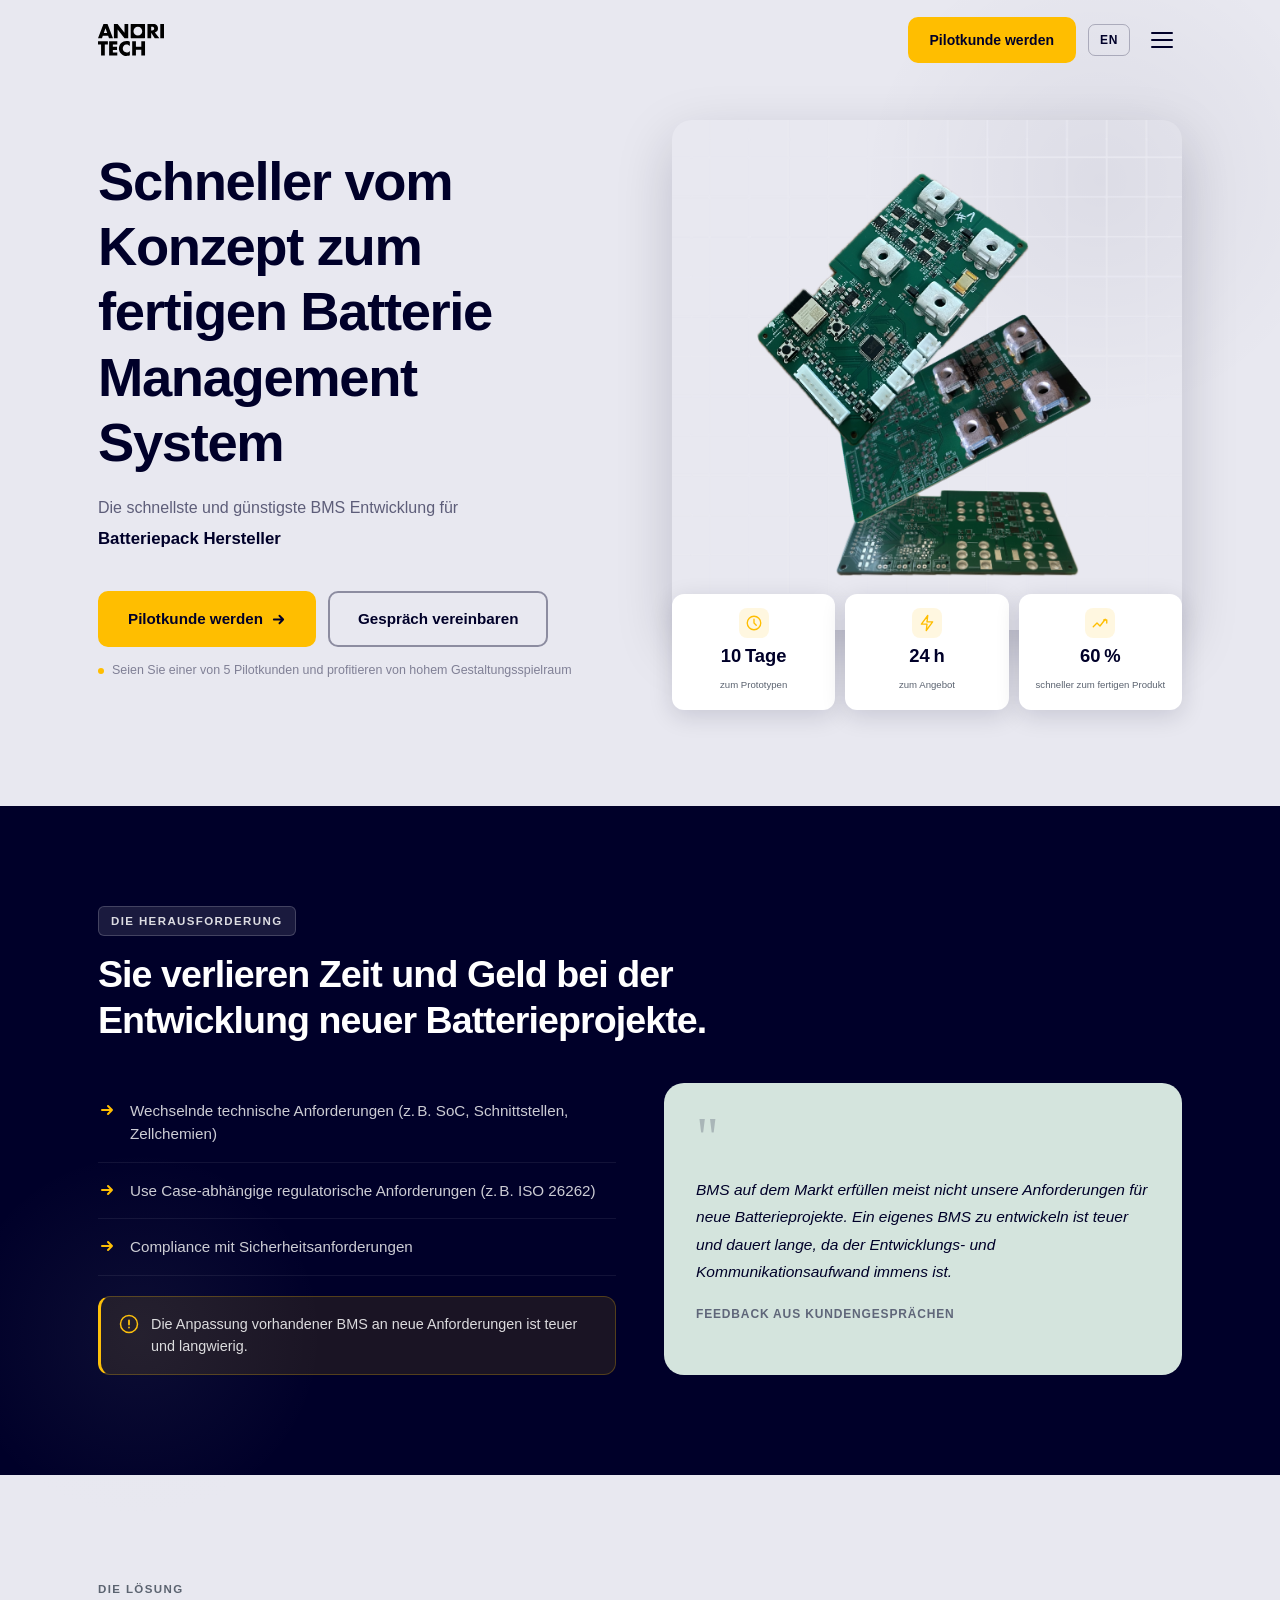
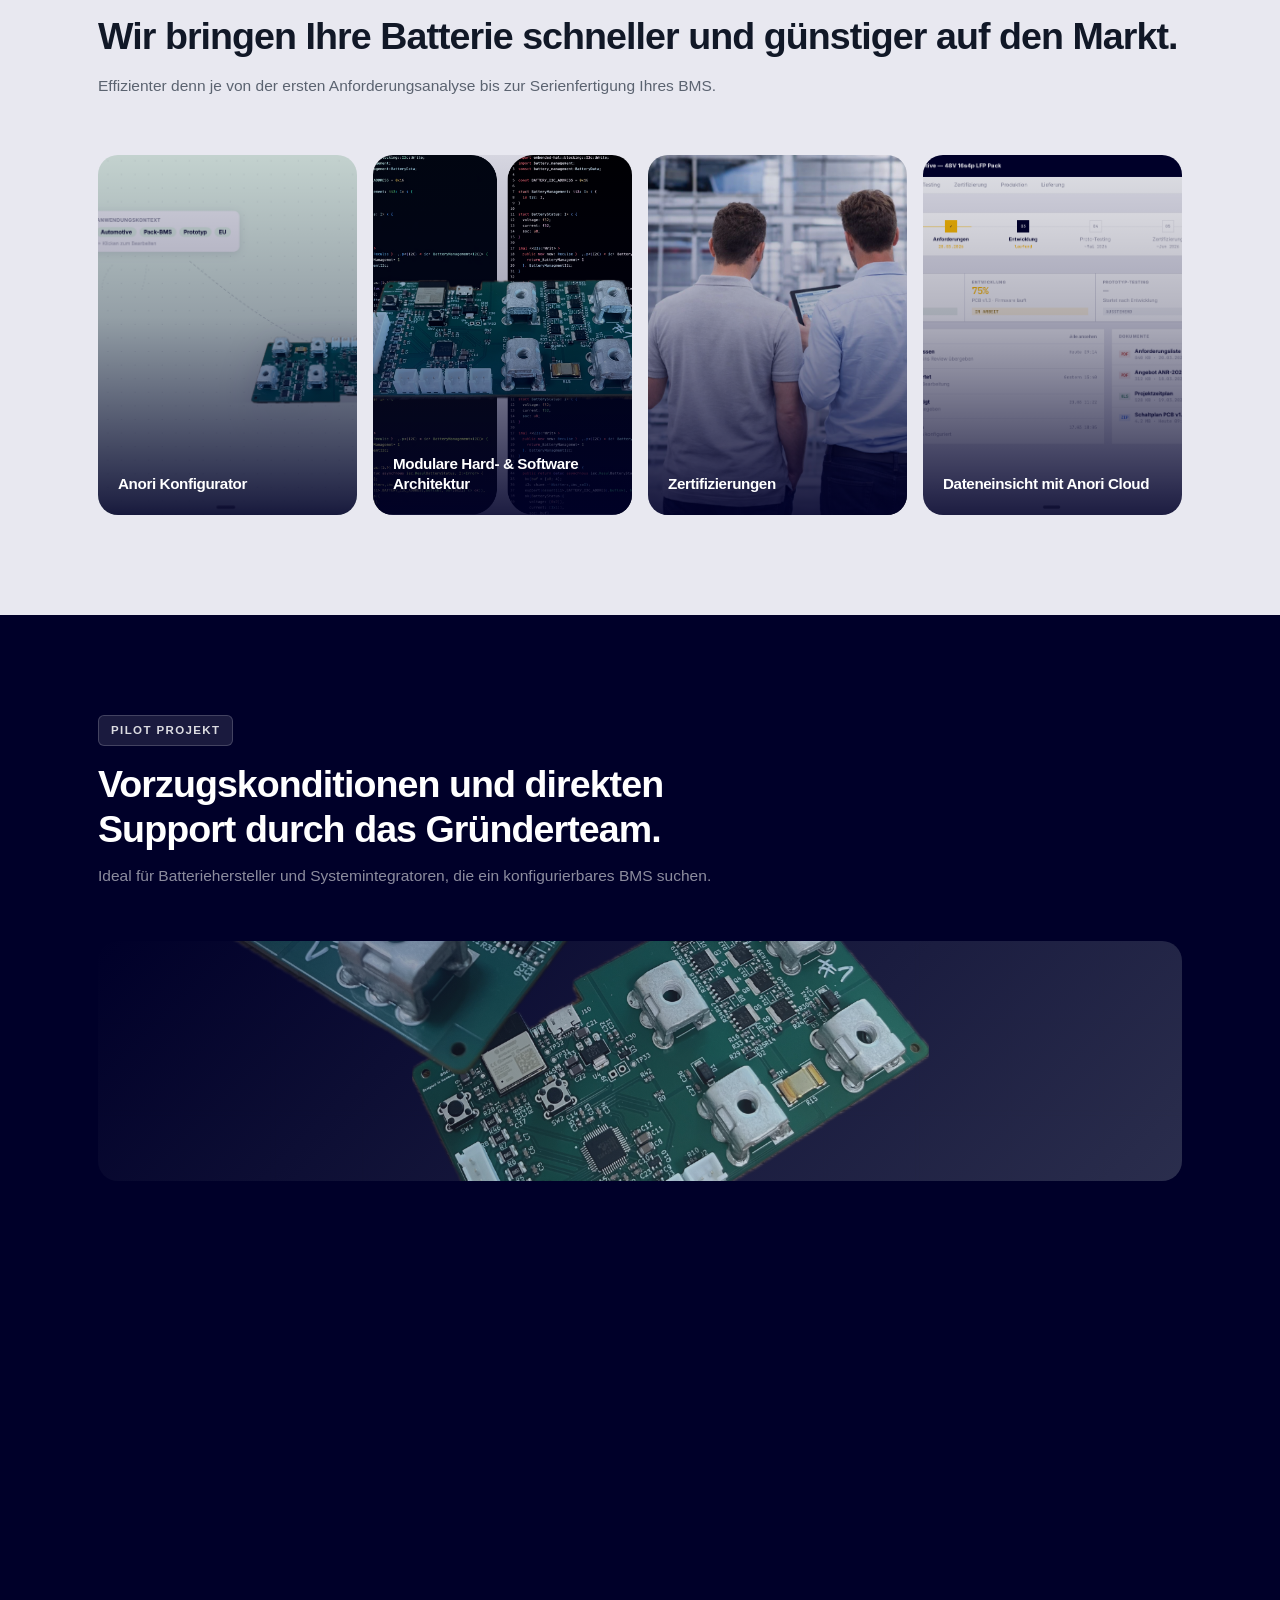
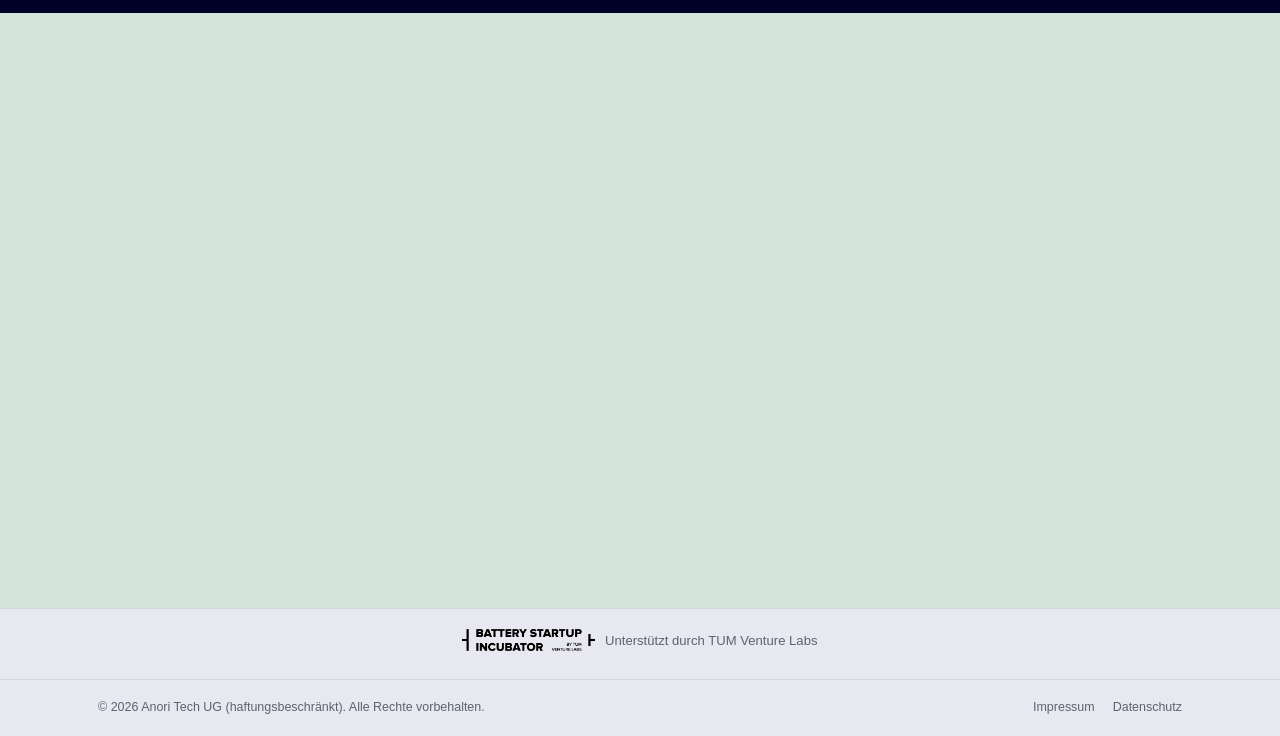
==== index.html @ 43217121 "Datenschutz & Impressum als eigene Seite index.html" ====
<!DOCTYPE html>
<html lang="de">
<head>
  <meta charset="UTF-8">
  <meta name="viewport" content="width=device-width, initial-scale=1.0">
  <title>Anori Tech – Schneller vom Konzept zum fertigen BMS</title>
  <meta name="description" content="Die schnellste und günstigste BMS-Entwicklung für innovative Batteriehersteller. Konfigurierbar, zertifizierbar, lieferbar.">
  <!-- Security headers -->
  <meta http-equiv="Content-Security-Policy" content="default-src 'self'; script-src 'self' 'unsafe-inline'; style-src 'self' 'unsafe-inline' https://fonts.googleapis.com; font-src 'self' https://fonts.gstatic.com; img-src 'self' data:; connect-src 'none'; frame-src 'none'; object-src 'none'; base-uri 'self'; form-action 'self' mailto:;">
  <meta name="referrer" content="no-referrer-when-downgrade">
  <link rel="icon" type="image/svg+xml" href="Image-Assets/anori-circlebox-blue500.svg">
  <link rel="preconnect" href="https://fonts.googleapis.com">
  <link rel="preconnect" href="https://fonts.gstatic.com" crossorigin>
  <link href="https://fonts.googleapis.com/css2?family=Inter:wght@300;400;500;600;700;800&display=swap" rel="stylesheet">
  <link rel="stylesheet" href="style.css">
  <script src="translations.js"></script>

  <style>
    /* ===== INDEX PAGE ===== */

    /* --- NAV: starts transparent over light-blue hero, goes dark on scroll --- */
    #hdr { background: transparent; }
    #hdr.scrolled {
      background: rgba(0,0,41,.93);
      backdrop-filter: blur(18px); -webkit-backdrop-filter: blur(18px);
      box-shadow: 0 4px 24px rgba(0,0,0,.3);
    }
    .burger-btn span { background: var(--blue); }
    #hdr.scrolled .burger-btn span { background: #fff; }
    .burger-btn:hover { background: rgba(0,0,41,.07); }
    #hdr.scrolled .burger-btn:hover { background: rgba(255,255,255,.1); }
    /* Logo swap: dark logo by default, white when scrolled */
    .logo-white { display: none; }
    .logo-black { display: block; }
    #hdr.scrolled .logo-white { display: block; }
    #hdr.scrolled .logo-black { display: none; }

    /* ===== HERO – off-white background ===== */
    #hero {
      padding: 120px 0 96px;
      background: var(--off-white);
      overflow: hidden; position: relative;
    }
    #hero::before {
      content: ''; position: absolute; top: -80px; right: -80px;
      width: 520px; height: 520px; pointer-events: none;
      background: radial-gradient(circle, rgba(0,0,41,.05) 0%, transparent 65%);
    }
    .hero-grid { display: grid; grid-template-columns: 1fr 1fr; gap: 64px; align-items: center; }

    .hero-title { color: var(--blue); margin-bottom: 20px; }

    /* Rotating subline – dark blue */
    .hero-sub-static { font-size: 1rem; color: rgba(0,0,41,.6); font-weight: 400; margin-bottom: 2px; }
    .hero-rotate-wrap { overflow: hidden; height: 2rem; margin-bottom: 36px; }
    .hero-rotate-word {
      display: block; font-size: 1.05rem; font-weight: 700;
      color: var(--blue); /* dark blue, not orange */
      line-height: 2rem;
    }
    /* CTAs */
    .hero-btns { display: flex; gap: 12px; flex-wrap: wrap; margin-bottom: 14px; }
    .btn-outline-dark {
      background: transparent; color: var(--blue); border: 2px solid rgba(0,0,41,.4);
    }
    .btn-outline-dark:hover { background: rgba(0,0,41,.06); border-color: var(--blue); transform: translateY(-2px); }
    .hero-note {
      font-size: .78rem; color: rgba(0,0,41,.45);
      display: flex; align-items: center; gap: 8px;
    }
    .hero-note::before {
      content: ''; width: 6px; height: 6px;
      background: var(--orange); border-radius: 50%; flex-shrink: 0;
      animation: pulse 2s infinite;
    }
    /* Hero right visual */
    .hero-visual { position: relative; padding-bottom: 80px; }
    .hero-img-wrap {
      border-radius: var(--radius-lg); overflow: hidden;
      box-shadow: 0 20px 56px rgba(0,0,41,.18);
    }
    .hero-img-wrap img { width: 100%; height: auto; display: block; }
    /* Metric cards */
    .hero-metrics {
      position: absolute; bottom: 0; left: 0; right: 0;
      display: grid; grid-template-columns: repeat(3, 1fr); gap: 10px;
    }
    .metric-card {
      background: #fff; border-radius: var(--radius);
      padding: 14px 10px; text-align: center;
      box-shadow: 0 6px 24px rgba(0,0,41,.14);
    }
    .metric-icon {
      width: 30px; height: 30px; border-radius: 8px;
      background: rgba(255,190,0,.12);
      display: flex; align-items: center; justify-content: center;
      margin: 0 auto 8px;
    }
    .metric-num {
      display: block; font-size: 1.15rem; font-weight: 800;
      color: var(--blue); line-height: 1.1; margin-bottom: 4px;
    }
    .metric-label { font-size: .6rem; color: var(--muted); line-height: 1.35; }

    /* ===== PROBLEM – dark blue (unchanged structure, eyebrow style adjusted) ===== */
    #problem { padding: 100px 0; background: var(--blue); position: relative; }
    #problem::before {
      content: ''; position: absolute; bottom: -60px; left: -60px;
      width: 400px; height: 400px; pointer-events: none;
      background: radial-gradient(circle, rgba(212,228,221,.06) 0%, transparent 65%);
    }
    /* Eyebrow: same style as pilot (subtle, no orange fill) */
    .prob-eyebrow {
      background: rgba(255,255,255,.1);
      color: rgba(255,255,255,.85);
      border: 1px solid rgba(255,255,255,.18);
    }
    .prob-heading { color: #fff; margin-bottom: 40px; max-width: 680px; }
    .prob-image-band {
      border-radius: var(--radius-lg); overflow: hidden;
      height: 240px; position: relative; margin-bottom: 48px;
    }
    .prob-image-band img { width: 100%; height: 100%; object-fit: cover; object-position: center; }
    .prob-image-band::after {
      content: ''; position: absolute; inset: 0;
      background: linear-gradient(135deg, rgba(0,0,41,.5) 0%, rgba(212,228,221,.2) 100%);
      pointer-events: none;
    }
    .prob-cols { display: grid; grid-template-columns: 1fr 1fr; gap: 48px; align-items: start; }
    .prob-bullets { display: flex; flex-direction: column; }
    .prob-bullet {
      display: flex; align-items: flex-start; gap: 14px;
      padding: 16px 0; border-bottom: 1px solid rgba(255,255,255,.07);
    }
    .prob-bullet:last-of-type { border-bottom: none; }
    .prob-arrow { flex-shrink: 0; margin-top: 2px; }
    .prob-bullet-text { color: rgba(255,255,255,.8); font-size: .95rem; line-height: 1.55; }
    .prob-callout {
      margin-top: 20px; padding: 16px 18px;
      background: rgba(255,190,0,.1); border: 1px solid rgba(255,190,0,.25);
      border-left: 3px solid var(--orange); border-radius: var(--radius);
      display: flex; align-items: flex-start; gap: 12px;
    }
    .prob-callout-icon { flex-shrink: 0; margin-top: 1px; }
    .prob-callout-text { color: rgba(255,255,255,.85); font-size: .9rem; font-weight: 500; line-height: 1.55; }
    .prob-quote { background: var(--light-blue); border-radius: var(--radius-lg); padding: 32px; height: 100%; }
    .prob-qmark { font-size: 3.5rem; line-height: .85; color: rgba(0,0,41,.2); font-family: Georgia, serif; margin-bottom: 14px; display: block; }
    .prob-qtext { color: var(--blue); font-size: .97rem; line-height: 1.75; font-style: italic; font-weight: 500; margin-bottom: 20px; }
    .prob-qsource { font-size: .75rem; font-weight: 700; color: var(--blue); opacity: .55; text-transform: uppercase; letter-spacing: .07em; }

    /* ===== SOLUTION – left-aligned header, image tiles ===== */
    #solution { padding: 100px 0; background: var(--off-white); }
    .sol-header { text-align: left; margin-bottom: 56px; } /* left-aligned */
    .sol-eyebrow { color: var(--muted); padding: 0; background: transparent; }
    .sol-header h2 { color: var(--text); margin-bottom: 14px; }
    .sol-header p { color: var(--muted); font-size: .97rem; max-width: 640px; line-height: 1.7; }

    .sol-tiles { display: flex; gap: 16px; align-items: stretch; min-height: 360px; }
    .sol-tile {
      flex: 1; border-radius: var(--radius-lg); overflow: hidden;
      position: relative; cursor: default; border: none; padding: 0;
      transition: flex .45s cubic-bezier(.4,0,.2,1);
    }
    .sol-tiles:has(.sol-tile:hover) .sol-tile:not(:hover) { flex: 0.72; }
    .sol-tile:hover { flex: 2.8; }

    .sol-tile-bg {
      position: absolute; inset: 0;
      background-size: cover; background-position: center;
      transition: transform .5s ease, filter .4s ease;
    }
    .sol-tile:hover .sol-tile-bg { transform: scale(1.07); filter: brightness(0.45); }

    .sol-tile-overlay {
      position: absolute; inset: 0;
      background: linear-gradient(to top, rgba(0,0,41,.88) 0%, rgba(0,0,41,.3) 55%, rgba(0,0,41,.08) 100%);
      transition: background .4s ease;
    }
    .sol-tile:hover .sol-tile-overlay {
      background: linear-gradient(to top, rgba(0,0,41,.96) 0%, rgba(0,0,41,.65) 60%, rgba(0,0,41,.3) 100%);
    }

    .sol-tile-content {
      position: absolute; bottom: 0; left: 0; right: 0; padding: 22px 20px;
      transform: translateY(0); transition: transform .42s cubic-bezier(.4,0,.2,1);
    }
    .sol-tile:hover .sol-tile-content { transform: translateY(-10px); }
    .sol-tile h3 { font-size: .95rem; font-weight: 700; color: #fff; line-height: 1.3; margin-bottom: 0; transition: margin-bottom .3s ease; }
    .sol-tile:hover h3 { margin-bottom: 10px; }
    .tile-body { max-height: 0; opacity: 0; overflow: hidden; transition: max-height .4s ease, opacity .3s ease .1s; }
    .sol-tile:hover .tile-body { max-height: 130px; opacity: 1; }
    .tile-body p { color: rgba(255,255,255,.82); font-size: .85rem; line-height: 1.6; }

    /* ===== PILOT – dark blue, redesigned (no boxes) ===== */
    #pilot { padding: 100px 0; background: var(--blue); }
    .pilot-eyebrow {
      background: rgba(255,255,255,.1); color: rgba(255,255,255,.85);
      border: 1px solid rgba(255,255,255,.18);
    }
    .pilot-heading { color: #fff; margin-bottom: 12px; max-width: 700px; }
    .pilot-sub { color: rgba(255,255,255,.55); font-size: .97rem; margin-bottom: 52px; }
    .pilot-cols { display: grid; grid-template-columns: 1fr 1fr; gap: 56px; }
    .pilot-col-label {
      font-size: .7rem; font-weight: 700; letter-spacing: .12em;
      text-transform: uppercase; color: var(--orange); margin-bottom: 24px;
      padding-bottom: 12px; border-bottom: 1px solid rgba(255,190,0,.25);
    }
    /* Clean list without boxes */
    .pilot-list { list-style: none; display: flex; flex-direction: column; gap: 0; }
    .pilot-list li {
      display: flex; align-items: flex-start; gap: 14px;
      padding: 16px 0; border-bottom: 1px solid rgba(255,255,255,.07);
      color: rgba(255,255,255,.82); font-size: .92rem; line-height: 1.55;
    }
    .pilot-list li:last-child { border-bottom: none; padding-bottom: 0; }
    .pilot-icon { flex-shrink: 0; margin-top: 1px; }

    /* ===== CTA – light blue + dark blue box ===== */
    #cta { padding: 88px 0 80px; background: var(--light-blue); text-align: center; }
    .cta-box {
      background: var(--blue); /* dark blue box */
      border-radius: var(--radius-lg); padding: 52px 48px;
      max-width: 560px; margin: 0 auto;
      box-shadow: 0 12px 48px rgba(0,0,41,.2);
      display: flex; flex-direction: column; align-items: center;
    }
    .cta-badge {
      display: inline-flex; align-items: center; gap: 8px;
      background: rgba(255,255,255,.1); border: 1px solid rgba(255,255,255,.18);
      border-radius: 100px; padding: 7px 18px; margin-bottom: 22px;
      color: rgba(255,255,255,.8); font-size: .8rem; font-weight: 600;
    }
    .cta-badge::before {
      content: ''; width: 7px; height: 7px;
      background: var(--orange); border-radius: 50%;
      animation: pulse 2s infinite;
    }
    #cta h2 { color: #fff; margin-bottom: 14px; }
    .cta-sub { color: rgba(255,255,255,.65); font-size: .97rem; max-width: 400px; margin: 0 auto 28px; line-height: 1.65; }
    .cta-contact {
      margin-top: 22px; font-size: .86rem; color: rgba(255,255,255,.4);
      display: flex; flex-direction: column; gap: 4px; align-items: center;
    }
    .cta-contact a { color: rgba(255,255,255,.6); transition: color var(--t); }
    .cta-contact a:hover { color: #fff; }

    @media (max-width: 600px) {
      .cta-box { padding: 36px 24px; }
    }

    /* ===== MOBILE OVERRIDES (must live here to override inline styles above) ===== */

    /* ─── Tablet + mobile: stack prob & pilot columns ─── */
    @media (max-width: 1024px) {
      .prob-cols { grid-template-columns: 1fr; gap: 32px; }
      .pilot-cols { grid-template-columns: 1fr; gap: 32px; }
    }

    /* ─── Metric cards: pull out of absolute overlay on single-column hero ─── */
    @media (min-width: 461px) and (max-width: 720px) {
      .hero-visual { padding-bottom: 0 !important; }
      .hero-metrics {
        position: static !important;
        margin-top: 16px;
        grid-template-columns: repeat(3, 1fr);
        gap: 8px;
      }
      .metric-card { padding: 12px 8px; }
    }
    /* ─── Tiny phones (≤460px): single column, full width ─── */
    @media (max-width: 460px) {
      .hero-visual { padding-bottom: 0 !important; }
      .hero-metrics {
        position: static !important;
        margin-top: 16px;
        grid-template-columns: 1fr;
        gap: 8px;
      }
      /* Metric cards: horizontal row layout (icon left, text right) */
      .metric-card {
        display: flex; align-items: center;
        gap: 12px; text-align: left; padding: 12px 14px;
      }
      .metric-icon { margin: 0; flex-shrink: 0; }
      .metric-num { font-size: 1rem; }
    }

    /* ─── Mobile: fix button width + hero spacing ─── */
    @media (max-width: 600px) {
      /* Buttons stay auto-width, not stretched full-width */
      .hero-btns { flex-direction: column; align-items: flex-start; }

      /* Tighten pilot sub-heading spacing */
      .pilot-sub { margin-bottom: 32px; }
    }
  </style>
</head>
<body>

<!-- NAV BACKDROP -->
<div class="nav-backdrop" id="nav-backdrop" onclick="closeNav()"></div>

<!-- SLIDE MENU -->
<nav id="nav-menu" aria-label="Hauptnavigation">
  <a href="index.html" data-i18n="nav.home">Startseite</a>
  <a href="team.html" data-i18n="nav.team">Team</a>
</nav>

<!-- HEADER -->
<header id="hdr">
  <div class="container">
    <div class="hdr-inner">
      <a href="index.html" class="logo-wrap">
        <img src="Image-Assets/anori-black.svg" alt="Anori Tech" class="logo-img logo-black">
        <img src="Image-Assets/anori-white.svg" alt="Anori Tech" class="logo-img logo-white">
      </a>
      <div class="hdr-right">
        <a href="https://calendly.com/jan-mauch-anoritech/30min" target="_blank" rel="noopener noreferrer"
           class="btn btn-orange btn-cta-nav" style="padding:10px 20px;font-size:.875rem">
          <span data-i18n="nav.cta">Pilotkunde werden</span>
        </a>
        <button class="lang-btn" id="lang-btn" onclick="toggleLang()" aria-label="Switch to English">EN</button>
        <button class="burger-btn" id="burger-btn" onclick="toggleNav()" aria-label="Menü öffnen" aria-expanded="false">
          <span></span><span></span><span></span>
        </button>
      </div>
    </div>
  </div>
</header>

<!-- ================================================================
     1 – HERO (light blue)
================================================================ -->
<section id="hero">
  <div class="container">
    <div class="hero-grid">

      <!-- Left -->
      <div>
        <h1 class="h1 hero-title fi" data-i18n="hero.h1">
          Schneller vom Konzept zum fertigen Batterie Management System
        </h1>

        <p class="hero-sub-static fi fi-d1" data-i18n="hero.sub">Die schnellste und günstigste BMS Entwicklung für</p>
        <div class="hero-rotate-wrap fi fi-d1">
          <span class="hero-rotate-word" id="rot-word">Batteriepack Hersteller</span>
        </div>

        <div class="hero-btns fi fi-d2">
          <a href="https://calendly.com/jan-mauch-anoritech/30min" target="_blank" rel="noopener noreferrer" class="btn btn-orange">
            <span data-i18n="hero.btn.pilot">Pilotkunde werden</span>
            <svg width="15" height="15" viewBox="0 0 16 16" fill="none" aria-hidden="true">
              <path d="M3 8h10M9 4l4 4-4 4" stroke="currentColor" stroke-width="2" stroke-linecap="round" stroke-linejoin="round"/>
            </svg>
          </a>
          <a href="https://calendly.com/jan-mauch-anoritech/30min" target="_blank" rel="noopener noreferrer" class="btn btn-outline-dark">
            <span data-i18n="hero.btn.talk">Gespräch vereinbaren</span>
          </a>
        </div>

        <p class="hero-note fi fi-d3" data-i18n="hero.note">
          Seien Sie einer von 5 Pilotkunden und profitieren von hohem Gestaltungsspielraum
        </p>
      </div>

      <!-- Right -->
      <div class="hero-visual fi fi-d1">
        <div class="hero-img-wrap">
          <img src="Image-Assets/BMS-Bild-Header-Neu.png" alt="Anori Tech BMS Prototyp" loading="eager">
        </div>
        <div class="hero-metrics">
          <!-- Card 1: 10 Tage -->
          <div class="metric-card">
            <div class="metric-icon">
              <svg width="18" height="18" viewBox="0 0 24 24" fill="none">
                <circle cx="12" cy="12" r="9" stroke="#FFBE00" stroke-width="1.8"/>
                <path d="M12 7v5l3 3" stroke="#FFBE00" stroke-width="1.8" stroke-linecap="round"/>
              </svg>
            </div>
            <span class="metric-num">10&thinsp;Tage</span>
            <span class="metric-label" data-i18n="metric1.label">zum Prototypen</span>
          </div>
          <!-- Card 2: 24h -->
          <div class="metric-card">
            <div class="metric-icon">
              <svg width="18" height="18" viewBox="0 0 24 24" fill="none">
                <path d="M13 2L4.5 13.5H12L11 22L19.5 10.5H12L13 2z" stroke="#FFBE00" stroke-width="1.8" stroke-linecap="round" stroke-linejoin="round"/>
              </svg>
            </div>
            <span class="metric-num">24&thinsp;h</span>
            <span class="metric-label" data-i18n="metric2.label">zum Angebot</span>
          </div>
          <!-- Card 3: 60% -->
          <div class="metric-card">
            <div class="metric-icon">
              <svg width="18" height="18" viewBox="0 0 24 24" fill="none">
                <path d="M3 17l5-5 4 4 7-9" stroke="#FFBE00" stroke-width="1.8" stroke-linecap="round" stroke-linejoin="round"/>
                <path d="M17 8h4v4" stroke="#FFBE00" stroke-width="1.8" stroke-linecap="round" stroke-linejoin="round"/>
              </svg>
            </div>
            <span class="metric-num">60&thinsp;%</span>
            <span class="metric-label" data-i18n="metric3.label">schneller zum fertigen Produkt</span>
          </div>
        </div>
      </div>

    </div>
  </div>
</section>

<!-- ================================================================
     2 – PROBLEM (dark blue – unverändert)
================================================================ -->
<section id="problem">
  <div class="container">
    <span class="eyebrow prob-eyebrow fi" data-i18n="problem.eyebrow">Die Herausforderung</span>
    <h2 class="h2 prob-heading fi fi-d1" data-i18n-html="problem.h2">
      Sie verlieren Zeit und Geld bei der<br>Entwicklung neuer Batterieprojekte.
    </h2>

    <div class="prob-cols">
      <div class="prob-bullets fi fi-d2">
        <div class="prob-bullet">
          <span class="prob-arrow">
            <svg width="18" height="18" viewBox="0 0 18 18" fill="none">
              <path d="M4 9h10M10 5l4 4-4 4" stroke="#FFBE00" stroke-width="2" stroke-linecap="round" stroke-linejoin="round"/>
            </svg>
          </span>
          <p class="prob-bullet-text" data-i18n="problem.b1">Wechselnde technische Anforderungen (z.&nbsp;B. SoC, Schnittstellen, Zellchemien)</p>
        </div>
        <div class="prob-bullet">
          <span class="prob-arrow">
            <svg width="18" height="18" viewBox="0 0 18 18" fill="none">
              <path d="M4 9h10M10 5l4 4-4 4" stroke="#FFBE00" stroke-width="2" stroke-linecap="round" stroke-linejoin="round"/>
            </svg>
          </span>
          <p class="prob-bullet-text" data-i18n="problem.b2">Use Case-abhängige regulatorische Anforderungen (z.&nbsp;B. ISO 26262)</p>
        </div>
        <div class="prob-bullet">
          <span class="prob-arrow">
            <svg width="18" height="18" viewBox="0 0 18 18" fill="none">
              <path d="M4 9h10M10 5l4 4-4 4" stroke="#FFBE00" stroke-width="2" stroke-linecap="round" stroke-linejoin="round"/>
            </svg>
          </span>
          <p class="prob-bullet-text" data-i18n="problem.b3">Compliance mit Sicherheitsanforderungen</p>
        </div>
        <div class="prob-callout">
          <span class="prob-callout-icon">
            <svg width="20" height="20" viewBox="0 0 20 20" fill="none">
              <circle cx="10" cy="10" r="8.5" stroke="#FFBE00" stroke-width="1.5"/>
              <path d="M10 6.5v4M10 13.5h.01" stroke="#FFBE00" stroke-width="1.8" stroke-linecap="round"/>
            </svg>
          </span>
          <p class="prob-callout-text" data-i18n="problem.callout">Die Anpassung vorhandener BMS an neue Anforderungen ist teuer und langwierig.</p>
        </div>
      </div>

      <div class="prob-quote fi fi-d3">
        <span class="prob-qmark">"</span>
        <p class="prob-qtext" data-i18n="problem.quote">
          BMS auf dem Markt erfüllen meist nicht unsere Anforderungen für neue Batterieprojekte. Ein eigenes BMS zu entwickeln ist teuer und dauert lange, da der Entwicklungs- und Kommunikationsaufwand immens ist.
        </p>
        <p class="prob-qsource" data-i18n="problem.source">Feedback aus Kundengesprächen</p>
      </div>
    </div>
  </div>
</section>

<!-- ================================================================
     3 – SOLUTION (left-aligned, all 4 tiles with real images)
================================================================ -->
<section id="solution">
  <div class="container">
    <div class="sol-header">
      <span class="eyebrow sol-eyebrow fi" data-i18n="sol.eyebrow">Die Lösung</span>
      <h2 class="h2 fi fi-d1" data-i18n="sol.h2">Wir bringen Ihre Batterie schneller und günstiger auf den Markt.</h2>
      <p class="fi fi-d2" data-i18n="sol.sub">Effizienter denn je von der ersten Anforderungsanalyse bis zur Serienfertigung Ihres BMS.</p>
    </div>

    <div class="sol-tiles">

      <!-- Tile 1: Konfigurator -->
      <div class="sol-tile fi">
        <div class="sol-tile-bg" style="background-image: url('Image-Assets/Kachel-Konfigurator.png')"></div>
        <div class="sol-tile-overlay"></div>
        <div class="sol-tile-content">
          <h3 data-i18n="tile1.h3">Anori Konfigurator</h3>
          <div class="tile-body"><p data-i18n="tile1.p">Der Anori Konfigurator unterstützt Sie dabei, alle notwendigen Anforderungen für Ihr BMS strukturiert zu erfassen. Erfassen Sie Daten manuell oder laden Sie vorhandene Anforderungslisten oder sonstige Dokumente hoch. Basierend auf den erfassten Daten erhalten Sie innerhalb von 24 h ein Angebot für Ihren BMS Prototypen. Individuell für Ihren Use Case entwickelt.</p></div>
        </div>
      </div>

      <!-- Tile 2: Modulare Architektur -->
      <div class="sol-tile fi fi-d1">
        <div class="sol-tile-bg" style="background-image: url('Image-Assets/Kachel-Modularitaet.png')"></div>
        <div class="sol-tile-overlay"></div>
        <div class="sol-tile-content">
          <h3 data-i18n="tile2.h3">Modulare Hard- &amp; Software Architektur</h3>
          <div class="tile-body"><p data-i18n="tile2.p">Aufgrund unserer  flexiblen Software- und Hardware Architektur können wir Ihre Anforderungen bis zu 60% schneller umsetzen als üblich. Sicherheit und Qualität spielen dabei die wichtigste Rolle.</p></div>
        </div>
      </div>

      <!-- Tile 3: Zertifizierungen -->
      <div class="sol-tile fi fi-d2">
        <div class="sol-tile-bg" style="background-image: url('Image-Assets/Kachel-Zertifizierung.png')"></div>
        <div class="sol-tile-overlay"></div>
        <div class="sol-tile-content">
          <h3 data-i18n="tile3.h3">Zertifizierungen</h3>
          <div class="tile-body"><p data-i18n="tile3.p">Wir analysieren Ihren individuellen Anwendungsfall und stellen sicher, dass Ihr BMS alle notwendigen Regularien und Vorschriften einhält. Bei Fragen oder Sonderwünschen stehen wir jederzeit zur Verfügung.</p></div>
        </div>
      </div>

      <!-- Tile 4: Login-Bereich -->
      <div class="sol-tile fi fi-d3">
        <div class="sol-tile-bg" style="background-image: url('Image-Assets/Kachel-Login.png')"></div>
        <div class="sol-tile-overlay"></div>
        <div class="sol-tile-content">
          <h3 data-i18n="tile4.h3">Dateneinsicht mit Anori Cloud</h3>
          <div class="tile-body"><p data-i18n="tile4.p">Keine Lust mehr auf Emails, Telefonate und Meetings, um den aktuellen Entwicklungsstand Ihres BMS zu erfahren? Mit der Anori Cloud versetzen wir Sie in die Lage jederzeit den aktuellen Entwicklungsstand Ihres BMS einzusehen. Wir zeigen Ihnen transparent Projektmeilensteine, offene To Dos, den aktuellen Zertifizierungsstand und vieles mehr. Bleiben Sie von der ersten Anforderungsanalyse bis zur Serienfertigung und Versand mit Anori Cloud immer auf dem aktuellen Stand.</p></div>
        </div>
      </div>

    </div>
  </div>
</section>

<!-- ================================================================
     4 – PILOT (dark blue, redesigned clean list)
================================================================ -->
<section id="pilot">
  <div class="container">
    <span class="eyebrow pilot-eyebrow fi" data-i18n="pilot.eyebrow">Pilot Projekt</span>
    <h2 class="h2 pilot-heading fi fi-d1" data-i18n="pilot.h2">
      Vorzugskonditionen und direkten Support durch das Gründerteam.
    </h2>
    <p class="pilot-sub fi fi-d2" data-i18n="pilot.sub">Ideal für Batteriehersteller und Systemintegratoren, die ein konfigurierbares BMS suchen.</p>

    <div class="prob-image-band fi fi-d2">
      <img src="Image-Assets/BMS-Bild.png" alt="BMS Hardware Entwicklung">
    </div>

    <div class="pilot-cols">

      <!-- Left: Aktueller Stand -->
      <div class="fi fi-d2">
        <p class="pilot-col-label" data-i18n="pilot.col1">Aktueller Stand</p>
        <ul class="pilot-list">
          <li>
            <span class="pilot-icon">
              <svg width="18" height="18" viewBox="0 0 18 18" fill="none">
                <circle cx="9" cy="9" r="8" stroke="#FFBE00" stroke-width="1.4"/>
                <path d="M5.5 9l2.5 2.5 4.5-4.5" stroke="#FFBE00" stroke-width="1.6" stroke-linecap="round" stroke-linejoin="round"/>
              </svg>
            </span>
            <span data-i18n="pilot.i1">Funktionaler BMS Hard- und Software Prototyp für Anwendungen bis 100&thinsp;A</span>
          </li>
          <li>
            <span class="pilot-icon">
              <svg width="18" height="18" viewBox="0 0 18 18" fill="none">
                <circle cx="9" cy="9" r="8" stroke="#FFBE00" stroke-width="1.4"/>
                <path d="M5.5 9l2.5 2.5 4.5-4.5" stroke="#FFBE00" stroke-width="1.6" stroke-linecap="round" stroke-linejoin="round"/>
              </svg>
            </span>
            <span data-i18n="pilot.i2">BMS Konfigurator Beta Version</span>
          </li>
          <li>
            <span class="pilot-icon">
              <svg width="18" height="18" viewBox="0 0 18 18" fill="none">
                <circle cx="9" cy="9" r="8" stroke="#FFBE00" stroke-width="1.4"/>
                <path d="M5.5 9l2.5 2.5 4.5-4.5" stroke="#FFBE00" stroke-width="1.6" stroke-linecap="round" stroke-linejoin="round"/>
              </svg>
            </span>
            <span data-i18n="pilot.i3">Zuverlässige Lieferkette mit EMS‑Partnern.</span>
          </li>
          <li>
            <span class="pilot-icon">
              <svg width="18" height="18" viewBox="0 0 18 18" fill="none">
                <circle cx="9" cy="9" r="8" stroke="#FFBE00" stroke-width="1.4"/>
                <path d="M5.5 9l2.5 2.5 4.5-4.5" stroke="#FFBE00" stroke-width="1.6" stroke-linecap="round" stroke-linejoin="round"/>
              </svg>
            </span>
            <span data-i18n="pilot.i4">CRA, Battery Regulation, ISO 23625 kompatibel</span>
          </li>
        </ul>
      </div>

      <!-- Right: Pilot Programm -->
      <div class="fi fi-d3">
        <p class="pilot-col-label" data-i18n="pilot.col2">Pilot Programm</p>
        <ul class="pilot-list">
          <li>
            <span class="pilot-icon">
              <svg width="18" height="18" viewBox="0 0 18 18" fill="none">
                <path d="M4 9h10M10 5l4 4-4 4" stroke="#FFBE00" stroke-width="1.8" stroke-linecap="round" stroke-linejoin="round"/>
              </svg>
            </span>
            <span data-i18n="pilot.i5">BMS zu stark reduzierten Kosten</span>
          </li>
          <li>
            <span class="pilot-icon">
              <svg width="18" height="18" viewBox="0 0 18 18" fill="none">
                <path d="M4 9h10M10 5l4 4-4 4" stroke="#FFBE00" stroke-width="1.8" stroke-linecap="round" stroke-linejoin="round"/>
              </svg>
            </span>
            <span data-i18n="pilot.i6">Direkten Zugang zum Gründerteam</span>
          </li>
          <li>
            <span class="pilot-icon">
              <svg width="18" height="18" viewBox="0 0 18 18" fill="none">
                <path d="M4 9h10M10 5l4 4-4 4" stroke="#FFBE00" stroke-width="1.8" stroke-linecap="round" stroke-linejoin="round"/>
              </svg>
            </span>
            <span data-i18n="pilot.i7">Einfluss auf Features &amp; Roadmap</span>
          </li>
          <li>
            <span class="pilot-icon">
              <svg width="18" height="18" viewBox="0 0 18 18" fill="none">
                <path d="M4 9h10M10 5l4 4-4 4" stroke="#FFBE00" stroke-width="1.8" stroke-linecap="round" stroke-linejoin="round"/>
              </svg>
            </span>
            <span data-i18n="pilot.i8">Erste Lieferpriorität</span>
          </li>
        </ul>
      </div>

    </div>
  </div>
</section>

<!-- ================================================================
     5 – CTA (light blue bg + dark blue box)
================================================================ -->
<section id="cta">
  <div class="container">
    <div class="cta-box fi">
      <div class="cta-badge" data-i18n="cta.badge">5 Pilotplätze verfügbar</div>
      <h2 class="h2" data-i18n="cta.h2">Interessiert?</h2>
      <p class="cta-sub" data-i18n="cta.sub">
        15 Minuten Gespräch. Wir sagen Ihnen ehrlich, ob eine Zusammenarbeit für Sie Sinn ergibt.
      </p>
      <a href="https://calendly.com/jan-mauch-anoritech/30min" target="_blank" rel="noopener noreferrer" class="btn btn-orange">
        <span data-i18n="cta.btn">Pilotkunde werden</span>
        <svg width="15" height="15" viewBox="0 0 16 16" fill="none" aria-hidden="true">
          <path d="M3 8h10M9 4l4 4-4 4" stroke="currentColor" stroke-width="2" stroke-linecap="round" stroke-linejoin="round"/>
        </svg>
      </a>
      <div class="cta-contact">
        <a href="tel:+4915167011710">Tel: +49 151 67011710</a>
        <a href="mailto:team@anoritech.com">Mail: team@anoritech.com</a>
      </div>
    </div>
  </div>
</section>

<!-- ================================================================
     FOOTER
================================================================ -->
<footer>
  <div class="ft-trust">
    <div class="container">
      <div class="ft-trust-pill">
        <img src="Image-Assets/basti-logo-black.png" alt="TUM Venture Labs">
        <span data-i18n="footer.trust">Unterstützt durch TUM Venture Labs</span>
      </div>
    </div>
  </div>
  <div class="ft-bar">
    <div class="container">
      <div class="ft-bar-inner">
        <span class="ft-copy" data-i18n="footer.copy">© 2026 Anori Tech UG (haftungsbeschränkt). Alle Rechte vorbehalten.</span>
        <nav class="ft-links" aria-label="Rechtliche Links">
          <a href="impressum.html" data-i18n="footer.impressum">Impressum</a>
          <a href="datenschutz.html" data-i18n="footer.datenschutz">Datenschutz</a>
        </nav>
      </div>
    </div>
  </div>
</footer>

<!-- ================================================================
     JAVASCRIPT
================================================================ -->
<script>
  // Fade-in on scroll
  const io = new IntersectionObserver(entries => {
    entries.forEach(e => { if (e.isIntersecting) e.target.classList.add('vis'); });
  }, { threshold: 0.07, rootMargin: '0px 0px -20px 0px' });
  document.querySelectorAll('.fi').forEach(el => io.observe(el));

  // Header scroll + logo swap
  const hdr = document.getElementById('hdr');
  const heroEl = document.getElementById('hero');
  window.addEventListener('scroll', () => {
    const heroBottom = heroEl.offsetTop + heroEl.offsetHeight - 120;
    hdr.classList.toggle('scrolled', window.scrollY > heroBottom - 200);
  }, { passive: true });

  // Rotating words (window.rotWords/rotIdx managed by translations.js)
  window.rotWords = ['Batteriepack Hersteller', 'LEV Hersteller', 'BESS Hersteller', 'Drohnen & Robotik Unternehmen', 'Marine Batterie Hersteller'];
  window.rotIdx = 0;
  const rotEl = document.getElementById('rot-word');
  setInterval(() => {
    rotEl.style.transition = 'transform .35s ease, opacity .35s ease';
    rotEl.style.transform = 'translateY(110%)'; rotEl.style.opacity = '0';
    setTimeout(() => {
      window.rotIdx = (window.rotIdx + 1) % window.rotWords.length;
      rotEl.textContent = window.rotWords[window.rotIdx];
      rotEl.style.transition = 'none';
      rotEl.style.transform = 'translateY(-110%)'; rotEl.style.opacity = '0';
      void rotEl.offsetHeight;
      rotEl.style.transition = 'transform .35s ease, opacity .35s ease';
      rotEl.style.transform = 'translateY(0)'; rotEl.style.opacity = '1';
    }, 380);
  }, 2500);

  // Nav menu
  function toggleNav() {
    const open = document.getElementById('nav-menu').classList.toggle('open');
    document.getElementById('burger-btn').classList.toggle('open');
    document.getElementById('nav-backdrop').classList.toggle('open');
    document.getElementById('burger-btn').setAttribute('aria-expanded', open);
    document.body.style.overflow = open ? 'hidden' : '';
  }
  function closeNav() {
    document.getElementById('nav-menu').classList.remove('open');
    document.getElementById('burger-btn').classList.remove('open');
    document.getElementById('nav-backdrop').classList.remove('open');
    document.getElementById('burger-btn').setAttribute('aria-expanded', 'false');
    document.body.style.overflow = '';
  }

  document.addEventListener('keydown', e => { if (e.key === 'Escape') closeNav(); });

  // Apply saved language on page load
  if (typeof initLang === 'function') initLang();
</script>
</body>
</html>
---- style.css ----
/* ============================================================
   ANORI TECH â€“ Shared Stylesheet
   Colors: Orange #FFBE00 | Blue #000029 | Hellblau #D4E4DD | WeiÃŸ #E8E8F0
   ============================================================ */

/* TOKENS */
:root {
  --orange:      #FFBE00;
  --blue:        #000029;
  --light-blue:  #D4E4DD;
  --off-white:   #E8E8F0;
  --dark-red:    #3E1929;
  --surface:     #FFFFFF;
  --text:        #111827;
  --muted:       #5B6370;
  --border:      #E5E7EB;
  --radius:      12px;
  --radius-lg:   20px;
  --t:           .3s ease;
  --max-w:       1140px;
  --font:        'Inter', -apple-system, BlinkMacSystemFont, sans-serif;
}

/* RESET */
*, *::before, *::after { box-sizing: border-box; margin: 0; padding: 0; }
html { scroll-behavior: smooth; font-size: 16px; overflow-x: hidden; }
body { font-family: var(--font); color: var(--text); background: var(--off-white); line-height: 1.6; -webkit-font-smoothing: antialiased; overflow-x: hidden; max-width: 100%; }
h1, h2, h3, h4 { line-height: 1.2; font-weight: 700; letter-spacing: -.025em; }
img, svg { max-width: 100%; display: block; }
a { color: inherit; text-decoration: none; }
button { font-family: var(--font); cursor: pointer; border: none; background: none; padding: 0; }
ul { list-style: none; }

/* LAYOUT */
.container { max-width: var(--max-w); margin: 0 auto; padding: 0 28px; }

/* TYPOGRAPHY */
.h1 { font-size: clamp(2rem, 4.5vw, 3.4rem); }
.h2 { font-size: clamp(1.6rem, 3vw, 2.35rem); }

.eyebrow {
  display: inline-block;
  font-size: .72rem; font-weight: 700;
  letter-spacing: .12em; text-transform: uppercase;
  padding: 5px 12px; border-radius: 6px;
  margin-bottom: 16px;
}

/* BUTTONS */
.btn {
  display: inline-flex; align-items: center; gap: 8px;
  padding: 14px 28px; border-radius: 10px;
  font-size: .95rem; font-weight: 600;
  cursor: pointer; transition: all var(--t);
  border: 2px solid transparent;
  white-space: nowrap; text-decoration: none;
}
.btn-orange  { background: var(--orange); color: var(--blue); border-color: var(--orange); }
.btn-orange:hover { filter: brightness(1.08); transform: translateY(-2px); box-shadow: 0 8px 24px rgba(255,190,0,.4); }
.btn-outline-white { background: transparent; color: #fff; border-color: rgba(255,255,255,.45); }
.btn-outline-white:hover { background: rgba(255,255,255,.08); border-color: rgba(255,255,255,.8); transform: translateY(-2px); }
.btn-white { background: #fff; color: var(--blue); border-color: #fff; }
.btn-white:hover { background: var(--off-white); transform: translateY(-2px); box-shadow: 0 8px 28px rgba(0,0,0,.22); }
.btn svg { transition: transform var(--t); }
.btn:hover svg { transform: translateX(3px); }

/* FADE IN */
.fi { opacity: 0; transform: translateY(18px); transition: opacity .6s ease, transform .6s ease; }
.fi.vis { opacity: 1; transform: none; }
.fi-d1 { transition-delay: .10s; } .fi-d2 { transition-delay: .20s; }
.fi-d3 { transition-delay: .30s; } .fi-d4 { transition-delay: .40s; }

/* ========================== NAV BACKDROP ========================== */
.nav-backdrop {
  display: none; position: fixed; inset: 0; z-index: 280;
  background: rgba(0,0,0,.55); backdrop-filter: blur(4px);
}
.nav-backdrop.open { display: block; }

/* ========================== NAV SLIDE MENU ========================== */
#nav-menu {
  position: fixed; top: 0; right: 0; bottom: 0; z-index: 290;
  width: 280px; max-width: 90vw;
  background: var(--blue);
  transform: translateX(100%);
  transition: transform .35s cubic-bezier(.4,0,.2,1);
  padding: 88px 28px 40px;
  display: flex; flex-direction: column; gap: 0;
}
#nav-menu.open { transform: translateX(0); }
#nav-menu a {
  display: block; padding: 15px 0;
  font-size: 1rem; font-weight: 600; color: #fff;
  border-bottom: 1px solid rgba(255,255,255,.08);
  transition: color var(--t);
}
#nav-menu a:last-of-type { border-bottom: none; }
#nav-menu a:hover { color: var(--orange); }
#nav-menu .nav-cta { margin-top: 28px; }

/* ========================== HEADER ========================== */
#hdr {
  position: fixed; top: 0; left: 0; right: 0; z-index: 300;
  transition: background .4s ease, box-shadow .4s ease;
}
.hdr-inner {
  display: flex; align-items: center; justify-content: space-between;
  height: 80px;
}
.logo-wrap { display: flex; align-items: center; }
.logo-img { height: 32px; width: auto; }
.hdr-right { display: flex; align-items: center; gap: 12px; }

/* Language toggle button */
.lang-btn {
  display: inline-flex; align-items: center; justify-content: center;
  height: 32px; min-width: 42px; padding: 0 10px;
  border-radius: 7px; border: 1.5px solid rgba(0,0,41,.25);
  font-size: .75rem; font-weight: 700; letter-spacing: .06em;
  color: var(--blue); background: transparent;
  cursor: pointer; transition: all var(--t);
}
.lang-btn:hover { background: rgba(0,0,41,.07); border-color: var(--blue); }
/* White variant when nav is scrolled (dark bg) */
#hdr.scrolled .lang-btn {
  color: #fff; border-color: rgba(255,255,255,.35);
}
#hdr.scrolled .lang-btn:hover {
  background: rgba(255,255,255,.1); border-color: rgba(255,255,255,.75);
}
/* Team page: nav is always light, so keep dark style always */
body:not(#index) .lang-btn {
  color: var(--blue); border-color: rgba(0,0,41,.25);
}

/* Burger button */
.burger-btn {
  display: flex; flex-direction: column; justify-content: center; align-items: center;
  gap: 5px; width: 40px; height: 40px;
  border-radius: 8px; transition: background var(--t);
}
.burger-btn span {
  display: block; width: 22px; height: 2px;
  border-radius: 2px; transition: all .3s ease; transform-origin: center;
}
.burger-btn.open span:nth-child(1) { transform: translateY(7px) rotate(45deg); }
.burger-btn.open span:nth-child(2) { opacity: 0; transform: scaleX(0); }
.burger-btn.open span:nth-child(3) { transform: translateY(-7px) rotate(-45deg); }

/* ========================== FOOTER (shared) ========================== */
.ft-trust {
  padding: 20px 0; text-align: center;
  background: var(--off-white); border-top: 1px solid #D5D6E0;
}
.ft-trust-pill {
  display: inline-flex; align-items: center; gap: 10px;
  font-size: .82rem; color: var(--muted); font-weight: 500;
}
.ft-trust-pill img { height: 22px; width: auto; }
.ft-bar { padding: 18px 0; background: var(--off-white); border-top: 1px solid #D5D6E0; }
.ft-bar-inner {
  display: flex; align-items: center; justify-content: space-between;
  flex-wrap: wrap; gap: 10px;
}
.ft-copy { font-size: .78rem; color: var(--muted); }
.ft-links { display: flex; gap: 18px; }
.ft-links a { font-size: .78rem; color: var(--muted); transition: color var(--t); }
.ft-links a:hover { color: var(--blue); }

/* ========================== MODALS ========================== */
.overlay {
  display: none; position: fixed; inset: 0; z-index: 500;
  background: rgba(0,0,0,.65); backdrop-filter: blur(6px);
  padding: 20px; align-items: center; justify-content: center;
}
.overlay.on { display: flex; }
.modal {
  background: #fff; border-radius: var(--radius-lg);
  width: 100%; max-width: 600px; max-height: 85vh;
  overflow-y: auto; box-shadow: 0 24px 64px rgba(0,0,0,.28);
}
.modal-hd {
  display: flex; align-items: center; justify-content: space-between;
  padding: 20px 24px; border-bottom: 1px solid var(--border);
  position: sticky; top: 0; background: #fff; z-index: 1;
}
.modal-hd h3 { font-size: 1rem; color: var(--text); }
.modal-x {
  width: 32px; height: 32px; border-radius: 8px;
  display: flex; align-items: center; justify-content: center;
  font-size: 1rem; color: var(--muted); transition: background var(--t);
}
.modal-x:hover { background: #F3F4F6; color: var(--text); }
.modal-bd { padding: 20px 24px; }
.modal-bd h4 {
  font-size: .78rem; font-weight: 700; text-transform: uppercase;
  letter-spacing: .06em; color: var(--text); margin: 18px 0 5px;
}
.modal-bd h4:first-child { margin-top: 0; }
.modal-bd p { color: var(--muted); font-size: .88rem; line-height: 1.65; margin-bottom: 5px; }
.modal-bd ul { padding-left: 16px; list-style: disc; }
.modal-bd li { color: var(--muted); font-size: .88rem; line-height: 1.65; margin-bottom: 3px; }

/* ========================== PULSE ANIMATION ========================== */
@keyframes pulse {
  0%, 100% { opacity: 1; transform: scale(1); }
  50%       { opacity: .4; transform: scale(1.6); }
}

/* ========================== RESPONSIVE ========================== */

/* â”€â”€â”€ Tablet landscape + large tablet (â‰¤ 1024px) â”€â”€â”€ */
@media (max-width: 1024px) {
  /* Problem: quote stacks below bullets */
  .prob-cols { grid-template-columns: 1fr; }
  /* Pilot: both lists stack */
  .pilot-cols { grid-template-columns: 1fr; }
}

/* â”€â”€â”€ Solution tiles + smaller tablet (â‰¤ 880px) â”€â”€â”€ */
@media (max-width: 880px) {
  .sol-tiles { flex-direction: column; min-height: auto; }
  .sol-tile { flex: none !important; min-height: 220px; }
  .sol-tile .sol-tile-bg { transform: none !important; filter: brightness(.55) !important; }
  .sol-tile .sol-tile-overlay {
    background: linear-gradient(to top, rgba(0,0,41,.95) 0%, rgba(0,0,41,.55) 55%, rgba(0,0,41,.15) 100%) !important;
  }
  .sol-tile .tile-body { max-height: none !important; opacity: 1 !important; }
  .sol-tile h3 { margin-bottom: 10px !important; }
  .sol-tile .sol-tile-content { transform: none !important; }

  /* Reduce section padding on tablet */
  #problem, #solution, #pilot, #cta { padding-top: 72px; padding-bottom: 72px; }
}

/* â”€â”€â”€ Mobile (â‰¤ 720px) â”€â”€â”€ */
@media (max-width: 720px) {
  /* Hero: single column, TEXT FIRST then image below */
  .hero-grid { grid-template-columns: 1fr !important; gap: 36px !important; }
  /* No order reversal â€” text stays on top naturally */
  .hero-metrics { gap: 6px; }
  .metric-num { font-size: 1.05rem; }
  .metric-label { font-size: .58rem; }

  /* Reduce hero vertical padding on mobile */
  #hero { padding-top: 96px !important; padding-bottom: 64px !important; }

  /* Hide nav CTA button on all portrait phones */
  .btn-cta-nav { display: none !important; }
}

/* â”€â”€â”€ Small mobile (â‰¤ 600px) â”€â”€â”€ */
@media (max-width: 600px) {
  .container { padding: 0 16px; }
  .hdr-inner { height: 68px; }
  .logo-img { height: 26px; }
  .btn { padding: 13px 20px; font-size: .9rem; }
  .ft-bar-inner { flex-direction: column; text-align: center; }
  .ft-links { justify-content: center; }
  .prob-image-band { height: 180px; }

  /* Tighten section padding on phones */
  #problem, #solution, #pilot, #cta { padding-top: 56px; padding-bottom: 56px; }
}

/* â”€â”€â”€ Extra-small phones (â‰¤ 460px) â”€â”€â”€ */
@media (max-width: 460px) {
  /* Metric cards: go to static flow so they don't overlap image */
  .hero-visual { padding-bottom: 0 !important; }
  .hero-metrics {
    position: static !important;
    display: grid;
    grid-template-columns: 1fr;
    gap: 8px;
    margin-top: 16px;
  }
  .metric-card {
    display: flex; align-items: center;
    gap: 12px; text-align: left; padding: 12px 14px;
  }
  .metric-icon { margin: 0; flex-shrink: 0; }
  .metric-num { font-size: 1rem; }
}

/* â”€â”€â”€ Touch devices: solution tiles always expanded â”€â”€â”€ */
@media (hover: none) {
  .sol-tiles { flex-direction: column !important; min-height: auto !important; }
  .sol-tile {
    flex: none !important; width: 100% !important;
    min-height: 0 !important;
    padding-top: 200px !important; /* reserves space for background image */
  }
  .sol-tile .sol-tile-bg { transform: none !important; filter: brightness(.55) !important; }
  .sol-tile .tile-body { max-height: none !important; opacity: 1 !important; }
  .sol-tile h3 { margin-bottom: 10px !important; }
  /* Switch content to normal flow so tile height grows with text â€” no clipping */
  .sol-tile .sol-tile-content {
    position: relative !important;
    transform: none !important;
    padding: 22px 20px !important;
  }
}
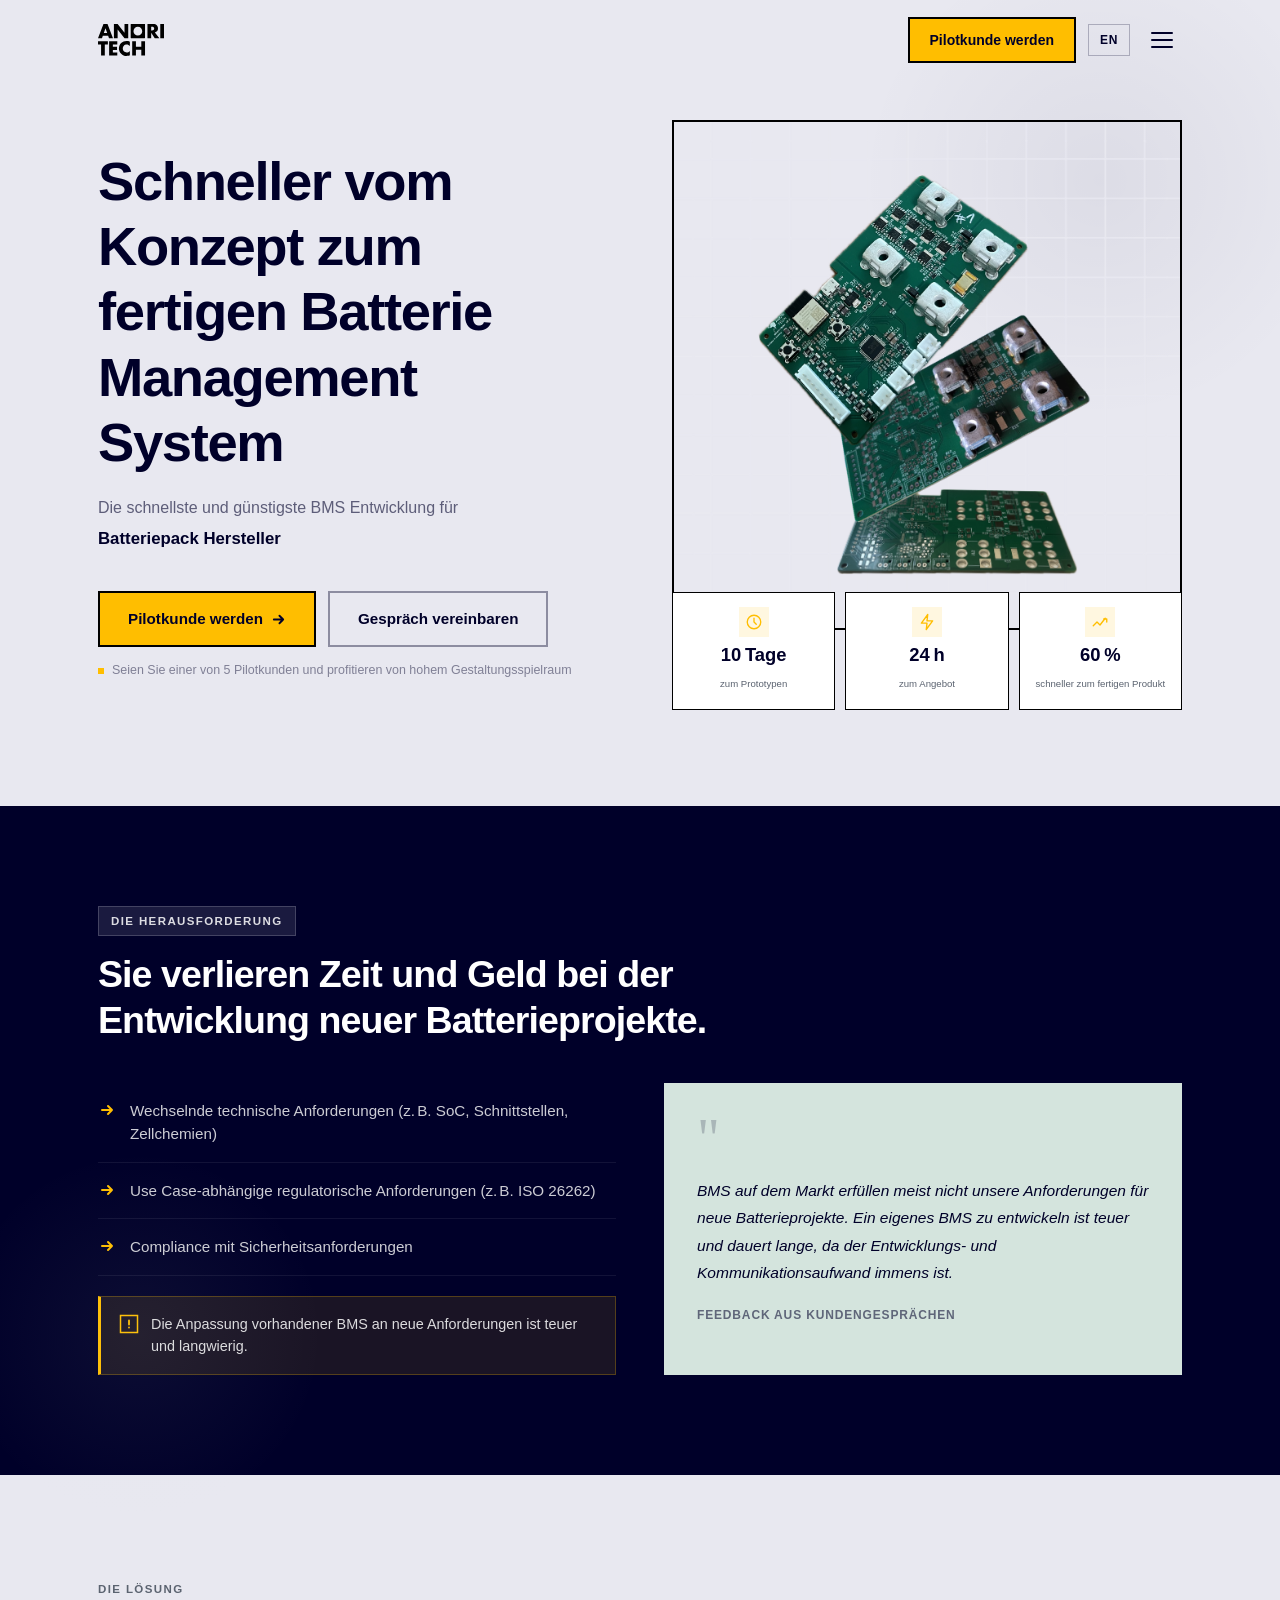
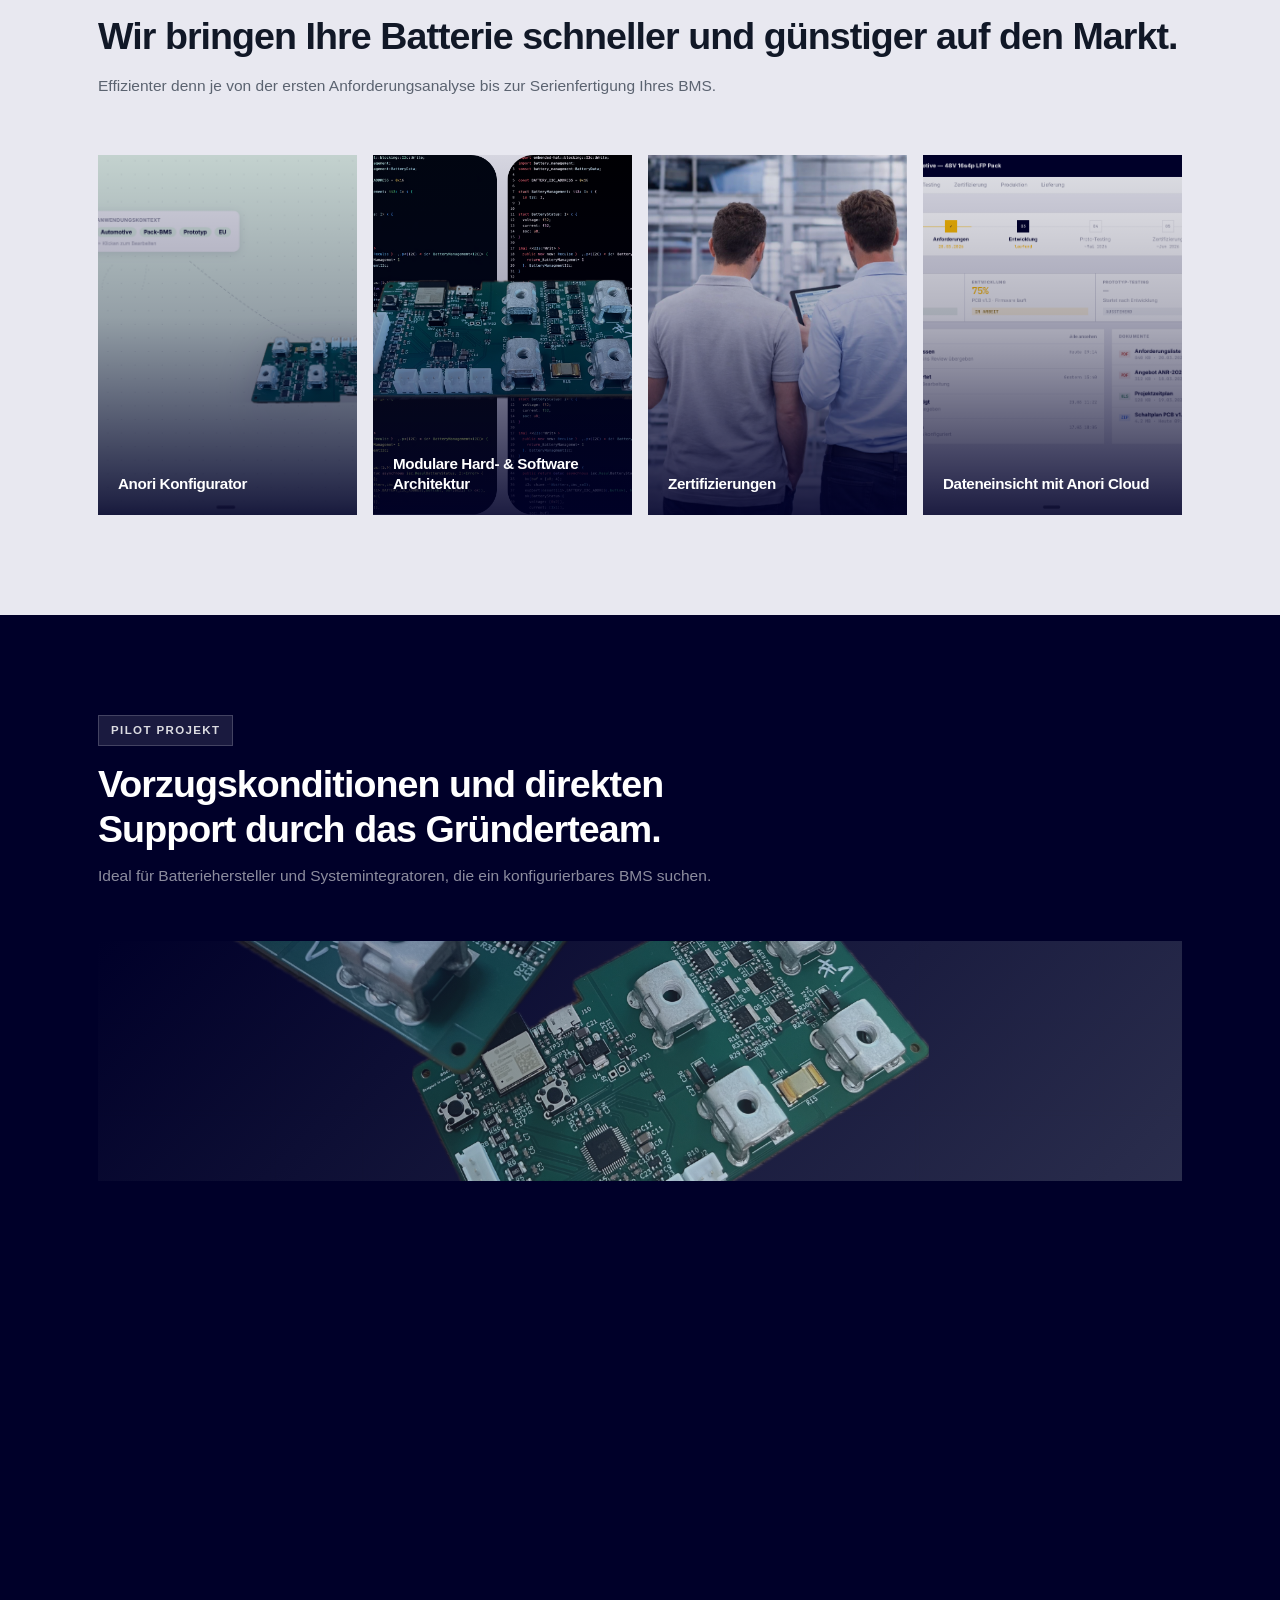
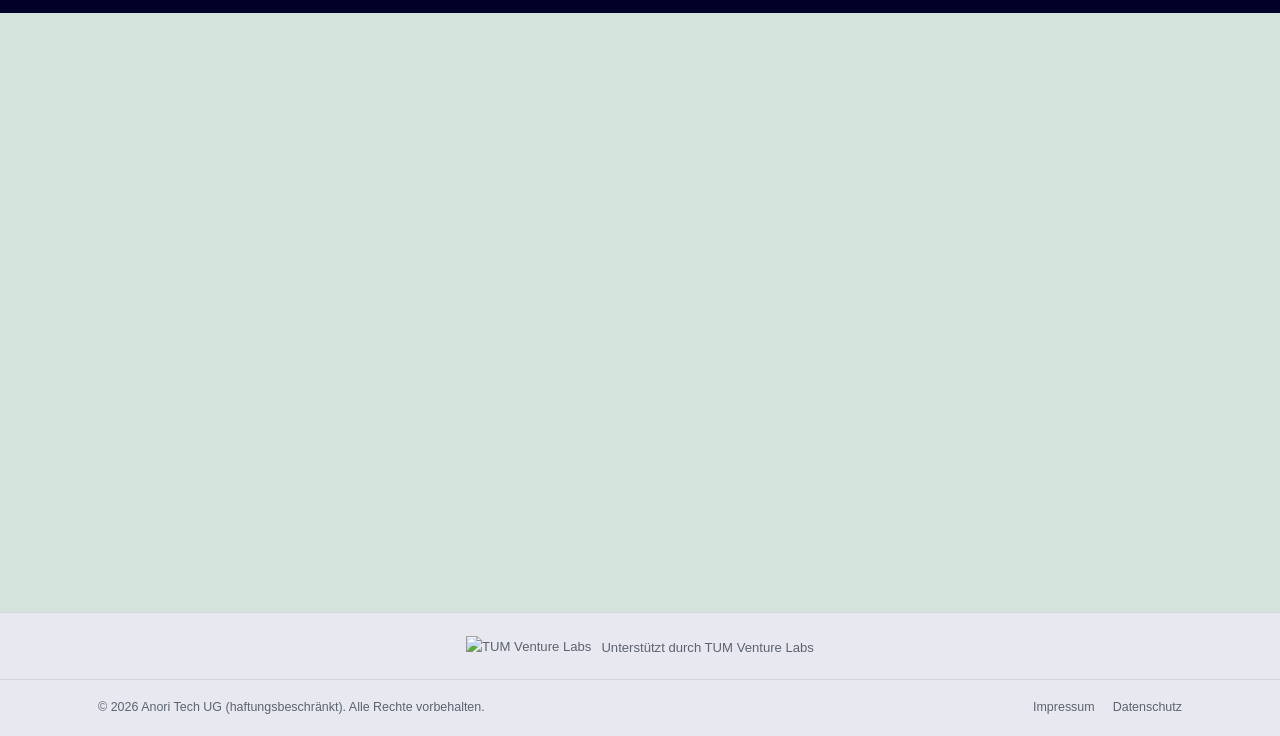
==== commit 6ee22362: "edge look" ====
--- a/index.html
+++ b/index.html
@@ -3,7 +3,7 @@
 <head>
   <meta charset="UTF-8">
   <meta name="viewport" content="width=device-width, initial-scale=1.0">
-  <title>Anori Tech – Schneller vom Konzept zum fertigen BMS</title>
+  <title>Anori Tech – EDGE2 PREVIEW (kein Schatten)</title>
   <meta name="description" content="Die schnellste und günstigste BMS-Entwicklung für innovative Batteriehersteller. Konfigurierbar, zertifizierbar, lieferbar.">
   <!-- Security headers -->
   <meta http-equiv="Content-Security-Policy" content="default-src 'self'; script-src 'self' 'unsafe-inline'; style-src 'self' 'unsafe-inline' https://fonts.googleapis.com; font-src 'self' https://fonts.gstatic.com; img-src 'self' data:; connect-src 'none'; frame-src 'none'; object-src 'none'; base-uri 'self'; form-action 'self' mailto:;">
@@ -293,6 +293,94 @@
       /* Tighten pilot sub-heading spacing */
       .pilot-sub { margin-bottom: 32px; }
     }
+
+    /* ================================================================
+       EDGE DESIGN OVERRIDES — alle Radii entfernen, schwarze Rahmen
+    ================================================================ */
+
+    /* 1. CSS-Variablen auf 0 setzen — trifft alle var(--radius) Stellen */
+    :root {
+      --radius:    0px;
+      --radius-lg: 0px;
+    }
+
+    /* 2. Alle Buttons eckig + schwarzer Rahmen bei Orange-Buttons */
+    .btn { border-radius: 0 !important; }
+    .btn-orange {
+      border: 2px solid #000 !important;
+      box-shadow: none !important;
+    }
+    .btn-orange:hover {
+      box-shadow: none !important;
+      transform: translateY(-2px) !important;
+    }
+    .btn-outline-white { border-radius: 0 !important; }
+    .btn-white {
+      border-radius: 0 !important;
+      border: 2px solid rgba(255,255,255,.6) !important;
+    }
+
+    /* 3. Eyebrow-Pill eckig */
+    .eyebrow { border-radius: 0 !important; }
+
+    /* 4. Lang-Button eckig */
+    .lang-btn { border-radius: 0 !important; }
+
+    /* 5. Metric Cards — eckig + schwarzer Rahmen */
+    .metric-card {
+      border-radius: 0 !important;
+      border: 1.5px solid #000 !important;
+      box-shadow: none !important;
+    }
+    .metric-icon { border-radius: 0 !important; }
+
+    /* 6. Hero Bild-Rahmen eckig */
+    .hero-img-wrap {
+      border-radius: 0 !important;
+      border: 2px solid #000 !important;
+      box-shadow: none !important;
+    }
+
+    /* 7. Problem-Sektion */
+    .prob-image-band { border-radius: 0 !important; }
+    .prob-quote {
+      border-radius: 0 !important;
+      border: 1.5px solid rgba(212,228,221,.4) !important;
+    }
+    .prob-callout {
+      border-radius: 0 !important;
+      border: 1px solid rgba(255,190,0,.25) !important;
+      border-left: 3px solid var(--orange) !important;
+    }
+    /* Orange Kreis-Bullets → quadratisch */
+    .prob-arrow-circle { border-radius: 0 !important; }
+
+    /* 8. Solution Tiles eckig */
+    .sol-tile { border-radius: 0 !important; }
+
+    /* 9. CTA Box eckig + schwarzer Rahmen */
+    .cta-box {
+      border-radius: 0 !important;
+      border: 2px solid rgba(255,255,255,.25) !important;
+    }
+    /* CTA Badge eckig */
+    .cta-badge {
+      border-radius: 0 !important;
+    }
+    .cta-badge::before { border-radius: 0 !important; }
+
+    /* 10. Footer Trust Pill — kein Rahmen */
+    .ft-trust-pill {
+      border-radius: 0 !important;
+      border: none !important;
+    }
+
+    /* 11. Kleine Puls-Punkte (Hero-Note + CTA-Badge) → eckig */
+    .hero-note::before { border-radius: 0 !important; }
+    .cta-badge::before { border-radius: 0 !important; }
+
+    /* 12. Metric-Icon Hintergrund → eckig (hardcoded 8px in inline style) */
+    .metric-icon { border-radius: 0 !important; }
   </style>
 </head>
 <body>
@@ -315,7 +403,7 @@
         <img src="Image-Assets/anori-white.svg" alt="Anori Tech" class="logo-img logo-white">
       </a>
       <div class="hdr-right">
-        <a href="https://calendly.com/jan-mauch-anoritech/30min" target="_blank" rel="noopener noreferrer"
+        <a href="https://outlook.office.com/book/AnoriTech@anoritech.com/?ismsaljsauthenabled" target="_blank" rel="noopener noreferrer"
            class="btn btn-orange btn-cta-nav" style="padding:10px 20px;font-size:.875rem">
           <span data-i18n="nav.cta">Pilotkunde werden</span>
         </a>
@@ -347,13 +435,13 @@
         </div>
 
         <div class="hero-btns fi fi-d2">
-          <a href="https://calendly.com/jan-mauch-anoritech/30min" target="_blank" rel="noopener noreferrer" class="btn btn-orange">
+          <a href="https://outlook.office.com/book/AnoriTech@anoritech.com/?ismsaljsauthenabled" target="_blank" rel="noopener noreferrer" class="btn btn-orange">
             <span data-i18n="hero.btn.pilot">Pilotkunde werden</span>
             <svg width="15" height="15" viewBox="0 0 16 16" fill="none" aria-hidden="true">
               <path d="M3 8h10M9 4l4 4-4 4" stroke="currentColor" stroke-width="2" stroke-linecap="round" stroke-linejoin="round"/>
             </svg>
           </a>
-          <a href="https://calendly.com/jan-mauch-anoritech/30min" target="_blank" rel="noopener noreferrer" class="btn btn-outline-dark">
+          <a href="https://outlook.office.com/book/AnoriTech@anoritech.com/?ismsaljsauthenabled" target="_blank" rel="noopener noreferrer" class="btn btn-outline-dark">
             <span data-i18n="hero.btn.talk">Gespräch vereinbaren</span>
           </a>
         </div>
@@ -447,7 +535,7 @@
         <div class="prob-callout">
           <span class="prob-callout-icon">
             <svg width="20" height="20" viewBox="0 0 20 20" fill="none">
-              <circle cx="10" cy="10" r="8.5" stroke="#FFBE00" stroke-width="1.5"/>
+              <rect x="1.5" y="1.5" width="17" height="17" stroke="#FFBE00" stroke-width="1.5"/>
               <path d="M10 6.5v4M10 13.5h.01" stroke="#FFBE00" stroke-width="1.8" stroke-linecap="round"/>
             </svg>
           </span>
@@ -547,7 +635,7 @@
           <li>
             <span class="pilot-icon">
               <svg width="18" height="18" viewBox="0 0 18 18" fill="none">
-                <circle cx="9" cy="9" r="8" stroke="#FFBE00" stroke-width="1.4"/>
+                <rect x="1" y="1" width="16" height="16" stroke="#FFBE00" stroke-width="1.4"/>
                 <path d="M5.5 9l2.5 2.5 4.5-4.5" stroke="#FFBE00" stroke-width="1.6" stroke-linecap="round" stroke-linejoin="round"/>
               </svg>
             </span>
@@ -556,7 +644,7 @@
           <li>
             <span class="pilot-icon">
               <svg width="18" height="18" viewBox="0 0 18 18" fill="none">
-                <circle cx="9" cy="9" r="8" stroke="#FFBE00" stroke-width="1.4"/>
+                <rect x="1" y="1" width="16" height="16" stroke="#FFBE00" stroke-width="1.4"/>
                 <path d="M5.5 9l2.5 2.5 4.5-4.5" stroke="#FFBE00" stroke-width="1.6" stroke-linecap="round" stroke-linejoin="round"/>
               </svg>
             </span>
@@ -565,7 +653,7 @@
           <li>
             <span class="pilot-icon">
               <svg width="18" height="18" viewBox="0 0 18 18" fill="none">
-                <circle cx="9" cy="9" r="8" stroke="#FFBE00" stroke-width="1.4"/>
+                <rect x="1" y="1" width="16" height="16" stroke="#FFBE00" stroke-width="1.4"/>
                 <path d="M5.5 9l2.5 2.5 4.5-4.5" stroke="#FFBE00" stroke-width="1.6" stroke-linecap="round" stroke-linejoin="round"/>
               </svg>
             </span>
@@ -574,7 +662,7 @@
           <li>
             <span class="pilot-icon">
               <svg width="18" height="18" viewBox="0 0 18 18" fill="none">
-                <circle cx="9" cy="9" r="8" stroke="#FFBE00" stroke-width="1.4"/>
+                <rect x="1" y="1" width="16" height="16" stroke="#FFBE00" stroke-width="1.4"/>
                 <path d="M5.5 9l2.5 2.5 4.5-4.5" stroke="#FFBE00" stroke-width="1.6" stroke-linecap="round" stroke-linejoin="round"/>
               </svg>
             </span>
@@ -637,7 +725,7 @@
       <p class="cta-sub" data-i18n="cta.sub">
         15 Minuten Gespräch. Wir sagen Ihnen ehrlich, ob eine Zusammenarbeit für Sie Sinn ergibt.
       </p>
-      <a href="https://calendly.com/jan-mauch-anoritech/30min" target="_blank" rel="noopener noreferrer" class="btn btn-orange">
+      <a href="https://outlook.office.com/book/AnoriTech@anoritech.com/?ismsaljsauthenabled" target="_blank" rel="noopener noreferrer" class="btn btn-orange">
         <span data-i18n="cta.btn">Pilotkunde werden</span>
         <svg width="15" height="15" viewBox="0 0 16 16" fill="none" aria-hidden="true">
           <path d="M3 8h10M9 4l4 4-4 4" stroke="currentColor" stroke-width="2" stroke-linecap="round" stroke-linejoin="round"/>
@@ -658,7 +746,7 @@
   <div class="ft-trust">
     <div class="container">
       <div class="ft-trust-pill">
-        <img src="Image-Assets/basti-logo-black.png" alt="TUM Venture Labs">
+        <img src="Image-Assets/TUM-Venture-Lab-logo.png" alt="TUM Venture Labs">
         <span data-i18n="footer.trust">Unterstützt durch TUM Venture Labs</span>
       </div>
     </div>
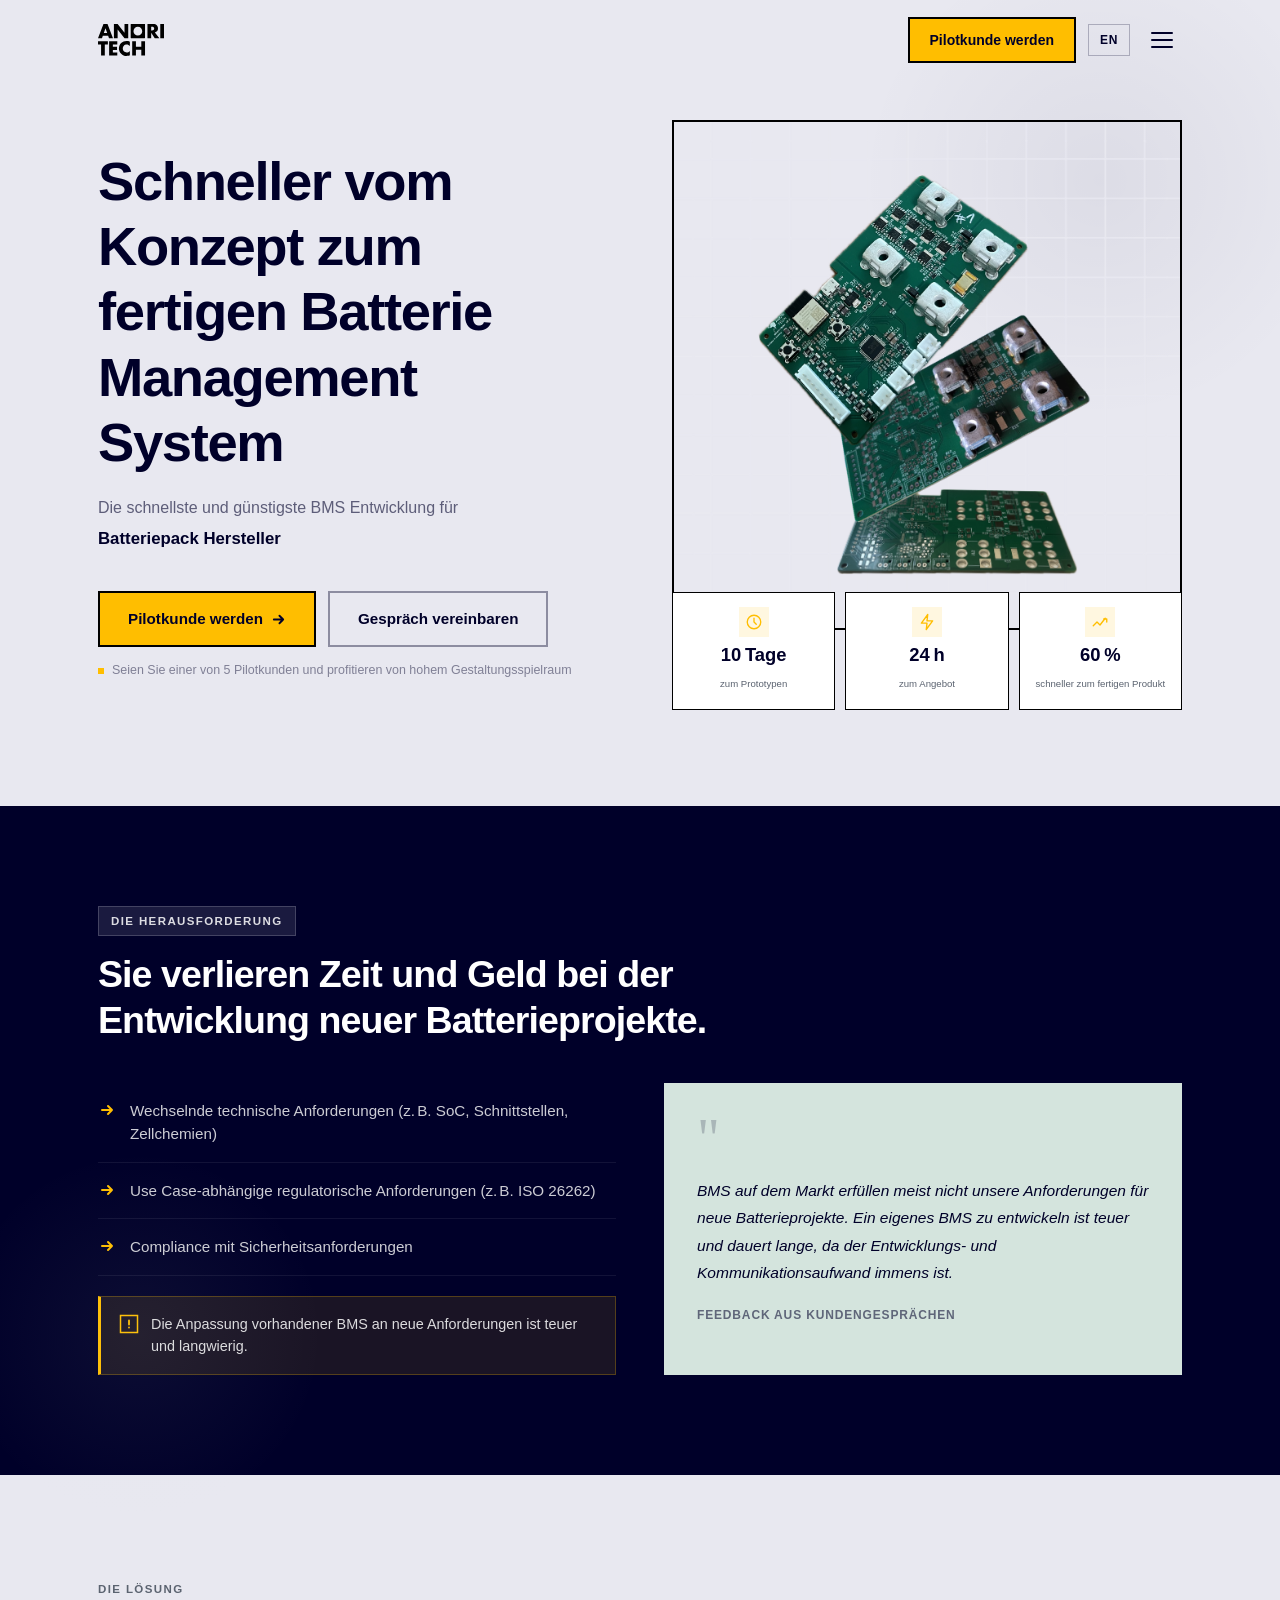
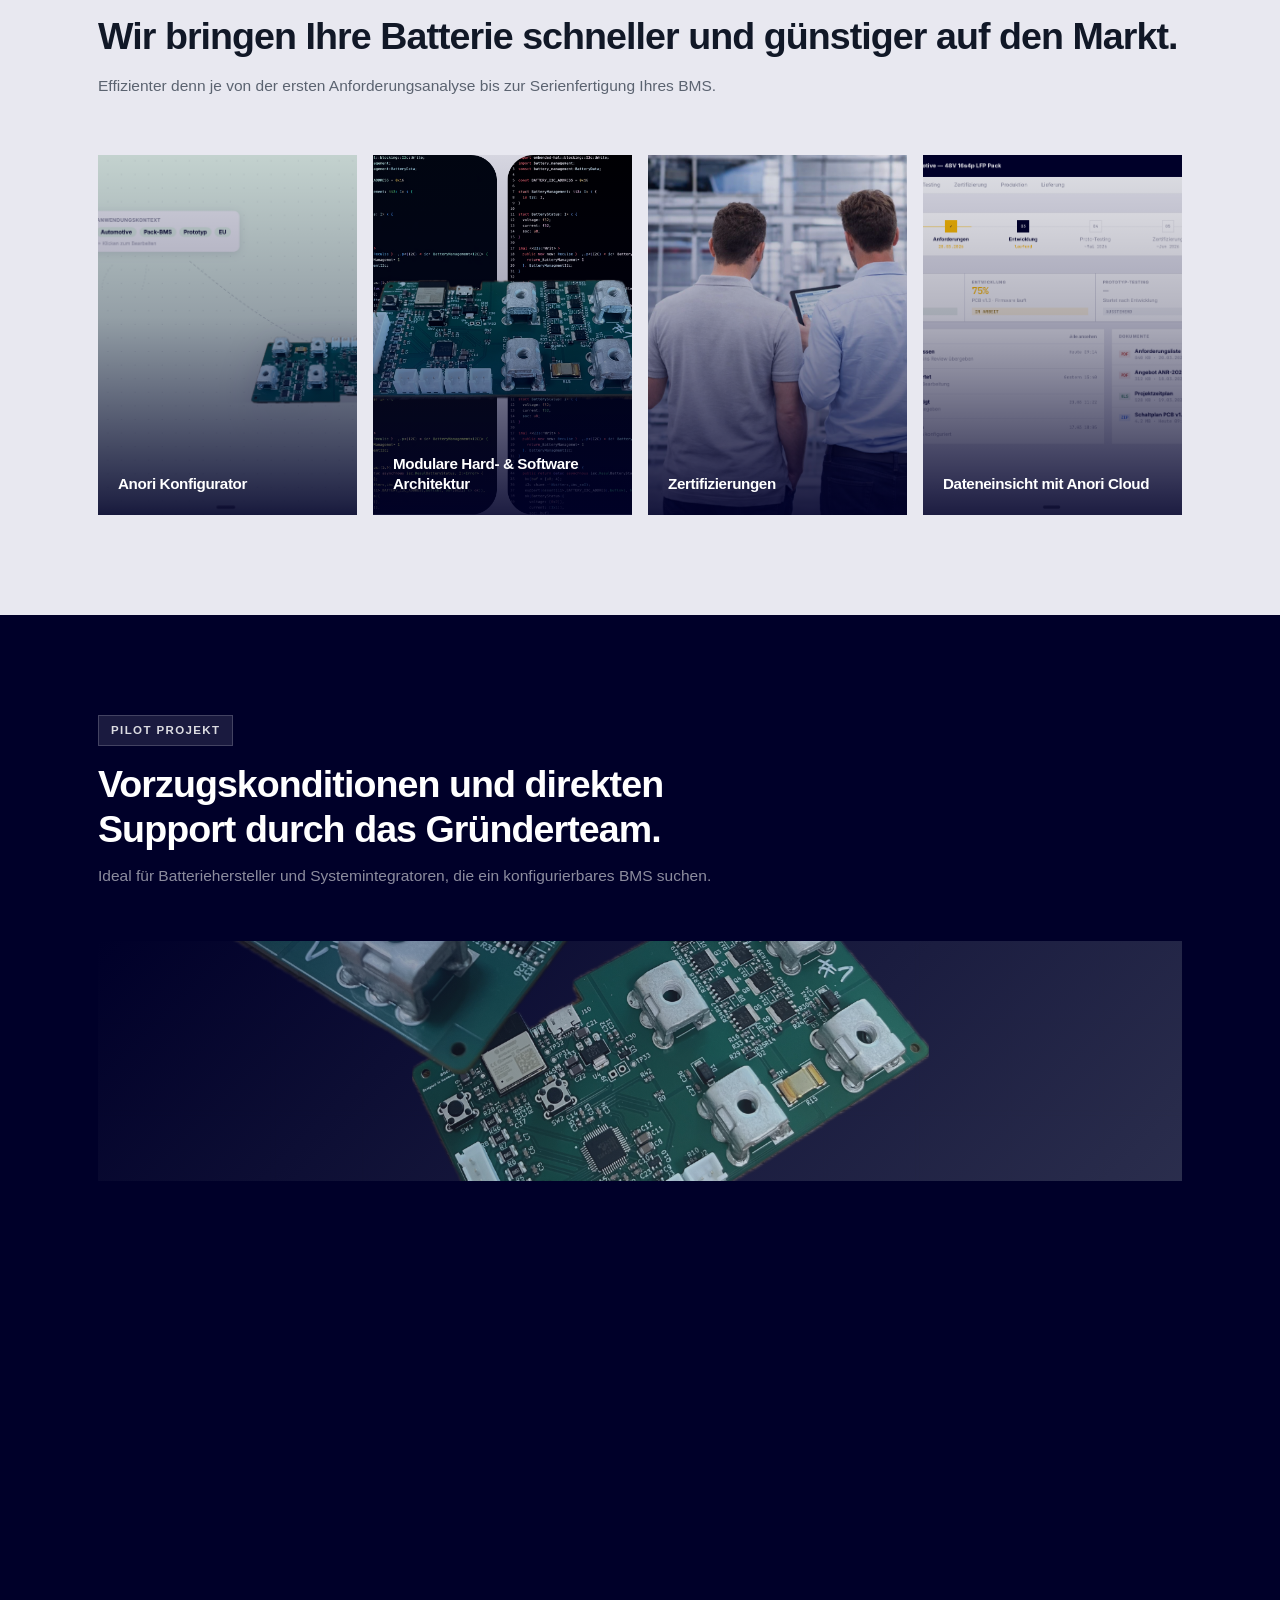
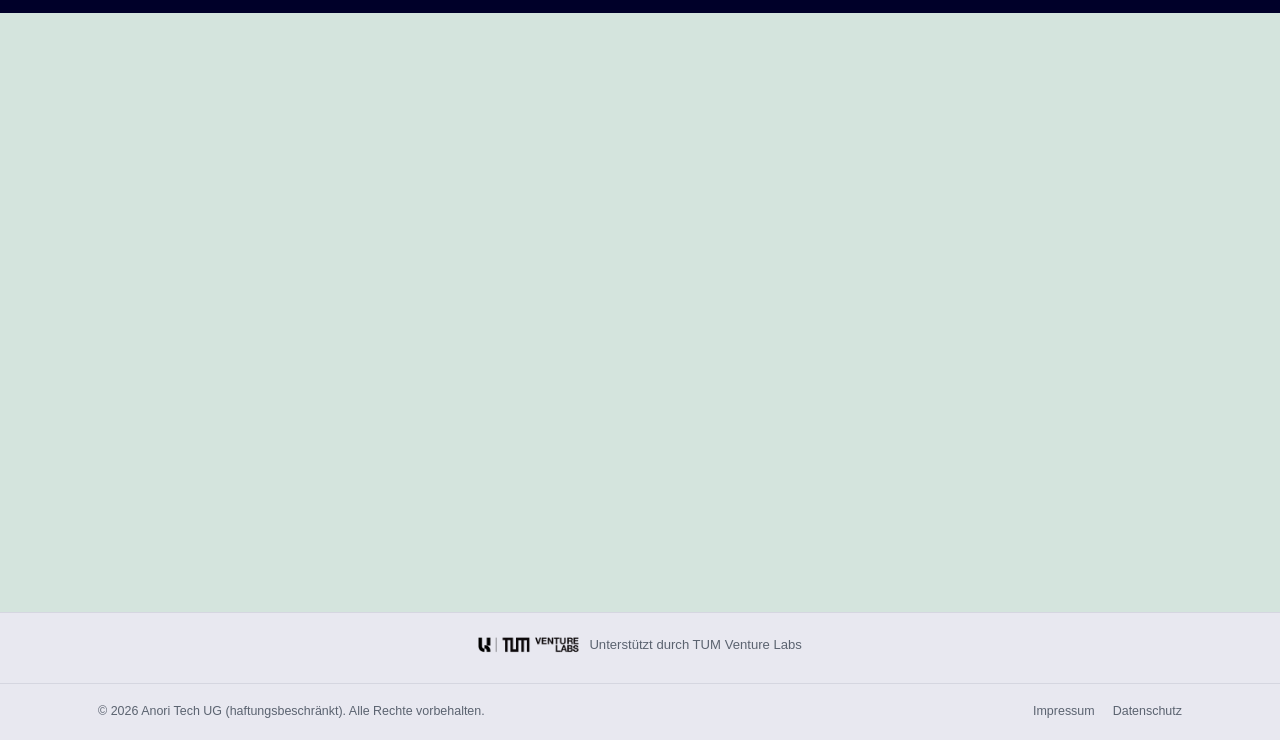
==== commit e9678029: "Tab name angepasst" ====
--- a/index.html
+++ b/index.html
@@ -3,7 +3,7 @@
 <head>
   <meta charset="UTF-8">
   <meta name="viewport" content="width=device-width, initial-scale=1.0">
-  <title>Anori Tech – EDGE2 PREVIEW (kein Schatten)</title>
+  <title>Anori Tech</title>
   <meta name="description" content="Die schnellste und günstigste BMS-Entwicklung für innovative Batteriehersteller. Konfigurierbar, zertifizierbar, lieferbar.">
   <!-- Security headers -->
   <meta http-equiv="Content-Security-Policy" content="default-src 'self'; script-src 'self' 'unsafe-inline'; style-src 'self' 'unsafe-inline' https://fonts.googleapis.com; font-src 'self' https://fonts.gstatic.com; img-src 'self' data:; connect-src 'none'; frame-src 'none'; object-src 'none'; base-uri 'self'; form-action 'self' mailto:;">
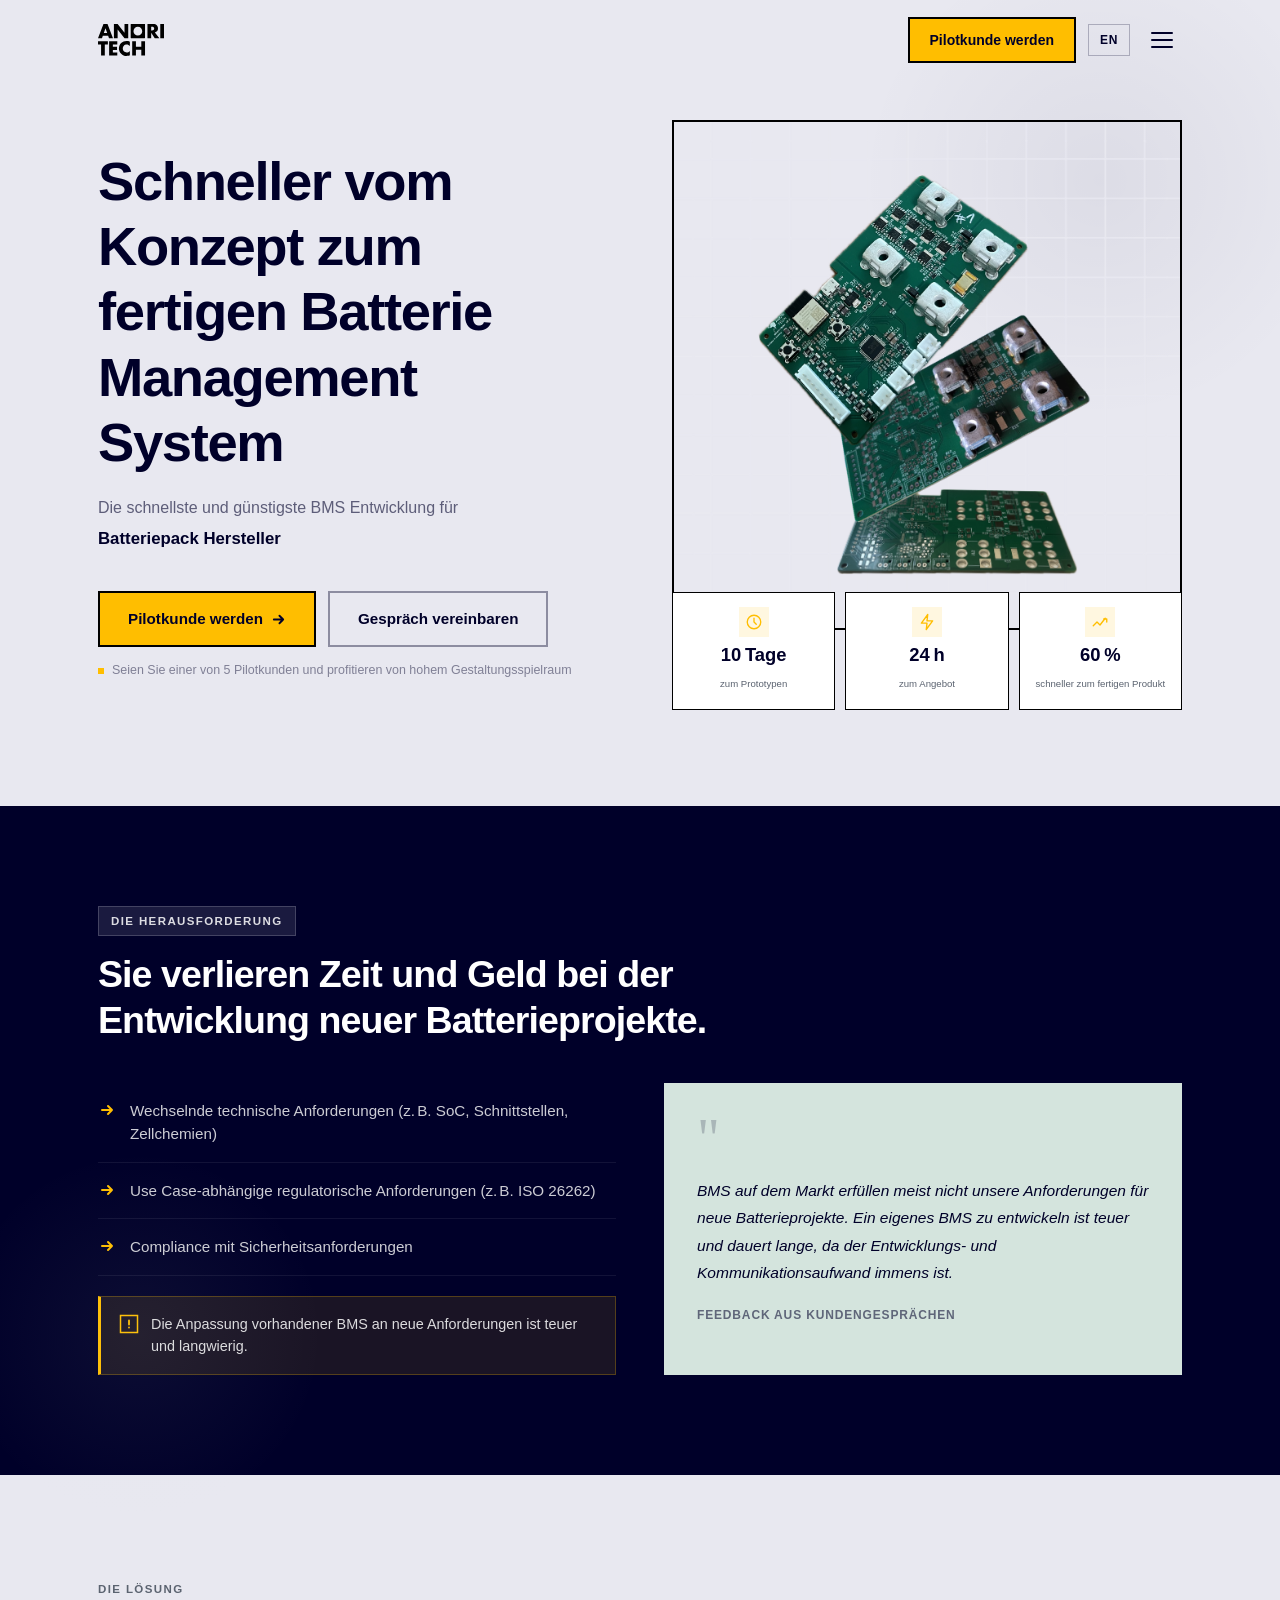
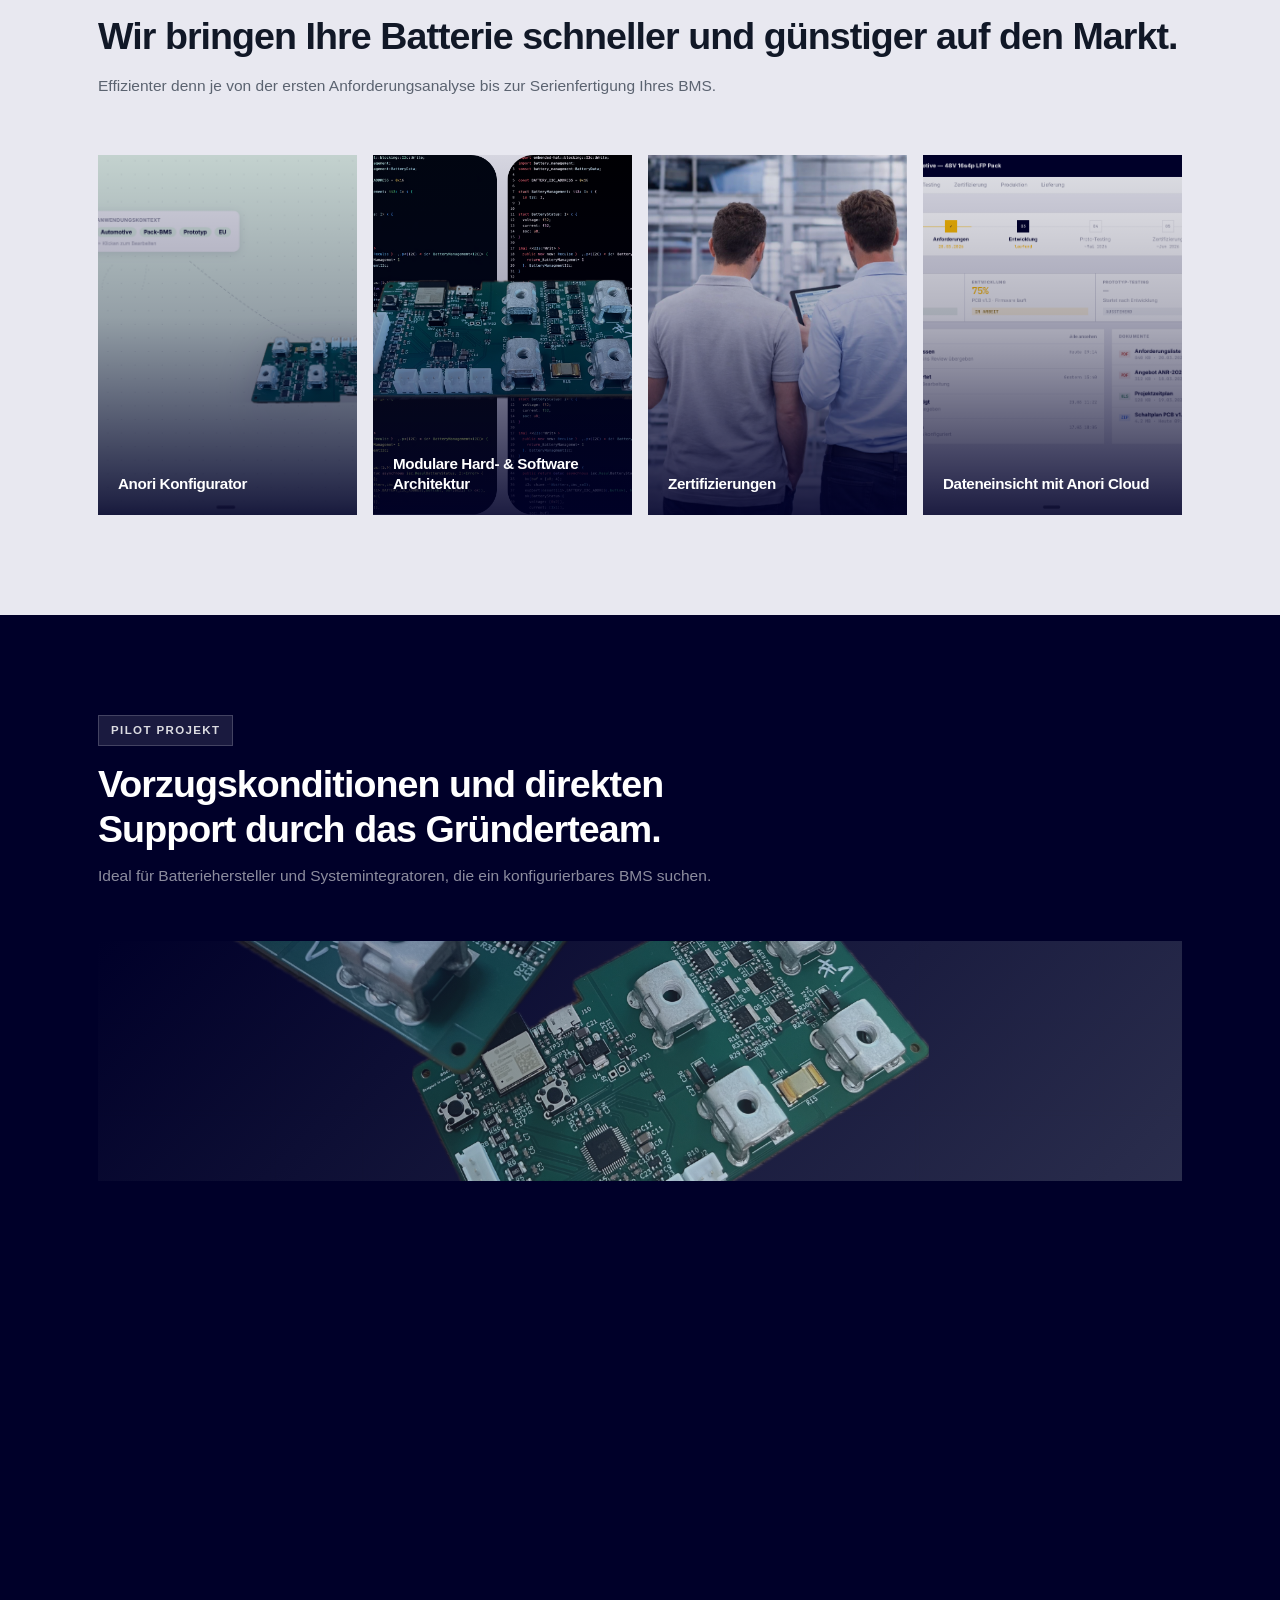
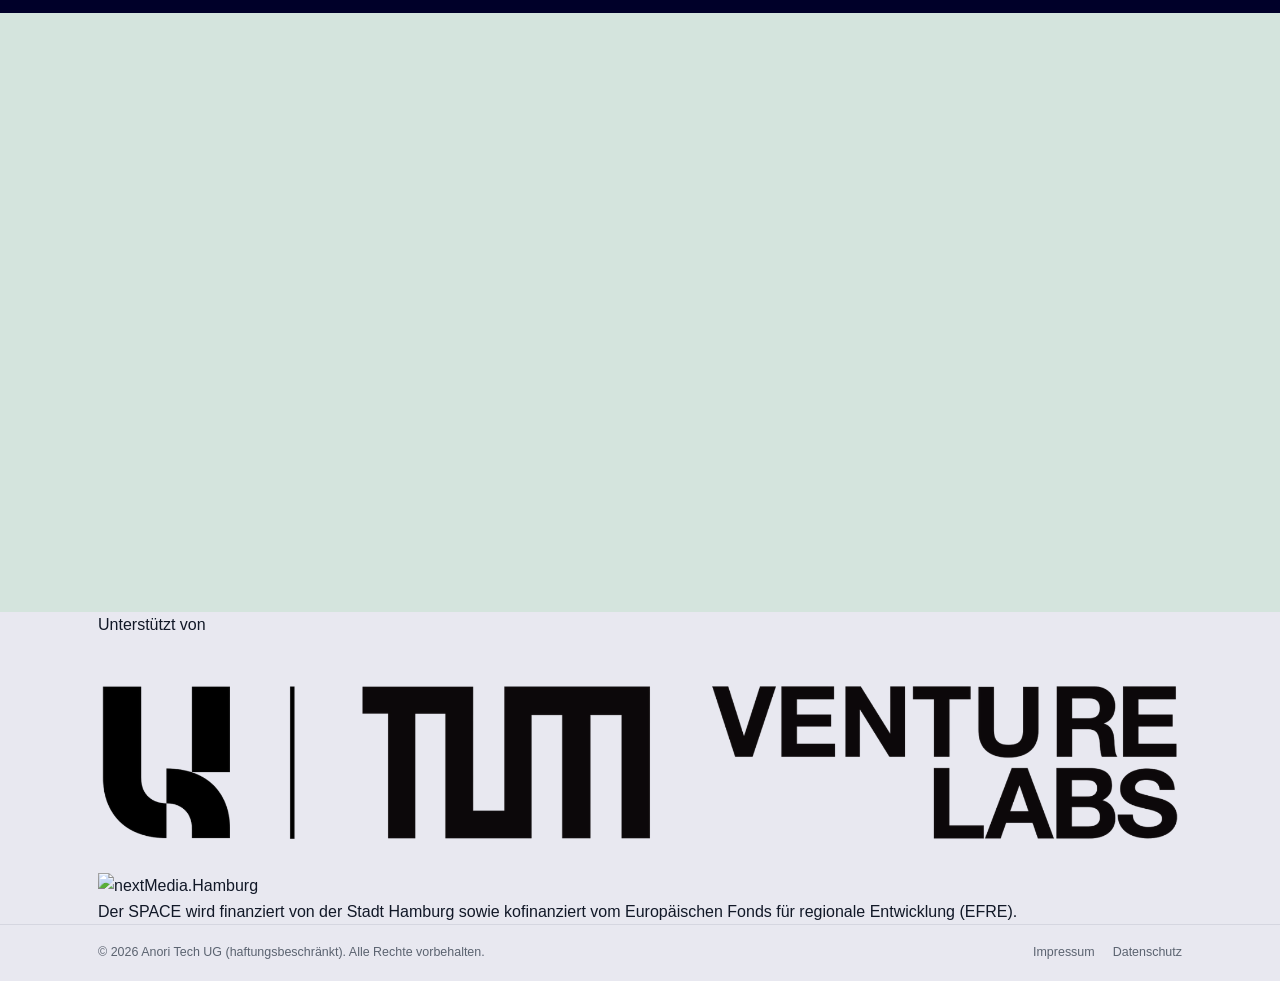
==== commit eb00f6b9: "Footer - logo next media" ====
--- a/index.html
+++ b/index.html
@@ -743,12 +743,15 @@
      FOOTER
 ================================================================ -->
 <footer>
-  <div class="ft-trust">
+  <div class="ft-sponsors">
     <div class="container">
-      <div class="ft-trust-pill">
+      <p class="ft-sponsors-label" data-i18n="footer.supportedBy">Unterstützt von</p>
+      <div class="ft-sponsors-logos">
         <img src="Image-Assets/TUM-Venture-Lab-logo.png" alt="TUM Venture Labs">
-        <span data-i18n="footer.trust">Unterstützt durch TUM Venture Labs</span>
-      </div>
+        <div class="ft-sponsors-divider"></div>
+        <img src="Image-Assets/nextMedia_Logo+Text_sw.svg" alt="nextMedia.Hamburg">
+      </div>
+      <p class="ft-sponsors-text" data-i18n="footer.funding">Der SPACE wird finanziert von der Stadt Hamburg sowie kofinanziert vom Europäischen Fonds für regionale Entwicklung (EFRE).</p>
     </div>
   </div>
   <div class="ft-bar">
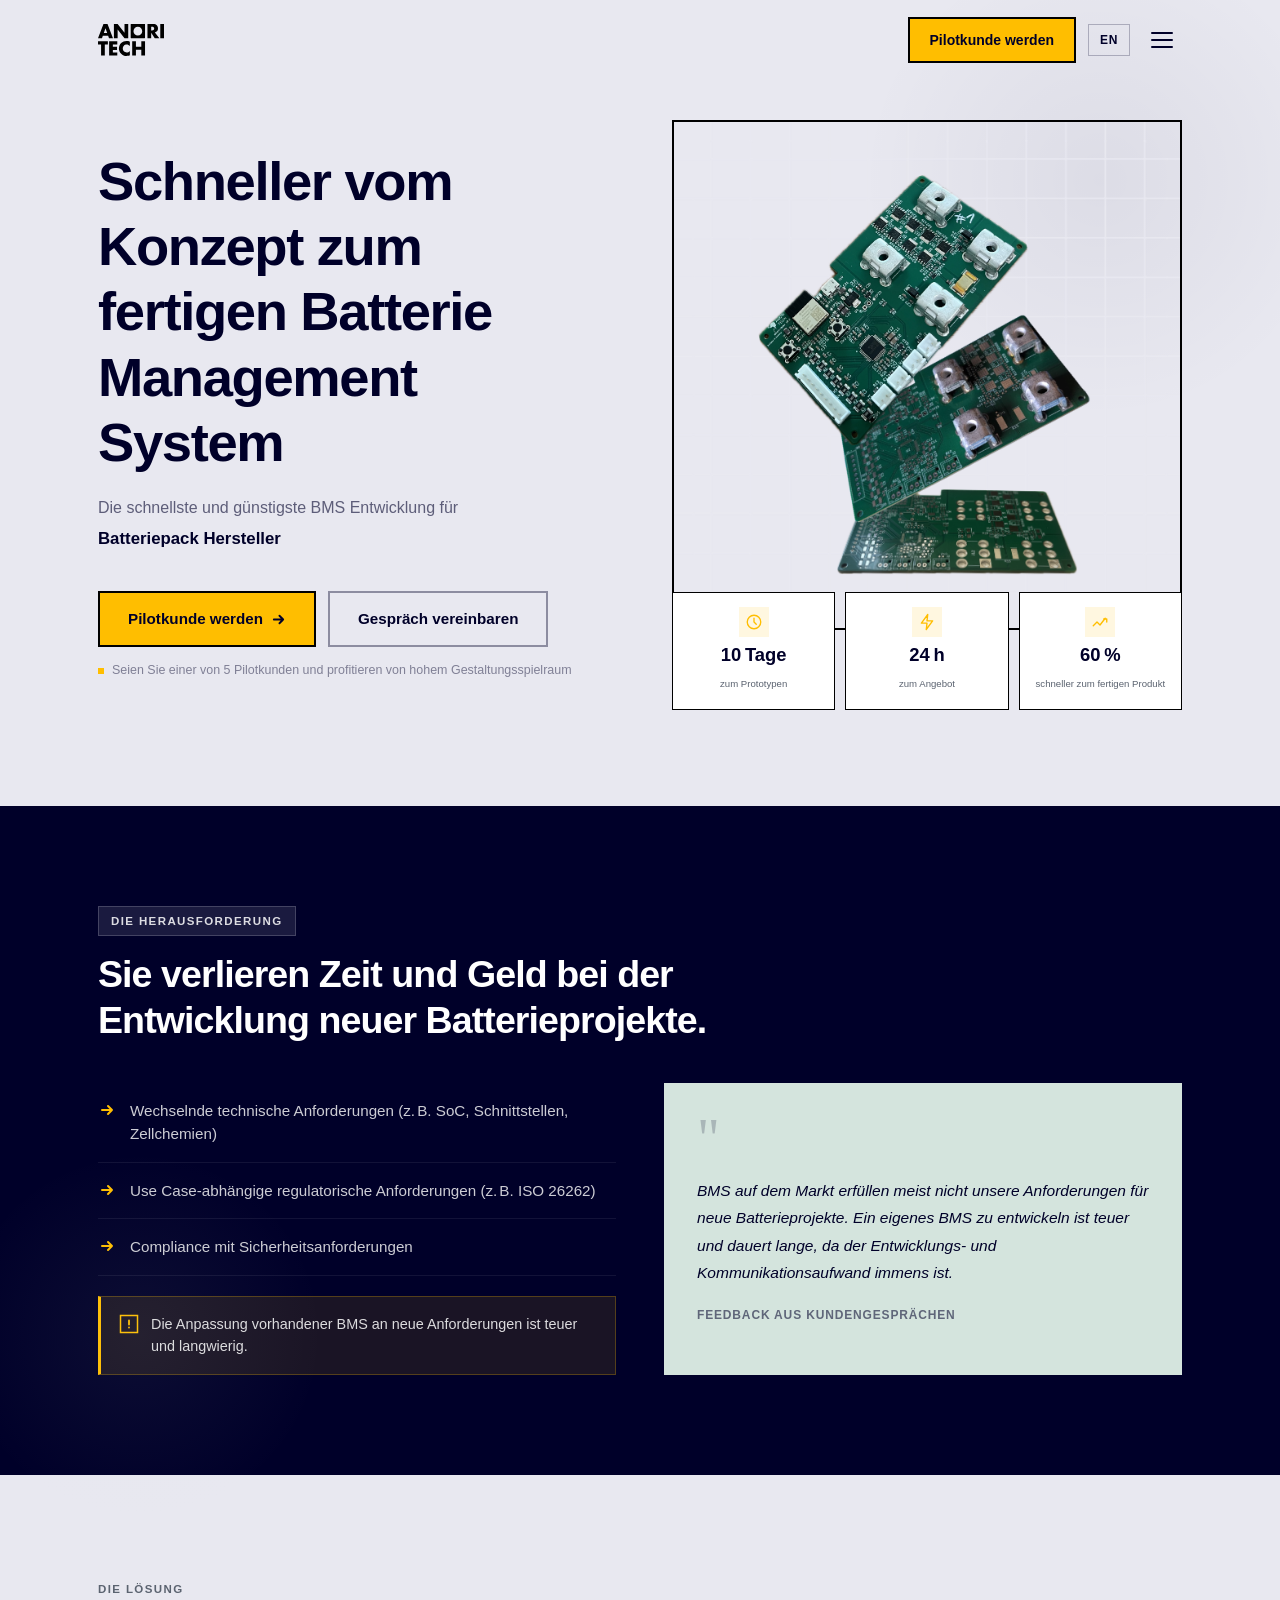
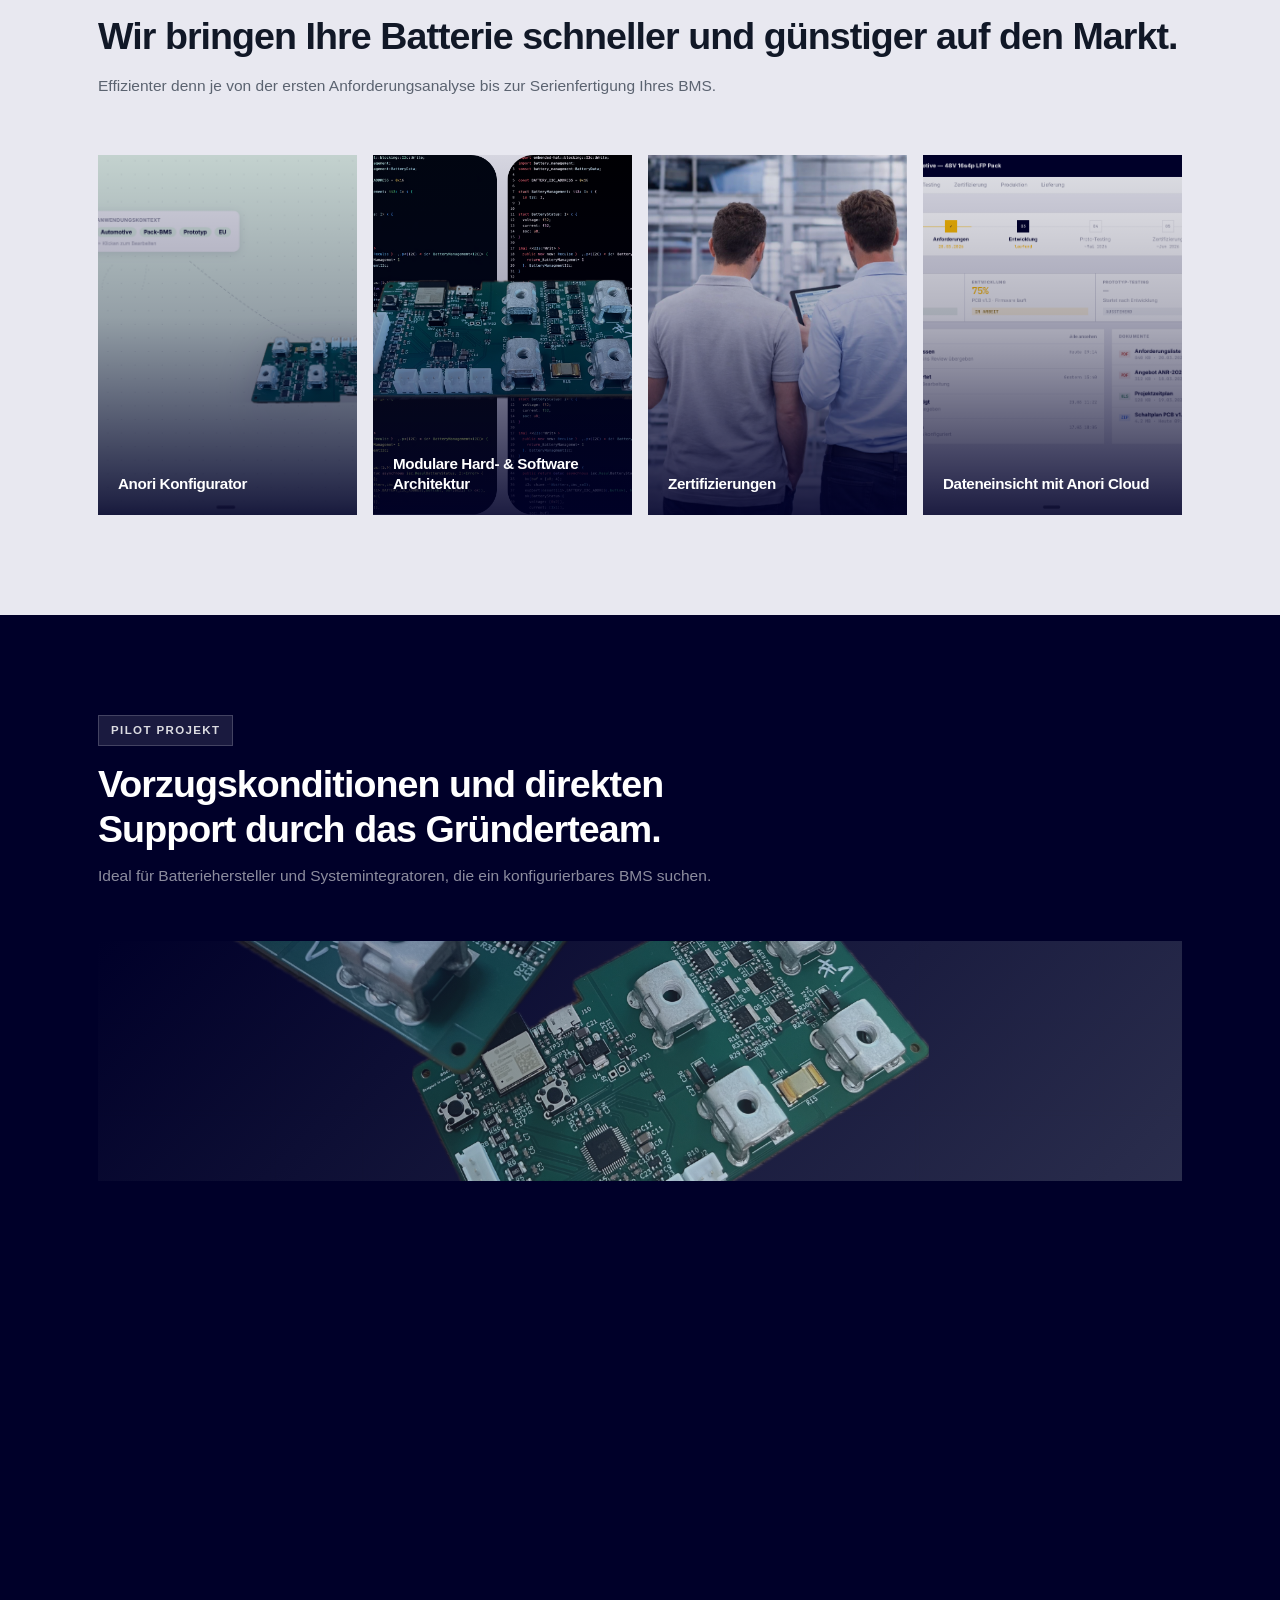
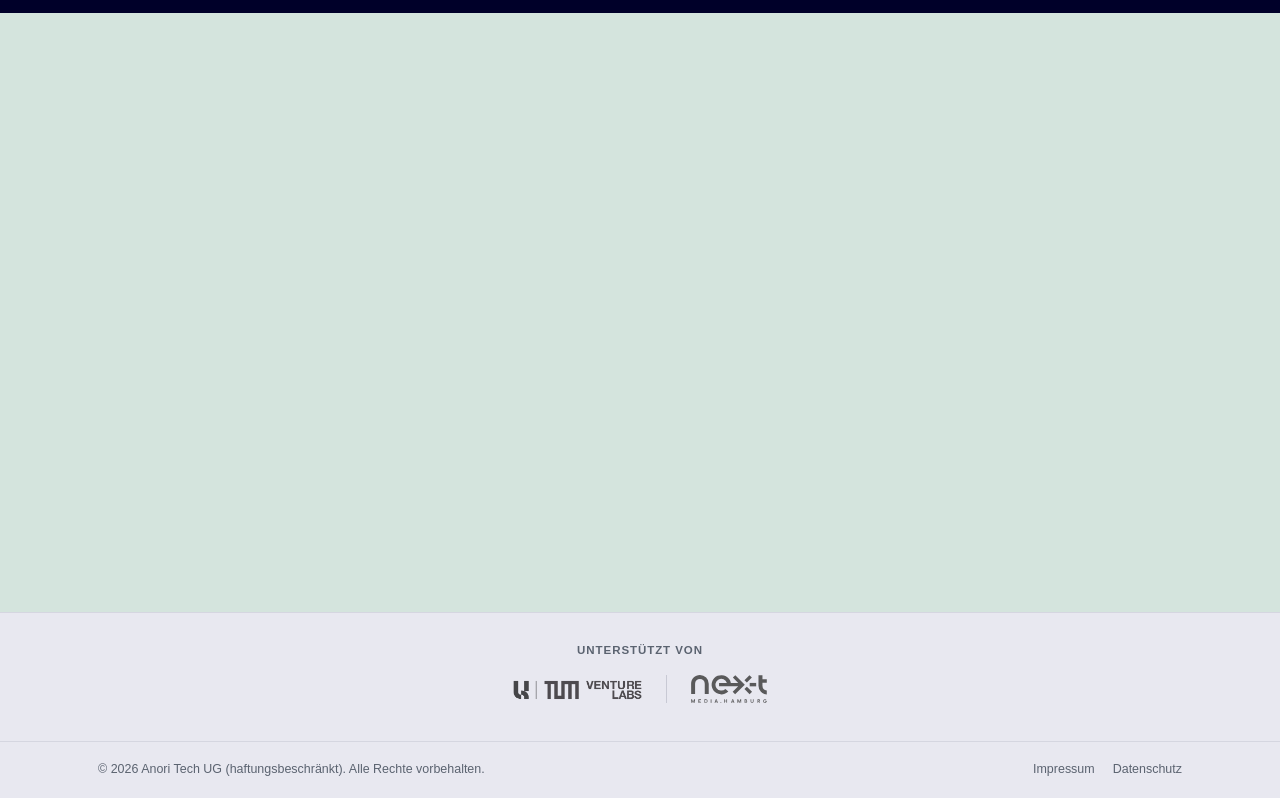
==== commit 26178db0: "index - added jobs in navbar" ====
--- a/index.html
+++ b/index.html
@@ -392,6 +392,7 @@
 <nav id="nav-menu" aria-label="Hauptnavigation">
   <a href="index.html" data-i18n="nav.home">Startseite</a>
   <a href="team.html" data-i18n="nav.team">Team</a>
+  <a href="https://nice-channel-658.notion.site/Careers-at-Anori-Tech-3834b6f765ee809885d5fef8bb0c7580?pvs=74" target="_blank" rel="noopener" data-i18n="nav.jobs">Jobs</a>
 </nav>
 
 <!-- HEADER -->
--- a/style.css
+++ b/style.css
@@ -1,6 +1,6 @@
 /* ============================================================
-   ANORI TECH â€“ Shared Stylesheet
-   Colors: Orange #FFBE00 | Blue #000029 | Hellblau #D4E4DD | WeiÃŸ #E8E8F0
+   ANORI TECH – Shared Stylesheet
+   Colors: Orange #FFBE00 | Blue #000029 | Hellblau #D4E4DD | Weiß #E8E8F0
    ============================================================ */
 
 /* TOKENS */
@@ -157,6 +157,80 @@
   font-size: .82rem; color: var(--muted); font-weight: 500;
 }
 .ft-trust-pill img { height: 22px; width: auto; }
+.ft-funding {
+  padding: 20px 0;
+  background: var(--off-white);
+  border-top: 1px solid #D5D6E0;
+}
+.ft-funding-inner {
+  display: flex;
+  align-items: center;
+  gap: 20px;
+  flex-wrap: wrap;
+}
+.ft-funding-logo {
+  height: 36px;
+  width: auto;
+  flex-shrink: 0;
+  opacity: 0.75;
+}
+.ft-funding-text {
+  font-size: .80rem;
+  color: var(--muted);
+  line-height: 1.5;
+  margin: 0;
+}
+/* ── Combined Sponsor Block (Idee 2) ── */
+.ft-sponsors {
+  padding: 28px 0 24px;
+  background: var(--off-white);
+  border-top: 1px solid #D5D6E0;
+  text-align: center;
+}
+.ft-sponsors-label {
+  font-size: .72rem;
+  font-weight: 600;
+  letter-spacing: .08em;
+  text-transform: uppercase;
+  color: var(--muted);
+  margin: 0 0 16px;
+}
+.ft-sponsors-logos {
+  display: inline-flex;
+  align-items: center;
+  justify-content: center;
+  gap: 24px;
+  flex-wrap: wrap;
+  margin-bottom: 14px;
+}
+.ft-sponsors-logos img {
+  height: 28px;
+  width: auto;
+  opacity: 0.7;
+}
+.ft-sponsors-divider {
+  width: 1px;
+  height: 28px;
+  background: #C8C9D4;
+}
+.ft-sponsors-text {
+  font-size: .76rem;
+  color: var(--muted);
+  line-height: 1.55;
+  margin: 0;
+  max-width: 560px;
+  margin-inline: auto;
+  /* hidden by default, fades in on hover */
+  opacity: 0;
+  max-height: 0;
+  overflow: hidden;
+  transition: opacity .3s ease, max-height .3s ease, margin-top .3s ease;
+}
+.ft-sponsors:hover .ft-sponsors-text {
+  opacity: 1;
+  max-height: 4em;
+  margin-top: 14px;
+}
 .ft-bar { padding: 18px 0; background: var(--off-white); border-top: 1px solid #D5D6E0; }
 .ft-bar-inner {
   display: flex; align-items: center; justify-content: space-between;
@@ -209,7 +283,7 @@
 
 /* ========================== RESPONSIVE ========================== */
 
-/* â”€â”€â”€ Tablet landscape + large tablet (â‰¤ 1024px) â”€â”€â”€ */
+/* ─── Tablet landscape + large tablet (≤ 1024px) ─── */
 @media (max-width: 1024px) {
   /* Problem: quote stacks below bullets */
   .prob-cols { grid-template-columns: 1fr; }
@@ -217,7 +291,7 @@
   .pilot-cols { grid-template-columns: 1fr; }
 }
 
-/* â”€â”€â”€ Solution tiles + smaller tablet (â‰¤ 880px) â”€â”€â”€ */
+/* ─── Solution tiles + smaller tablet (≤ 880px) ─── */
 @media (max-width: 880px) {
   .sol-tiles { flex-direction: column; min-height: auto; }
   .sol-tile { flex: none !important; min-height: 220px; }
@@ -233,11 +307,11 @@
   #problem, #solution, #pilot, #cta { padding-top: 72px; padding-bottom: 72px; }
 }
 
-/* â”€â”€â”€ Mobile (â‰¤ 720px) â”€â”€â”€ */
+/* ─── Mobile (≤ 720px) ─── */
 @media (max-width: 720px) {
   /* Hero: single column, TEXT FIRST then image below */
   .hero-grid { grid-template-columns: 1fr !important; gap: 36px !important; }
-  /* No order reversal â€” text stays on top naturally */
+  /* No order reversal — text stays on top naturally */
   .hero-metrics { gap: 6px; }
   .metric-num { font-size: 1.05rem; }
   .metric-label { font-size: .58rem; }
@@ -249,7 +323,7 @@
   .btn-cta-nav { display: none !important; }
 }
 
-/* â”€â”€â”€ Small mobile (â‰¤ 600px) â”€â”€â”€ */
+/* ─── Small mobile (≤ 600px) ─── */
 @media (max-width: 600px) {
   .container { padding: 0 16px; }
   .hdr-inner { height: 68px; }
@@ -263,7 +337,7 @@
   #problem, #solution, #pilot, #cta { padding-top: 56px; padding-bottom: 56px; }
 }
 
-/* â”€â”€â”€ Extra-small phones (â‰¤ 460px) â”€â”€â”€ */
+/* ─── Extra-small phones (≤ 460px) ─── */
 @media (max-width: 460px) {
   /* Metric cards: go to static flow so they don't overlap image */
   .hero-visual { padding-bottom: 0 !important; }
@@ -282,7 +356,7 @@
   .metric-num { font-size: 1rem; }
 }
 
-/* â”€â”€â”€ Touch devices: solution tiles always expanded â”€â”€â”€ */
+/* ─── Touch devices: solution tiles always expanded ─── */
 @media (hover: none) {
   .sol-tiles { flex-direction: column !important; min-height: auto !important; }
   .sol-tile {
@@ -293,7 +367,7 @@
   .sol-tile .sol-tile-bg { transform: none !important; filter: brightness(.55) !important; }
   .sol-tile .tile-body { max-height: none !important; opacity: 1 !important; }
   .sol-tile h3 { margin-bottom: 10px !important; }
-  /* Switch content to normal flow so tile height grows with text â€” no clipping */
+  /* Switch content to normal flow so tile height grows with text — no clipping */
   .sol-tile .sol-tile-content {
     position: relative !important;
     transform: none !important;
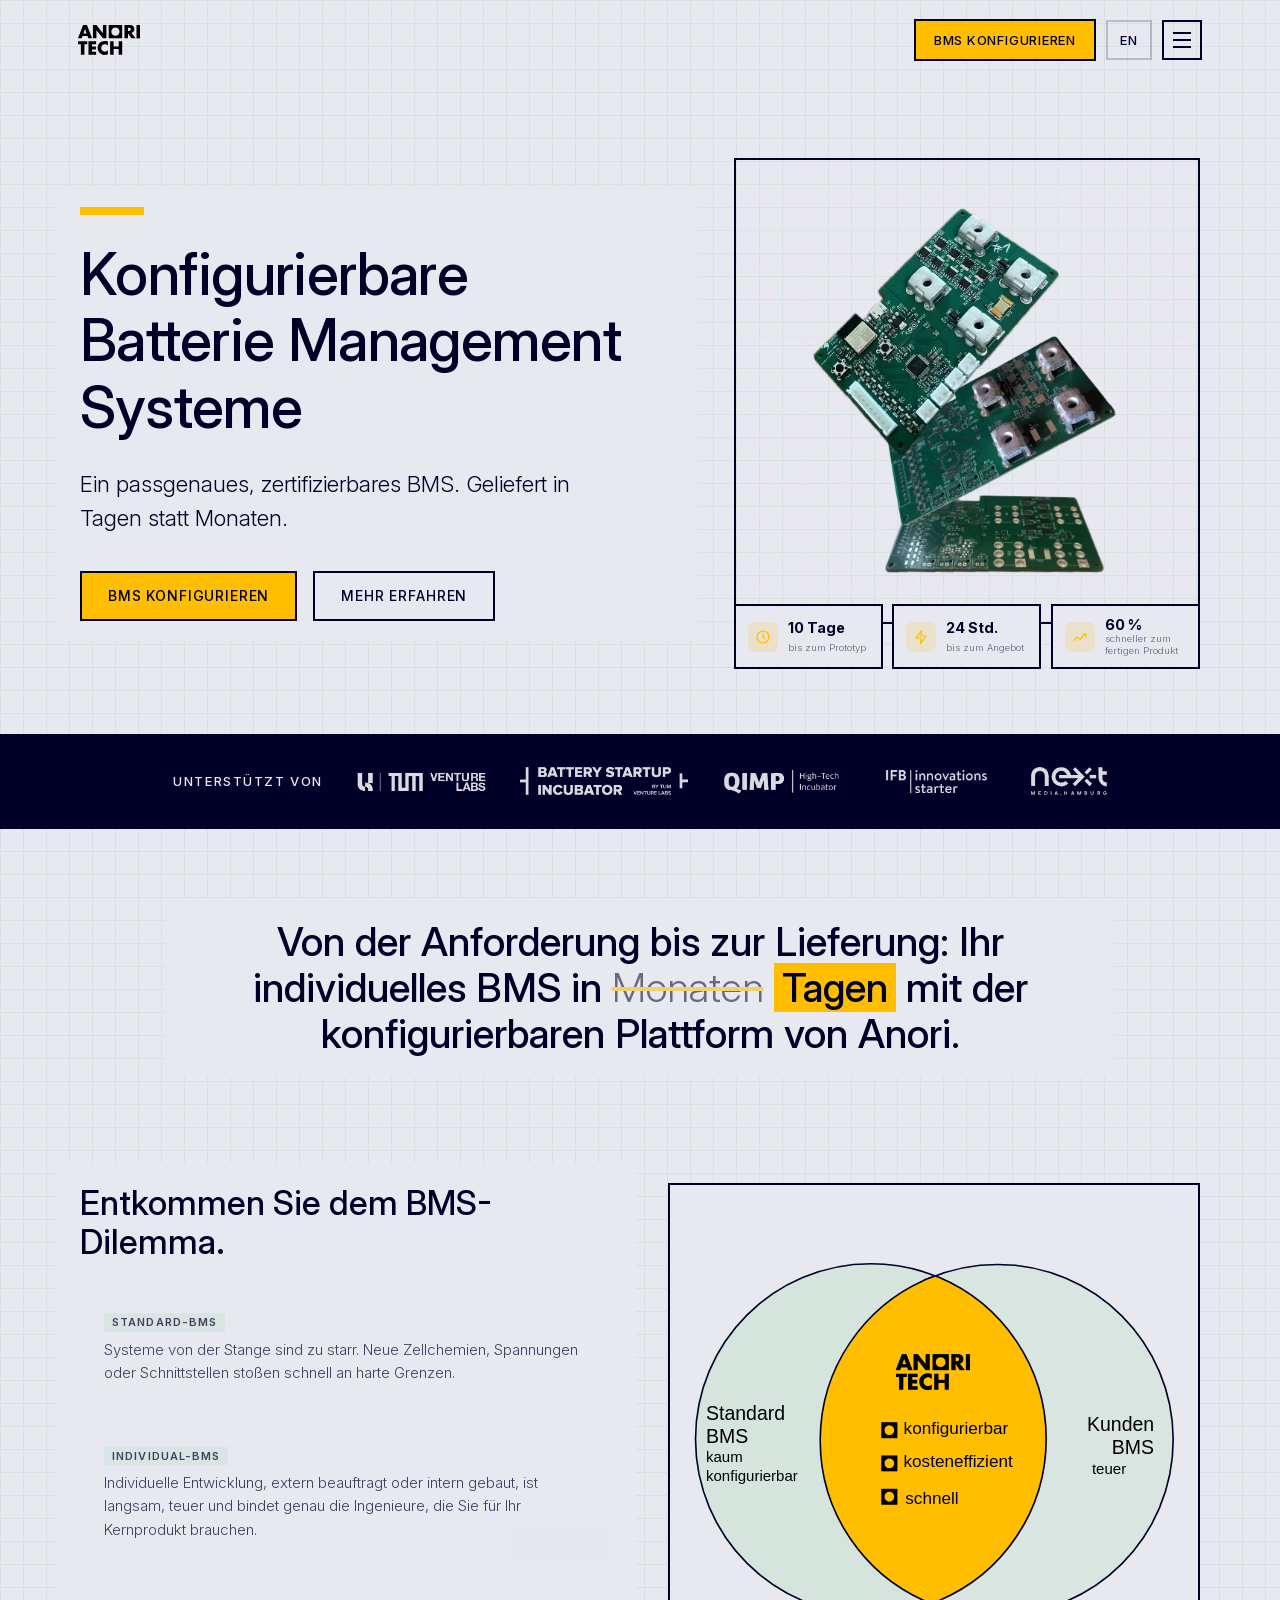
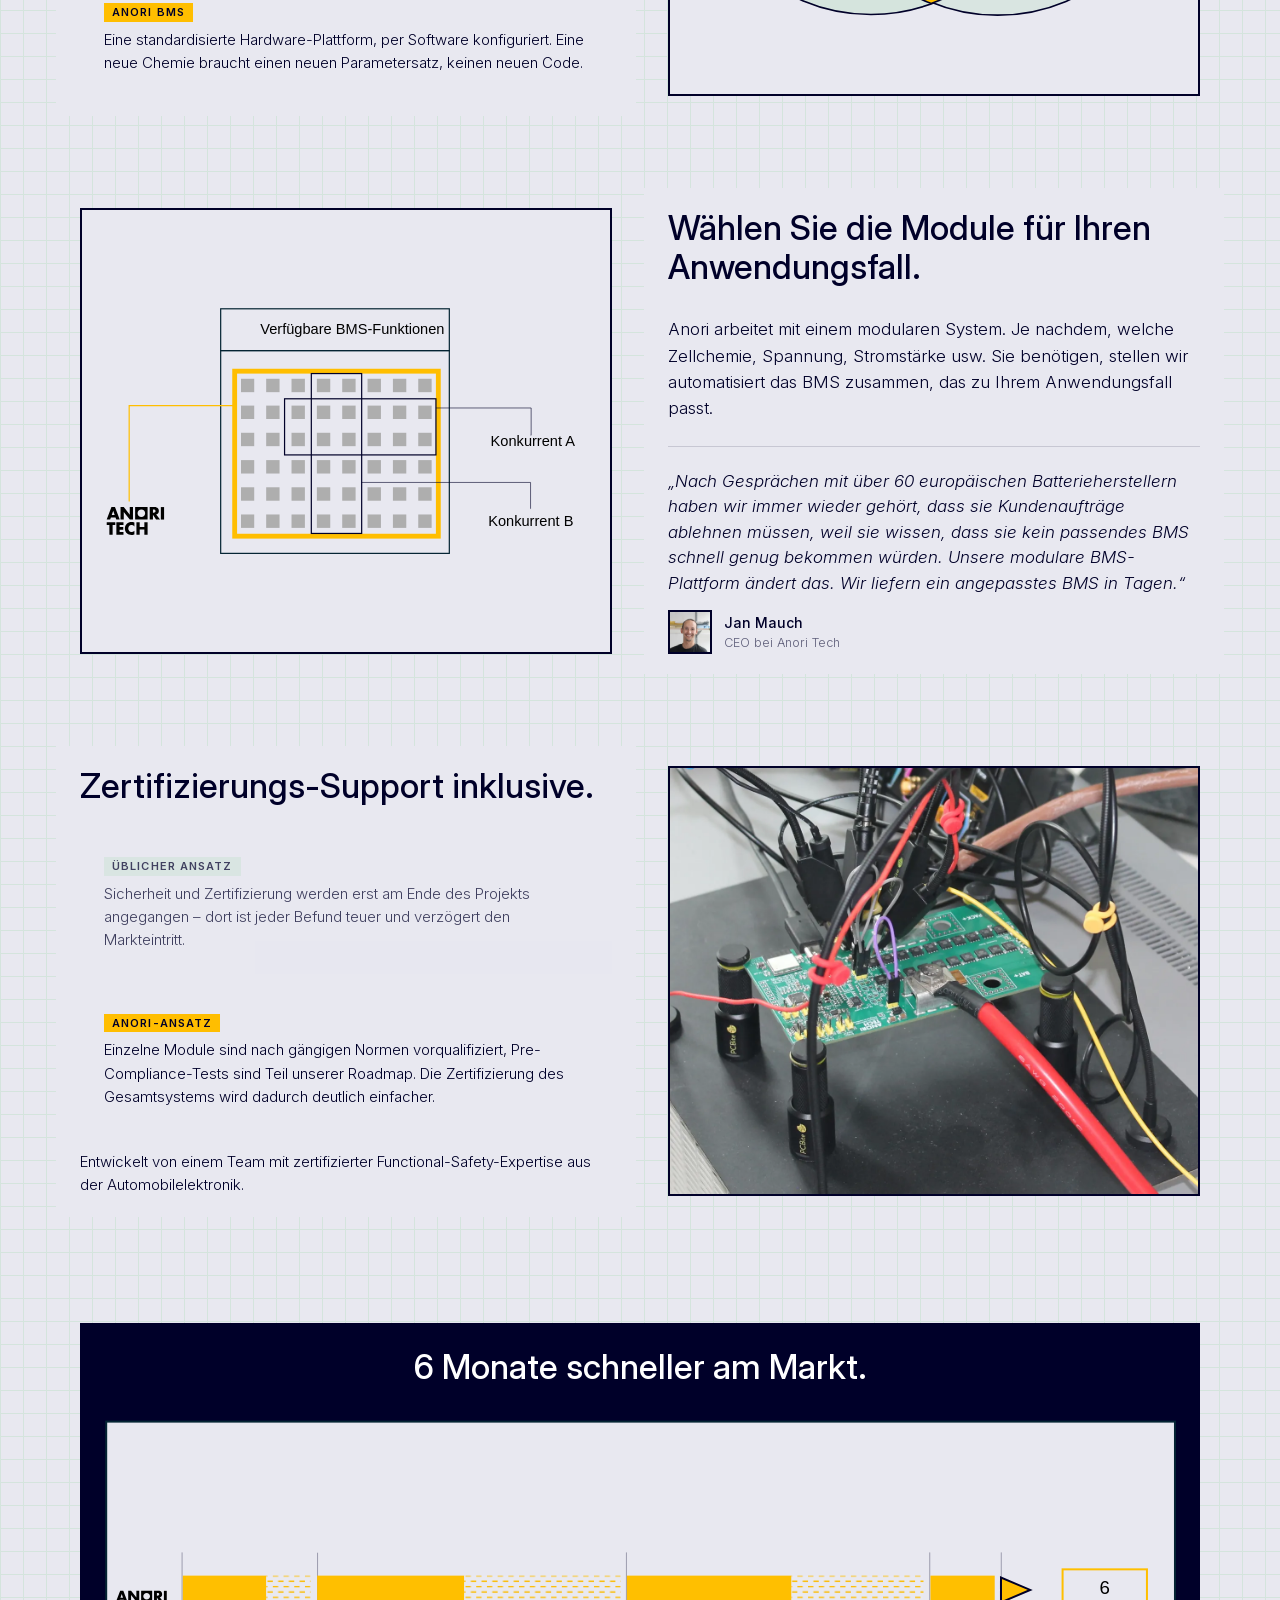
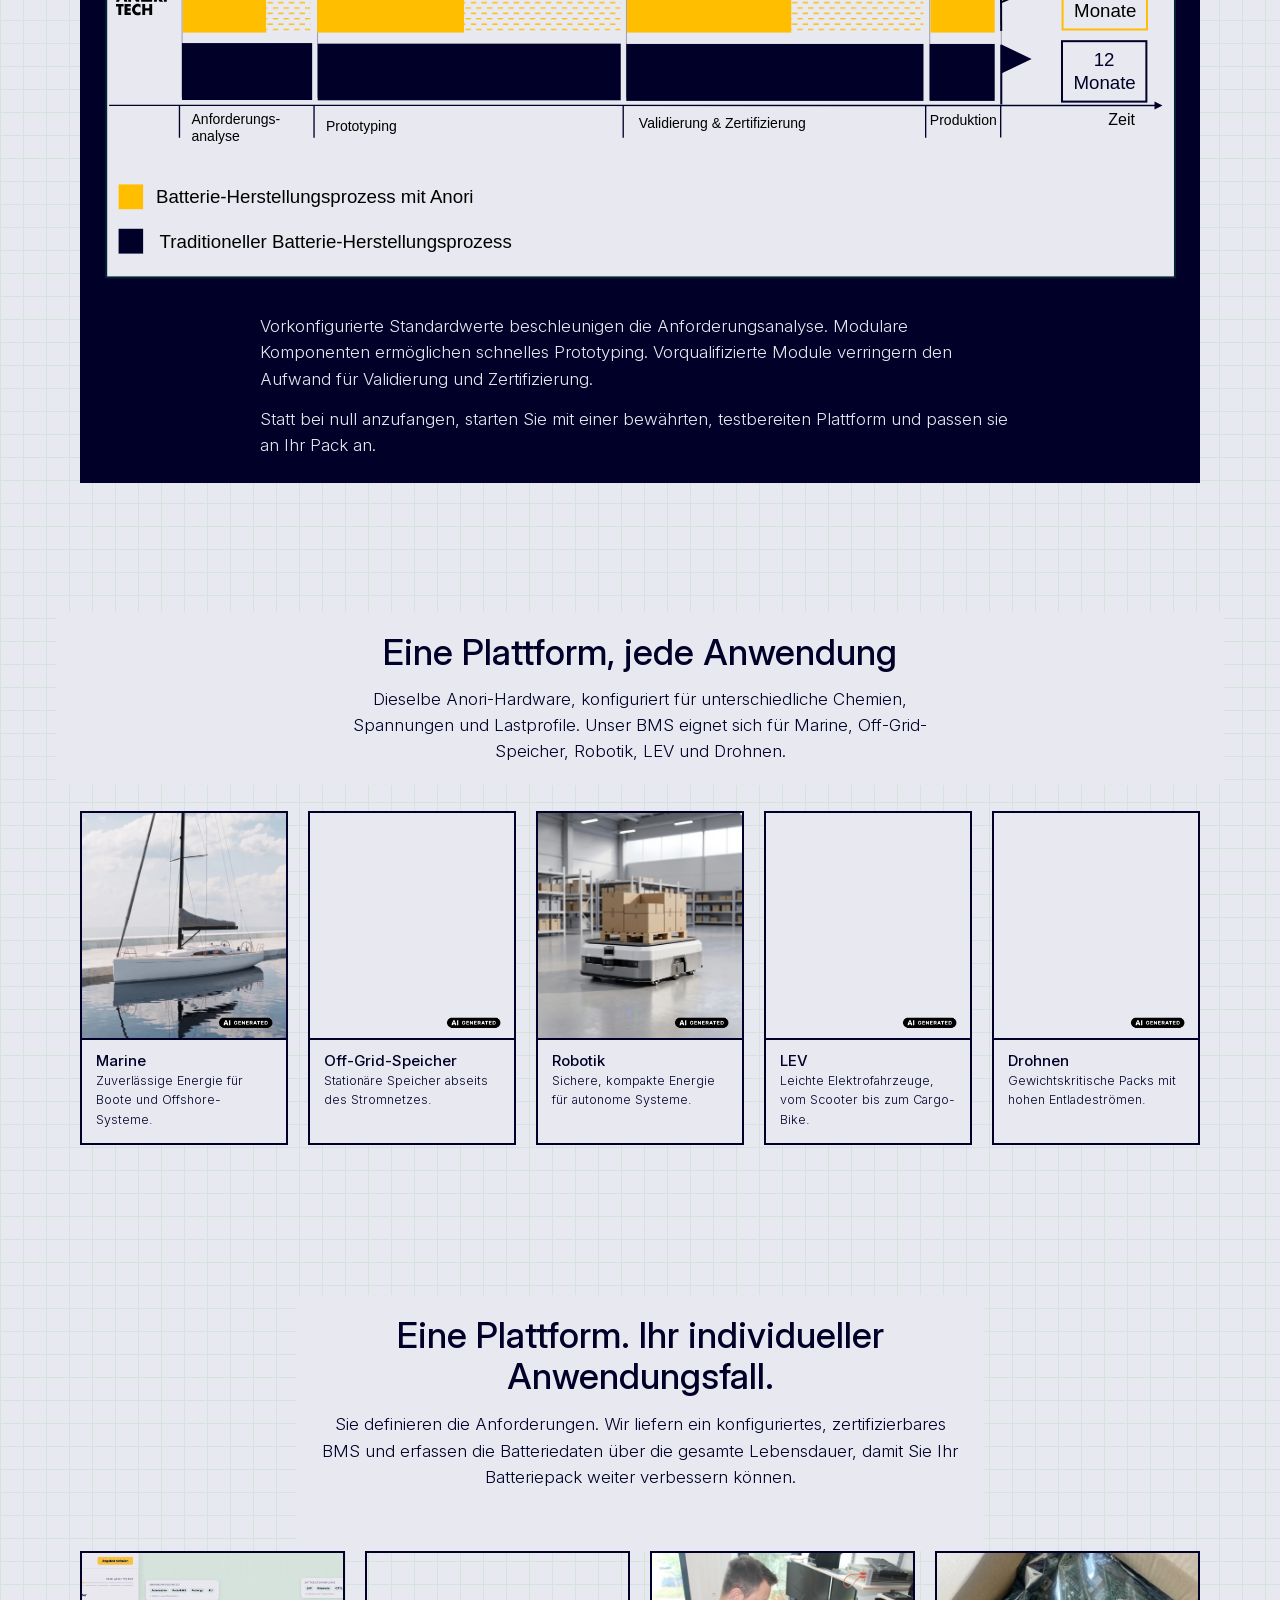
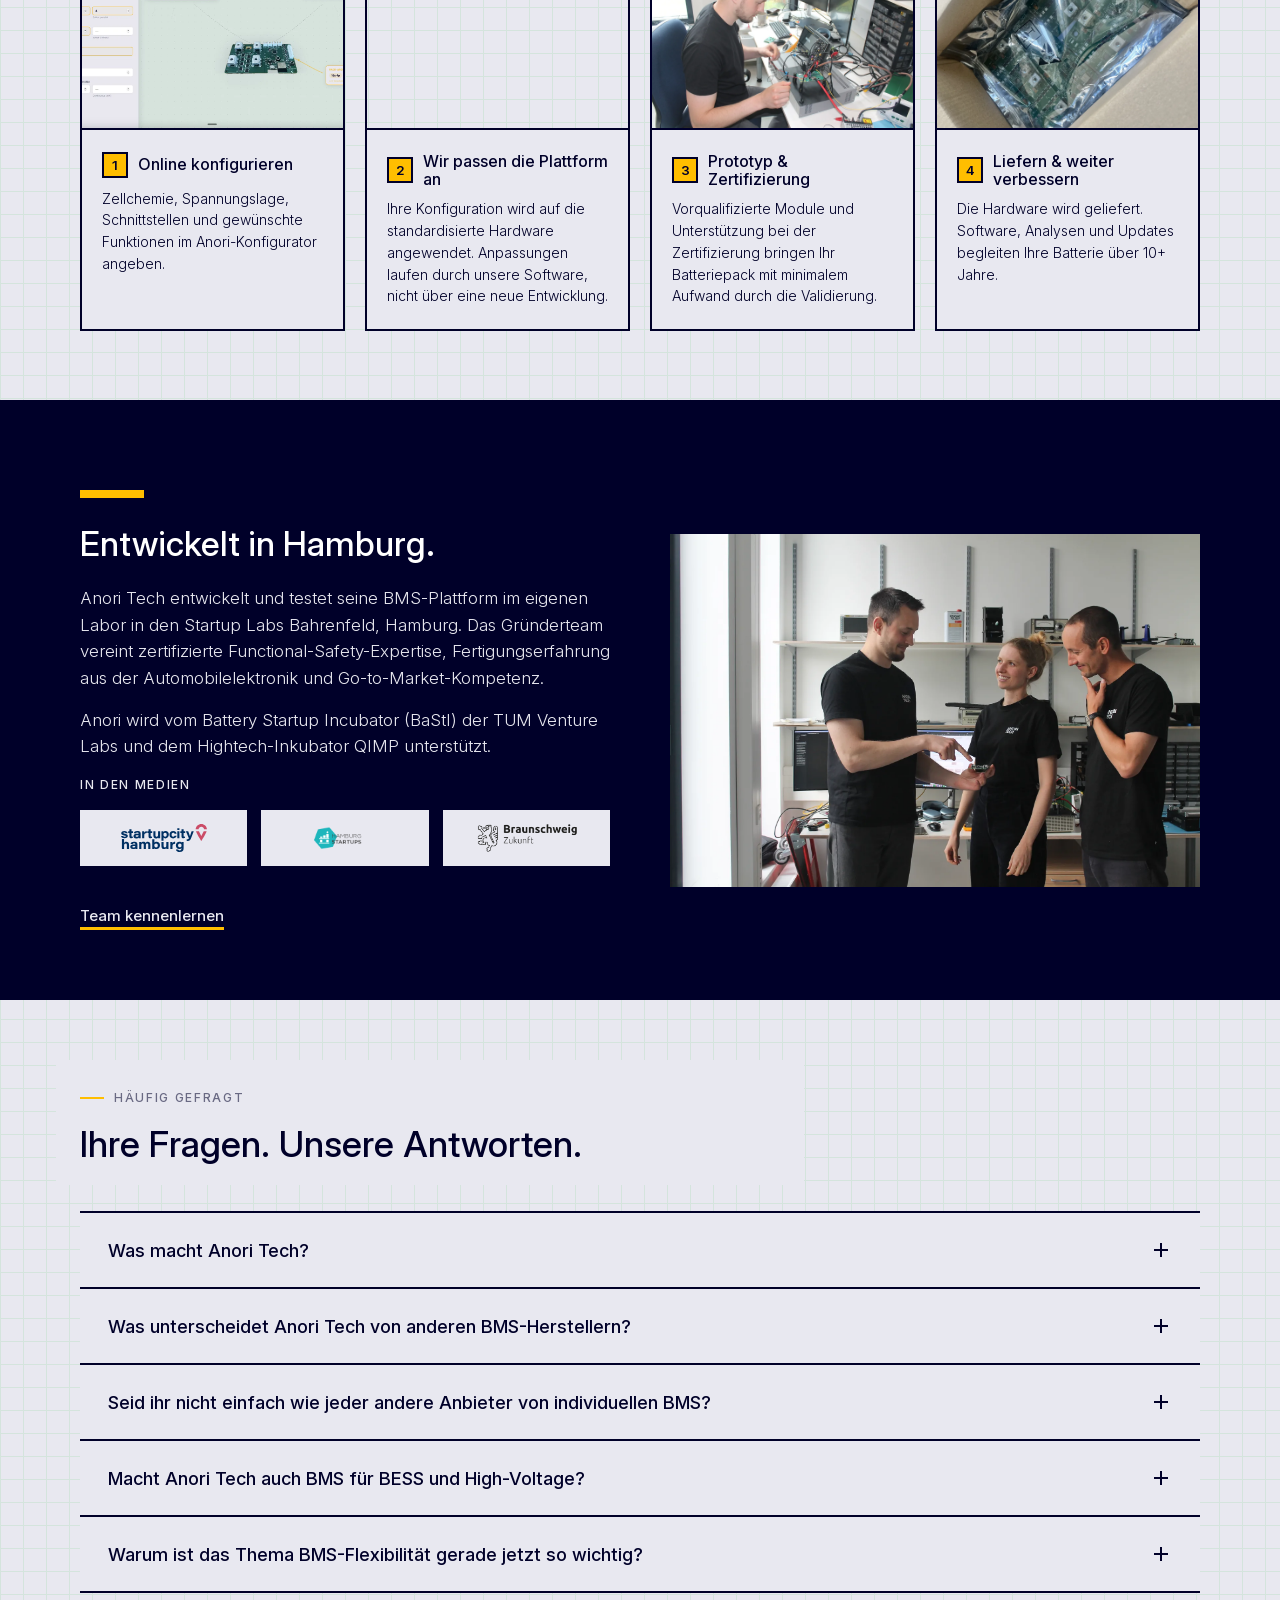
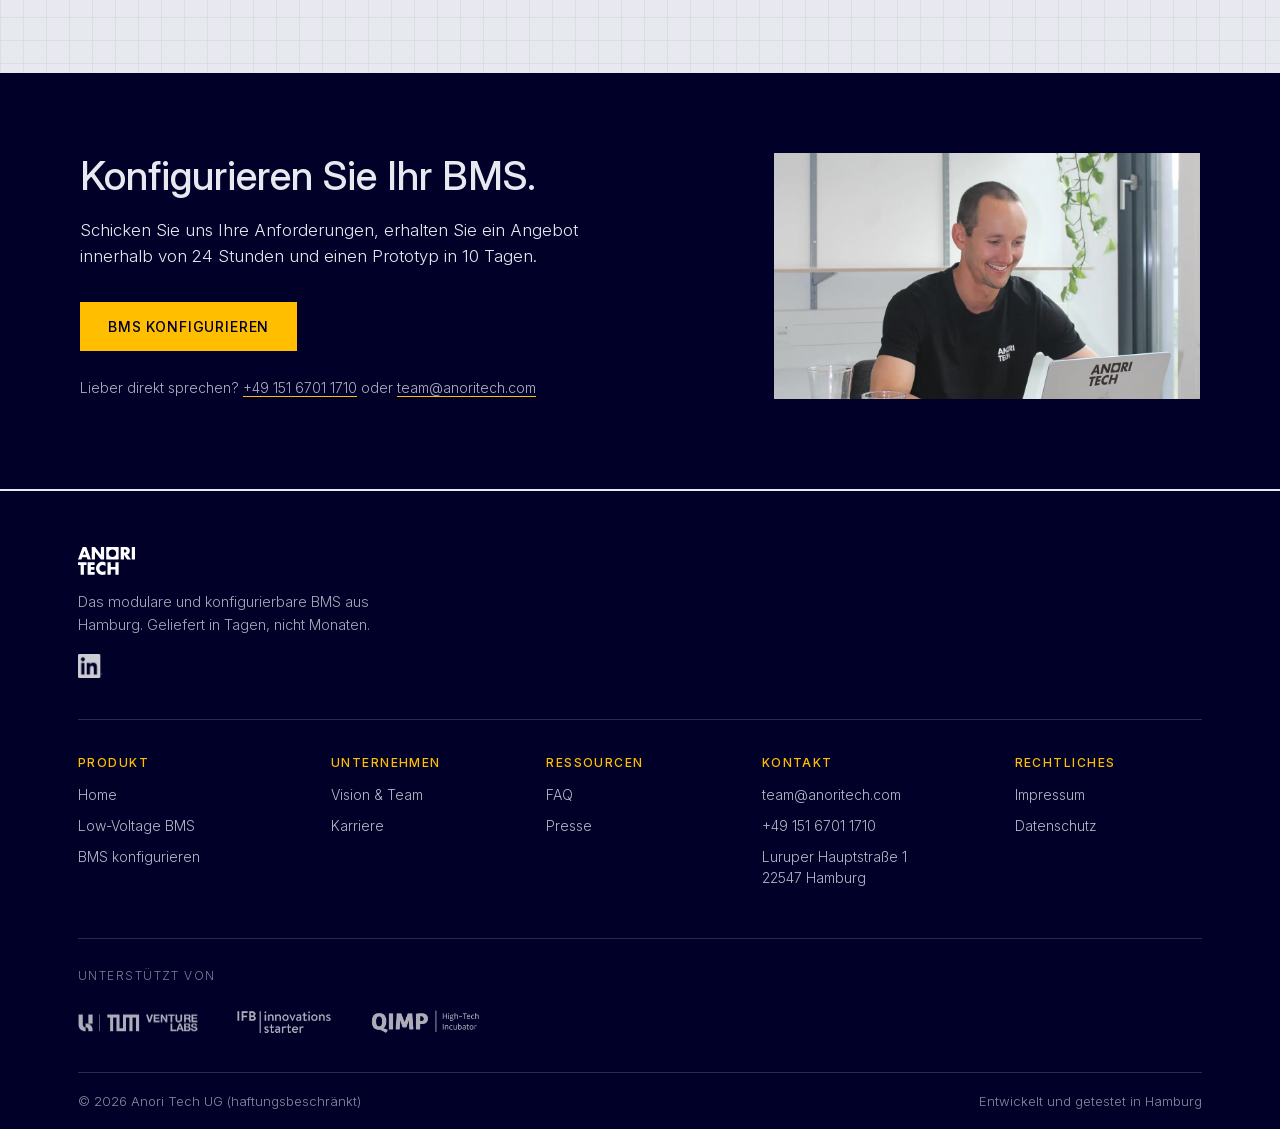
==== commit 1305f23f: "Website V2" ====
--- a/index.html
+++ b/index.html
@@ -1,829 +1,902 @@
 <!DOCTYPE html>
 <html lang="de">
 <head>
-  <meta charset="UTF-8">
-  <meta name="viewport" content="width=device-width, initial-scale=1.0">
-  <title>Anori Tech</title>
-  <meta name="description" content="Die schnellste und günstigste BMS-Entwicklung für innovative Batteriehersteller. Konfigurierbar, zertifizierbar, lieferbar.">
-  <!-- Security headers -->
-  <meta http-equiv="Content-Security-Policy" content="default-src 'self'; script-src 'self' 'unsafe-inline'; style-src 'self' 'unsafe-inline' https://fonts.googleapis.com; font-src 'self' https://fonts.gstatic.com; img-src 'self' data:; connect-src 'none'; frame-src 'none'; object-src 'none'; base-uri 'self'; form-action 'self' mailto:;">
-  <meta name="referrer" content="no-referrer-when-downgrade">
-  <link rel="icon" type="image/svg+xml" href="Image-Assets/anori-circlebox-blue500.svg">
-  <link rel="preconnect" href="https://fonts.googleapis.com">
-  <link rel="preconnect" href="https://fonts.gstatic.com" crossorigin>
-  <link href="https://fonts.googleapis.com/css2?family=Inter:wght@300;400;500;600;700;800&display=swap" rel="stylesheet">
-  <link rel="stylesheet" href="style.css">
-  <script src="translations.js"></script>
-
-  <style>
-    /* ===== INDEX PAGE ===== */
-
-    /* --- NAV: starts transparent over light-blue hero, goes dark on scroll --- */
-    #hdr { background: transparent; }
-    #hdr.scrolled {
-      background: rgba(0,0,41,.93);
-      backdrop-filter: blur(18px); -webkit-backdrop-filter: blur(18px);
-      box-shadow: 0 4px 24px rgba(0,0,0,.3);
+<meta charset="UTF-8">
+<meta name="viewport" content="width=device-width, initial-scale=1">
+<title data-i18n="meta.home.title">Anori Tech - Konfigurierbare Batteriemanagementsysteme</title>
+<meta name="description" content="Ein passgenaues, zertifizierbares BMS – geliefert in Tagen statt Monaten. Die konfigurierbare BMS-Plattform aus Hamburg." data-i18n-attr="content:meta.home.description">
+<link rel="canonical" href="https://anoritech.com/">
+<meta name="robots" content="index, follow, max-image-preview:large, max-snippet:-1">
+
+<meta property="og:type" content="website">
+<meta property="og:site_name" content="Anori Tech">
+<meta property="og:title" content="Konfigurierbare Batteriemanagementsysteme | Anori Tech" data-i18n-attr="content:meta.home.ogtitle">
+<meta property="og:description" content="Ein passgenaues, zertifizierbares BMS – geliefert in Tagen statt Monaten. Die konfigurierbare BMS-Plattform aus Hamburg." data-i18n-attr="content:meta.home.description">
+<meta property="og:url" content="https://anoritech.com/">
+<meta property="og:image" content="https://anoritech.com/assets/img/og-home.jpg">
+<meta property="og:image:width" content="1200">
+<meta property="og:image:height" content="630">
+<meta property="og:image:alt" content="Anori Low-Voltage BMS vor blauem Himmel, daneben der Claim: konfigurierbare Batteriemanagementsysteme" data-i18n-attr="content:meta.home.ogalt">
+<meta property="og:locale" content="de_DE">
+<meta name="twitter:card" content="summary_large_image">
+<meta name="twitter:title" content="Konfigurierbare Batteriemanagementsysteme | Anori Tech" data-i18n-attr="content:meta.home.ogtitle">
+<meta name="twitter:description" content="Ein passgenaues, zertifizierbares BMS – geliefert in Tagen statt Monaten. Die konfigurierbare BMS-Plattform aus Hamburg." data-i18n-attr="content:meta.home.description">
+<meta name="twitter:image" content="https://anoritech.com/assets/img/og-home.jpg">
+
+<meta name="theme-color" content="#000029">
+<link rel="icon" type="image/svg+xml" href="assets/logos/anori-circlebox-blue500.svg">
+<link rel="apple-touch-icon" href="assets/img/apple-touch-icon.png">
+
+<script>document.documentElement.classList.add('js');</script>
+<link rel="preload" href="assets/fonts/InterVariable.woff2" as="font" type="font/woff2" crossorigin>
+<link rel="stylesheet" href="assets/fonts/inter.css">
+<link rel="stylesheet" href="assets/site-chrome.css">
+<style>
+  :root{
+    --orange:#FFBE00;
+    --navy:#000029;
+    --lightblue:#D4E4DD;
+    --white:#E8E8F0;
+    --pure:#FFFFFF;
+    --hdr-h:80px;
+    --t:.25s ease;
+  }
+  *{margin:0;padding:0;box-sizing:border-box;}
+  /* height:auto ist Pflicht, sobald die Bilder width/height-Attribute tragen,
+     sonst haelt der Browser die Attribut-Hoehe fest und das Bild wird
+     verzerrt. Spezifischere Regeln weiter unten gewinnen weiterhin. */
+  img,svg{max-width:100%;height:auto;display:block;}
+  a{text-decoration:none;color:inherit;}
+  body{
+    font-family:'Inter', system-ui, -apple-system, 'Segoe UI', Roboto, 'Helvetica Neue', Arial, sans-serif;
+    font-weight:300;
+    color:var(--navy);
+    background:var(--white);
+    background-image:
+      linear-gradient(var(--lightblue) 1px, transparent 1px),
+      linear-gradient(90deg, var(--lightblue) 1px, transparent 1px);
+    background-size:23px 23px;
+    font-size:17px;
+    line-height:1.55;
+  }
+  h1,h2,h3,h4{font-weight:500;line-height:1.15;}
+  .wrap{max-width:1200px;margin:0 auto;padding:0 40px;}
+
+  /* ---------- solid box behind text, hides the grid ----------
+     Sized to the text block itself (not the full page width),
+     so it never bleeds into an image next to it. */
+  .solid{position:relative;}
+  .solid > *{position:relative;z-index:1;}
+  .solid::before{
+    content:'';
+    position:absolute;
+    top:-20px;bottom:-20px;left:-24px;right:-24px;
+    background:var(--white);
+    z-index:0;
+  }
+
+  /* Header, Burger-Menu, Slide-in-Nav, Footer und .btn kommen jetzt
+     komplett aus assets/site-chrome.css (siehe <link> oben) - das ist
+     die einzige Quelle fuer diese Elemente auf allen vier Seiten.
+     Hier folgt nur noch das Seiten-eigene Design (Hero, Cards, FAQ ...). */
+
+  /* ---------- hero ---------- */
+  .hero .wrap{display:grid;grid-template-columns:minmax(0,1.12fr) minmax(0,.88fr);gap:60px;align-items:center;padding:calc(var(--hdr-h) + 78px) 40px 64px;}
+  .hero h1{font-size:58px;letter-spacing:-.01em;overflow-wrap:break-word;}
+  .hero p.sub{font-size:22px;margin:26px 0 36px;max-width:520px;}
+  .hero .cta{display:flex;gap:16px;}
+  .accentbar{width:64px;height:8px;background:var(--orange);margin-bottom:26px;}
+
+  /* hero right-side graphic, taken from the live site header */
+  .hero-visual{width:100%;max-width:600px;margin-left:auto;}
+  .hero-img-frame{border:2px solid var(--navy);background:transparent;padding:0;}
+  .hero-img-frame img{width:100%;display:block;background:transparent;}
+  .hero-metrics{display:grid;grid-template-columns:repeat(3,1fr);gap:10px;margin-top:-20px;position:relative;z-index:2;}
+  .metric-card{
+    border:2px solid var(--navy);border-radius:0;
+    background:var(--white);padding:10px 12px;
+    display:grid;grid-template-columns:auto 1fr;grid-template-rows:auto auto;
+    align-items:center;column-gap:10px;text-align:left;
+  }
+  .metric-icon{
+    grid-row:1/3;grid-column:1;
+    width:30px;height:30px;border-radius:7px;
+    background:rgba(255,190,0,.16);
+    display:flex;align-items:center;justify-content:center;
+  }
+  .metric-card svg{width:16px;height:16px;stroke:var(--orange);}
+  .metric-num{grid-row:1;grid-column:2;display:block;font-size:14.5px;font-weight:700;line-height:1.2;}
+  .metric-label{grid-row:2;grid-column:2;font-size:9.5px;color:rgba(0,0,41,.55);line-height:1.25;}
+
+  /* ---------- supporters ---------- */
+  .supporters{background:var(--navy);}
+  .supporters .wrap{padding:26px 30px;display:flex;align-items:center;gap:34px;justify-content:center;flex-wrap:wrap;}
+  .supporters span{font-size:13px;letter-spacing:.12em;text-transform:uppercase;font-weight:500;white-space:nowrap;color:var(--white);}
+  .supporters img{height:28px;width:auto;filter:brightness(0) invert(1);opacity:.85;}
+  .supporters img[src*="qimp"]{height:33.6px;width:auto;}
+  .supporters img[src*="ifb-hamburg"]{height:43.7px;width:auto;}
+
+  /* ---------- big claim ---------- */
+  .claim .wrap{padding:90px 40px 70px;text-align:center;}
+  .claim h2{font-size:40px;max-width:900px;margin:0 auto;}
+  .claim .strike{text-decoration:line-through;text-decoration-color:var(--orange);text-decoration-thickness:4px;font-weight:300;opacity:.55;}
+  .claim .mark{background:var(--orange);padding:0 8px;}
+
+  /* ---------- compare sections ---------- */
+  section.compare{padding:56px 0;}
+  .compare .wrap{display:grid;grid-template-columns:1fr 1fr;gap:56px;align-items:center;}
+  .compare h2{font-size:34px;margin-bottom:30px;}
+  .duo{display:grid;gap:18px;}
+  .card{background:var(--white);padding:22px 24px;}
+  .card.bad{opacity:.72;}
+  .card h3{font-size:16px;font-weight:500;margin-bottom:6px;display:flex;align-items:center;gap:10px;}
+  .card p{font-size:15px;}
+  .tag{display:inline-block;font-size:11px;letter-spacing:.1em;text-transform:uppercase;font-weight:600;padding:3px 8px;}
+  .tag.bad{background:var(--lightblue);}
+  .tag.good{background:var(--orange);}
+  .compare img{width:100%;display:block;border:2px solid var(--navy);}
+  .compare img.noborder{border:none;}
+  .linkmore{font-weight:500;font-size:15px;border-bottom:3px solid var(--orange);display:inline-block;margin-top:22px;}
+
+  /* Framed image (Dilemma + Features): black border, padding ~1 grid tile (24px),
+     stretched to the height of the text column, image centered inside */
+  .framed .wrap{align-items:stretch;}
+  .img-frame{
+    border:2px solid var(--navy);background:var(--white);
+    padding:24px;
+    display:flex;align-items:center;justify-content:center;
+    min-height:0;min-width:0;
+  }
+  .img-frame img{width:100%;max-height:100%;object-fit:contain;display:block;}
+
+  /* Certification image: no border/padding frame; cropped (cover) so it
+     exactly matches the text column's height, no letterboxing.
+     min-height/min-width:0 lets this grid item actually shrink to the
+     row height set by the text column, instead of growing to the
+     image's own natural size (default flex/grid item behavior). */
+  .cert .wrap{align-items:stretch;}
+  .cert-frame{display:flex;min-height:0;min-width:0;}
+  .cert-frame img{width:100%;height:100%;object-fit:cover;display:block;}
+
+  /* CEO quote, now inline inside the Features text block */
+  .quote-inline{margin-top:24px;padding-top:22px;border-top:1px solid rgba(0,0,41,.14);}
+  .quote-inline .qtext{font-size:17px;font-style:italic;line-height:1.5;margin-bottom:14px;}
+  .quote-inline .qauthor{display:flex;align-items:center;gap:12px;}
+  .quote-inline .qauthor img{width:44px;height:44px;object-fit:cover;border:2px solid var(--navy);display:block;}
+  .quote-inline .qname{font-weight:500;font-size:14px;}
+  .quote-inline .qrole{font-size:12.5px;color:rgba(0,0,41,.6);}
+
+  /* ---------- full-width graphic section ---------- */
+  .fullwide{padding:70px 0;}
+  .fullwide h2{font-size:34px;}
+  .fullwide-img{width:100%;display:block;}
+  /* Navy is a boxed panel (content-width), not a full-bleed background */
+  .fullwide-box{background:var(--navy);color:var(--white);padding:24px;}
+  .fullwide-box .solid::before{display:none;}
+  .fullwide-box h2{color:var(--pure);}
+  .fullwide-box p{color:var(--white);}
+
+  /* ---------- timeline ---------- */
+  .timeline{background:var(--white);border:2px solid var(--navy);padding:34px 30px;}
+  .timeline .row{margin-bottom:26px;}
+  .timeline .label{font-size:13px;letter-spacing:.08em;text-transform:uppercase;font-weight:500;margin-bottom:8px;display:flex;justify-content:space-between;}
+  .bar{height:34px;display:flex;}
+  .bar div{height:100%;display:flex;align-items:center;justify-content:center;font-size:11px;font-weight:500;color:var(--navy);border-right:2px solid var(--pure);}
+  .b1{background:var(--lightblue);}
+  .b2{background:#b9cfc6;}
+  .b3{background:#9db9ae;}
+  .b4{background:var(--orange);}
+  .timeline .note{font-size:14px;margin-top:4px;}
+  .savings{font-size:15px;font-weight:500;background:var(--orange);display:inline-block;padding:4px 12px;margin-top:6px;}
+
+  /* ---------- process ---------- */
+  .process .wrap{padding:90px 40px 70px;}
+  /* keep the readability box behind the heading, but stop it at its own
+     bottom edge (instead of the usual -20px overshoot) and add clearance
+     below, so it never bleeds into the step images underneath. */
+  .process .solid{margin-bottom:26px;}
+  .process .solid::before{bottom:0;}
+  .process h2{font-size:36px;text-align:center;margin-bottom:14px;}
+  .process p.lead{text-align:center;max-width:640px;margin:0 auto 54px;}
+  .steps{display:grid;grid-template-columns:repeat(4,1fr);gap:20px;}
+  .step-wrap{display:flex;flex-direction:column;}
+  .step-img{width:100%;aspect-ratio:3/2;object-fit:cover;display:block;border:2px solid var(--navy);border-bottom:none;}
+  .step{border:2px solid var(--navy);background:var(--white);padding:22px 20px;position:relative;flex:1;}
+  .step-head{display:flex;align-items:center;gap:10px;margin-bottom:10px;}
+  .step .n{flex-shrink:0;width:26px;height:26px;background:var(--orange);border:2px solid var(--navy);display:flex;align-items:center;justify-content:center;font-weight:600;font-size:13px;}
+  .step h3{font-size:16px;font-weight:500;margin:0;}
+  .step p{font-size:14px;}
+
+  /* ---------- use cases (same grid-pattern background as the rest of the page) ---------- */
+  .cases .wrap{padding:80px 40px;}
+  .cases h2{font-size:36px;text-align:center;margin-bottom:12px;}
+  .cases p.lead{text-align:center;max-width:620px;margin:0 auto 46px;}
+  .casegrid{display:grid;grid-template-columns:repeat(5,1fr);gap:20px;}
+  .case{border:2px solid var(--navy);background:var(--white);}
+  .case-img-wrap{position:relative;}
+  .case-img-wrap img{width:100%;aspect-ratio:9/10;object-fit:cover;display:block;border-bottom:2px solid var(--navy);}
+  .case-img-wrap .ai-label{position:absolute;right:6px;bottom:6px;width:34%;height:auto;aspect-ratio:auto;border:none;display:block;}
+  .case h3{font-size:15px;font-weight:500;padding:12px 14px 2px;}
+  .case p{font-size:12.5px;padding:0 14px 14px;}
+
+  /* ---------- team (blue/navy background, image right, text left) ---------- */
+  .team{background:var(--navy);color:var(--white);}
+  .team .wrap{padding:90px 40px 70px;display:grid;grid-template-columns:1fr 1fr;gap:60px;align-items:center;}
+  .team img{width:100%;border:none;display:block;}
+  .team h2{font-size:34px;margin-bottom:22px;color:var(--pure);}
+  .team p{margin-bottom:16px;color:var(--white);}
+  .team .solid::before{display:none;}
+  .team .linkmore{color:var(--white);}
+  .media-row-label{font-size:12px;letter-spacing:.14em;text-transform:uppercase;font-weight:500;color:var(--white);margin:10px 0 14px;}
+  .media-boxes{display:flex;flex-wrap:wrap;gap:14px;margin-bottom:16px;}
+  .media-box{background:var(--white);padding:14px 18px;display:flex;align-items:center;justify-content:center;flex:1 1 140px;min-height:56px;}
+  .media-box img{max-height:28px;width:auto;display:block;}
+
+  /* ---------- FAQ ---------- */
+  .faqsec .wrap{padding:80px 40px;}
+  .faqsec h2{font-size:36px;margin-bottom:12px;}
+  .faqsec .eyebrow{display:inline-flex;align-items:center;gap:10px;font-size:12px;font-weight:500;letter-spacing:.14em;text-transform:uppercase;color:rgba(0,0,41,.55);margin-bottom:16px;}
+  .faqsec .eyebrow::before{content:'';width:24px;height:2px;background:var(--orange);}
+  .faqsec .section-head{max-width:700px;margin-bottom:46px;}
+  .faq{border-top:2px solid var(--navy);}
+  .faq-item{border-bottom:2px solid var(--navy);background:var(--white);padding:26px 28px;}
+  .faq-q{
+    display:flex;align-items:center;justify-content:space-between;gap:16px;
+    width:100%;font-size:18px;font-weight:500;
+    background:none;border:none;color:inherit;font-family:inherit;
+    text-align:left;cursor:pointer;
+  }
+  .faq-icon{flex-shrink:0;width:22px;height:22px;position:relative;}
+  .faq-icon::before,.faq-icon::after{
+    content:'';position:absolute;top:50%;left:50%;
+    background:var(--navy);transition:transform .25s ease,opacity .25s ease;
+  }
+  .faq-icon::before{width:14px;height:2px;transform:translate(-50%,-50%);}
+  .faq-icon::after{width:2px;height:14px;transform:translate(-50%,-50%);}
+  .faq-item.open .faq-icon::after{transform:translate(-50%,-50%) rotate(90deg);opacity:0;}
+  .faq-a{max-height:0;overflow:hidden;transition:max-height .35s ease;}
+  .faq-item.open .faq-a{max-height:2000px;}
+  .faq-a-inner{padding-top:14px;}
+  .faq-a p{font-size:15px;color:rgba(0,0,41,.8);}
+  .faq-a p + p{margin-top:12px;}
+  .faq-a ol{counter-reset:faqnum;margin-top:14px;list-style:none;padding-left:0;}
+  .faq-a ol li{counter-increment:faqnum;font-size:15px;color:rgba(0,0,41,.8);margin-bottom:12px;}
+  .faq-a ol li:last-child{margin-bottom:0;}
+  .faq-a ol li::before{
+    content:counter(faqnum) ". ";
+    font-weight:600;color:var(--navy);
+  }
+  .faq-a ol li strong{color:var(--navy);}
+
+  /* ---------- cta ---------- */
+  .cta-final{background:var(--navy);color:var(--white);}
+  .cta-final .wrap{display:grid;grid-template-columns:1.2fr .8fr;gap:56px;align-items:stretch;padding:80px 40px 90px;}
+  .cta-final h2{font-size:40px;margin-bottom:18px;}
+  .cta-final p.lead{max-width:560px;margin-bottom:32px;}
+  .cta-final .buttons{display:flex;gap:16px;justify-content:flex-start;margin-bottom:26px;}
+  .cta-final .btn{border-color:var(--orange);}
+  .cta-final .cta-contact{font-size:14px;color:rgba(232,232,240,.75);}
+  .cta-final .cta-contact span{border-bottom:1px solid var(--orange);}
+  .cta-final-frame{position:relative;overflow:hidden;min-height:0;min-width:0;}
+  .cta-final-frame img{position:absolute;inset:0;width:100%;height:100%;object-fit:cover;display:block;}
+
+  /* ---------- scroll-triggered reveal animations ---------- */
+  .js .reveal{
+    opacity:0;
+    transform:translateY(28px);
+    transition:opacity .7s cubic-bezier(.22,.61,.36,1),transform .7s cubic-bezier(.22,.61,.36,1);
+    will-change:opacity,transform;
+  }
+  .js .reveal.in-view{opacity:1;transform:translateY(0);}
+
+  /* header stats: staggered, one after another */
+  .js .hero-metrics .metric-card:nth-child(1){transition-delay:.05s;}
+  .js .hero-metrics .metric-card:nth-child(2){transition-delay:.18s;}
+  .js .hero-metrics .metric-card:nth-child(3){transition-delay:.31s;}
+
+  /* use-case boxes (image + text): staggered */
+  .js .casegrid .case:nth-child(1){transition-delay:.05s;}
+  .js .casegrid .case:nth-child(2){transition-delay:.14s;}
+  .js .casegrid .case:nth-child(3){transition-delay:.23s;}
+  .js .casegrid .case:nth-child(4){transition-delay:.32s;}
+  .js .casegrid .case:nth-child(5){transition-delay:.41s;}
+
+  /* process steps: staggered */
+  .js .steps .step-wrap:nth-child(1){transition-delay:.05s;}
+  .js .steps .step-wrap:nth-child(2){transition-delay:.16s;}
+  .js .steps .step-wrap:nth-child(3){transition-delay:.27s;}
+  .js .steps .step-wrap:nth-child(4){transition-delay:.38s;}
+
+  /* marker sweep for the highlighted "days" word in the claim */
+  .js .mark{
+    background:linear-gradient(90deg,var(--orange),var(--orange)) no-repeat;
+    background-size:0% 100%;
+    transition:background-size 1s cubic-bezier(.22,.61,.36,1);
+  }
+  .js .mark.marker-play{background-size:100% 100%;}
+
+  @media (prefers-reduced-motion:reduce){
+    .js .reveal{opacity:1 !important;transform:none !important;transition:none !important;}
+    .js .mark{background-size:100% 100% !important;transition:none !important;}
+  }
+
+  /* ================= mobile ================= */
+  @media (max-width:860px){
+    .wrap{padding:0 24px;}
+    .hero .wrap{grid-template-columns:1fr;gap:40px;padding:calc(var(--hdr-h) + 40px) 24px 48px;}
+    .hero h1{font-size:40px;}
+    .hero p.sub{font-size:18px;}
+    .hero-visual{max-width:100%;margin:0;}
+    .hero-metrics{margin-top:-16px;}
+    .claim h2{font-size:28px;}
+    .compare h2{font-size:26px;}
+    .compare .wrap{grid-template-columns:1fr;gap:32px;}
+    .img-frame{padding:20px;}
+    .cert-frame img{height:auto;object-fit:contain;}
+    .cta-final .wrap{grid-template-columns:1fr;gap:32px;}
+    .cta-final-frame{position:static;min-height:220px;}
+    .cta-final-frame img{position:static;height:auto;object-fit:contain;}
+    .casegrid{grid-template-columns:repeat(2,1fr);}
+    .steps{grid-template-columns:1fr 1fr;}
+    .team .wrap{grid-template-columns:1fr;gap:32px;padding-top:64px;}
+    .fullwide-box{padding:18px;}
+  }
+  @media (max-width:560px){
+    .wrap{padding:0 18px;}
+    .hero h1{font-size:32px;}
+    .hero .cta{flex-direction:column;align-items:flex-start;}
+    .hero-metrics{gap:8px;}
+    .metric-card{padding:8px 10px;column-gap:8px;}
+    .metric-icon{width:26px;height:26px;}
+    .metric-card svg{width:14px;height:14px;}
+    .metric-num{font-size:12.5px;}
+    .metric-label{font-size:8.5px;}
+    .casegrid{grid-template-columns:1fr 1fr;gap:12px;}
+    .steps{grid-template-columns:1fr;}
+    .cta-final .buttons{flex-direction:column;align-items:flex-start;}
+    .supporters .wrap{gap:18px;}
+    .duo{gap:14px;}
+    .faq-q{font-size:16px;}
+  }
+  /* very small phones: 3 metric boxes side by side get too cramped, stack instead */
+  @media (max-width:400px){
+    .hero-metrics{grid-template-columns:1fr;}
+    .metric-card{padding:10px 14px;column-gap:12px;}
+    .metric-icon{width:32px;height:32px;}
+    .metric-card svg{width:16px;height:16px;}
+    .metric-num{font-size:15px;}
+    .metric-label{font-size:11px;}
+  }
+</style>
+
+<script type="application/ld+json">
+{
+  "@context": "https://schema.org",
+  "@graph": [
+    {
+      "@type": "Organization",
+      "@id": "https://anoritech.com/#organization",
+      "name": "Anori Tech UG (haftungsbeschränkt)",
+      "alternateName": ["Anori Tech", "Anoritech", "Anori"],
+      "url": "https://anoritech.com/",
+      "logo": {
+        "@type": "ImageObject",
+        "url": "https://anoritech.com/assets/logos/anori-black.svg"
+      },
+      "image": "https://anoritech.com/assets/img/og-home.jpg",
+      "description": "Anori Tech ist eine software-definierte BMS-Plattform aus Hamburg. Batteriepack-Hersteller konfigurieren ihr Batteriemanagementsystem, statt es zu entwickeln, und erhalten ein passgenaues, zertifizierungsfähiges BMS in Tagen statt Monaten.",
+      "email": "team@anoritech.com",
+      "telephone": "+4915167011710",
+      "foundingDate": "2025-11-28",
+      "legalName": "Anori Tech UG (haftungsbeschränkt)",
+      "address": {
+        "@type": "PostalAddress",
+        "streetAddress": "Luruper Hauptstraße 1",
+        "postalCode": "22547",
+        "addressLocality": "Hamburg",
+        "addressRegion": "Hamburg",
+        "addressCountry": "DE"
+      },
+      "contactPoint": {
+        "@type": "ContactPoint",
+        "email": "team@anoritech.com",
+        "telephone": "+4915167011710",
+        "contactType": "sales",
+        "areaServed": "EU",
+        "availableLanguage": ["de", "en"]
+      },
+      "sameAs": ["https://www.linkedin.com/company/anori-tech/"],
+      "founder": [
+        {"@type": "Person", "name": "Stefan Akatyschew", "jobTitle": "Chief Technology Officer", "sameAs": "https://www.linkedin.com/in/sakatyschew/"},
+        {"@type": "Person", "name": "Jan Mauch", "jobTitle": "Chief Executive Officer", "sameAs": "https://www.linkedin.com/in/janmauch/"},
+        {"@type": "Person", "name": "Anina Tietjens", "jobTitle": "Chief Operating Officer", "sameAs": "https://www.linkedin.com/in/anina-tietjens/"}
+      ],
+      "knowsAbout": [
+        "Batteriemanagementsystem",
+        "Battery Management System",
+        "Zellbalancing",
+        "State of Charge",
+        "State of Health",
+        "LFP",
+        "Batteriepack-Entwicklung",
+        "UN ECE R10",
+        "ISO 23625",
+        "EU-Batterieverordnung 2023/1542"
+      ]
+    },
+    {
+      "@type": "WebSite",
+      "@id": "https://anoritech.com/#website",
+      "url": "https://anoritech.com/",
+      "name": "Anori Tech",
+      "inLanguage": "de-DE",
+      "publisher": {"@id": "https://anoritech.com/#organization"}
+    },
+    {
+      "@type": "WebPage",
+      "@id": "https://anoritech.com/#webpage",
+      "url": "https://anoritech.com/",
+      "name": "Anori Tech - Konfigurierbare Batteriemanagementsysteme",
+      "description": "Ein passgenaues, zertifizierbares BMS – geliefert in Tagen statt Monaten. Die konfigurierbare BMS-Plattform aus Hamburg.",
+      "isPartOf": {"@id": "https://anoritech.com/#website"},
+      "about": {"@id": "https://anoritech.com/#organization"},
+      "primaryImageOfPage": "https://anoritech.com/assets/img/og-home.jpg",
+      "inLanguage": "de-DE",
+      "datePublished": "2026-08-14",
+      "dateModified": "2026-08-14"
     }
-    .burger-btn span { background: var(--blue); }
-    #hdr.scrolled .burger-btn span { background: #fff; }
-    .burger-btn:hover { background: rgba(0,0,41,.07); }
-    #hdr.scrolled .burger-btn:hover { background: rgba(255,255,255,.1); }
-    /* Logo swap: dark logo by default, white when scrolled */
-    .logo-white { display: none; }
-    .logo-black { display: block; }
-    #hdr.scrolled .logo-white { display: block; }
-    #hdr.scrolled .logo-black { display: none; }
-
-    /* ===== HERO – off-white background ===== */
-    #hero {
-      padding: 120px 0 96px;
-      background: var(--off-white);
-      overflow: hidden; position: relative;
-    }
-    #hero::before {
-      content: ''; position: absolute; top: -80px; right: -80px;
-      width: 520px; height: 520px; pointer-events: none;
-      background: radial-gradient(circle, rgba(0,0,41,.05) 0%, transparent 65%);
-    }
-    .hero-grid { display: grid; grid-template-columns: 1fr 1fr; gap: 64px; align-items: center; }
-
-    .hero-title { color: var(--blue); margin-bottom: 20px; }
-
-    /* Rotating subline – dark blue */
-    .hero-sub-static { font-size: 1rem; color: rgba(0,0,41,.6); font-weight: 400; margin-bottom: 2px; }
-    .hero-rotate-wrap { overflow: hidden; height: 2rem; margin-bottom: 36px; }
-    .hero-rotate-word {
-      display: block; font-size: 1.05rem; font-weight: 700;
-      color: var(--blue); /* dark blue, not orange */
-      line-height: 2rem;
-    }
-    /* CTAs */
-    .hero-btns { display: flex; gap: 12px; flex-wrap: wrap; margin-bottom: 14px; }
-    .btn-outline-dark {
-      background: transparent; color: var(--blue); border: 2px solid rgba(0,0,41,.4);
-    }
-    .btn-outline-dark:hover { background: rgba(0,0,41,.06); border-color: var(--blue); transform: translateY(-2px); }
-    .hero-note {
-      font-size: .78rem; color: rgba(0,0,41,.45);
-      display: flex; align-items: center; gap: 8px;
-    }
-    .hero-note::before {
-      content: ''; width: 6px; height: 6px;
-      background: var(--orange); border-radius: 50%; flex-shrink: 0;
-      animation: pulse 2s infinite;
-    }
-    /* Hero right visual */
-    .hero-visual { position: relative; padding-bottom: 80px; }
-    .hero-img-wrap {
-      border-radius: var(--radius-lg); overflow: hidden;
-      box-shadow: 0 20px 56px rgba(0,0,41,.18);
-    }
-    .hero-img-wrap img { width: 100%; height: auto; display: block; }
-    /* Metric cards */
-    .hero-metrics {
-      position: absolute; bottom: 0; left: 0; right: 0;
-      display: grid; grid-template-columns: repeat(3, 1fr); gap: 10px;
-    }
-    .metric-card {
-      background: #fff; border-radius: var(--radius);
-      padding: 14px 10px; text-align: center;
-      box-shadow: 0 6px 24px rgba(0,0,41,.14);
-    }
-    .metric-icon {
-      width: 30px; height: 30px; border-radius: 8px;
-      background: rgba(255,190,0,.12);
-      display: flex; align-items: center; justify-content: center;
-      margin: 0 auto 8px;
-    }
-    .metric-num {
-      display: block; font-size: 1.15rem; font-weight: 800;
-      color: var(--blue); line-height: 1.1; margin-bottom: 4px;
-    }
-    .metric-label { font-size: .6rem; color: var(--muted); line-height: 1.35; }
-
-    /* ===== PROBLEM – dark blue (unchanged structure, eyebrow style adjusted) ===== */
-    #problem { padding: 100px 0; background: var(--blue); position: relative; }
-    #problem::before {
-      content: ''; position: absolute; bottom: -60px; left: -60px;
-      width: 400px; height: 400px; pointer-events: none;
-      background: radial-gradient(circle, rgba(212,228,221,.06) 0%, transparent 65%);
-    }
-    /* Eyebrow: same style as pilot (subtle, no orange fill) */
-    .prob-eyebrow {
-      background: rgba(255,255,255,.1);
-      color: rgba(255,255,255,.85);
-      border: 1px solid rgba(255,255,255,.18);
-    }
-    .prob-heading { color: #fff; margin-bottom: 40px; max-width: 680px; }
-    .prob-image-band {
-      border-radius: var(--radius-lg); overflow: hidden;
-      height: 240px; position: relative; margin-bottom: 48px;
-    }
-    .prob-image-band img { width: 100%; height: 100%; object-fit: cover; object-position: center; }
-    .prob-image-band::after {
-      content: ''; position: absolute; inset: 0;
-      background: linear-gradient(135deg, rgba(0,0,41,.5) 0%, rgba(212,228,221,.2) 100%);
-      pointer-events: none;
-    }
-    .prob-cols { display: grid; grid-template-columns: 1fr 1fr; gap: 48px; align-items: start; }
-    .prob-bullets { display: flex; flex-direction: column; }
-    .prob-bullet {
-      display: flex; align-items: flex-start; gap: 14px;
-      padding: 16px 0; border-bottom: 1px solid rgba(255,255,255,.07);
-    }
-    .prob-bullet:last-of-type { border-bottom: none; }
-    .prob-arrow { flex-shrink: 0; margin-top: 2px; }
-    .prob-bullet-text { color: rgba(255,255,255,.8); font-size: .95rem; line-height: 1.55; }
-    .prob-callout {
-      margin-top: 20px; padding: 16px 18px;
-      background: rgba(255,190,0,.1); border: 1px solid rgba(255,190,0,.25);
-      border-left: 3px solid var(--orange); border-radius: var(--radius);
-      display: flex; align-items: flex-start; gap: 12px;
-    }
-    .prob-callout-icon { flex-shrink: 0; margin-top: 1px; }
-    .prob-callout-text { color: rgba(255,255,255,.85); font-size: .9rem; font-weight: 500; line-height: 1.55; }
-    .prob-quote { background: var(--light-blue); border-radius: var(--radius-lg); padding: 32px; height: 100%; }
-    .prob-qmark { font-size: 3.5rem; line-height: .85; color: rgba(0,0,41,.2); font-family: Georgia, serif; margin-bottom: 14px; display: block; }
-    .prob-qtext { color: var(--blue); font-size: .97rem; line-height: 1.75; font-style: italic; font-weight: 500; margin-bottom: 20px; }
-    .prob-qsource { font-size: .75rem; font-weight: 700; color: var(--blue); opacity: .55; text-transform: uppercase; letter-spacing: .07em; }
-
-    /* ===== SOLUTION – left-aligned header, image tiles ===== */
-    #solution { padding: 100px 0; background: var(--off-white); }
-    .sol-header { text-align: left; margin-bottom: 56px; } /* left-aligned */
-    .sol-eyebrow { color: var(--muted); padding: 0; background: transparent; }
-    .sol-header h2 { color: var(--text); margin-bottom: 14px; }
-    .sol-header p { color: var(--muted); font-size: .97rem; max-width: 640px; line-height: 1.7; }
-
-    .sol-tiles { display: flex; gap: 16px; align-items: stretch; min-height: 360px; }
-    .sol-tile {
-      flex: 1; border-radius: var(--radius-lg); overflow: hidden;
-      position: relative; cursor: default; border: none; padding: 0;
-      transition: flex .45s cubic-bezier(.4,0,.2,1);
-    }
-    .sol-tiles:has(.sol-tile:hover) .sol-tile:not(:hover) { flex: 0.72; }
-    .sol-tile:hover { flex: 2.8; }
-
-    .sol-tile-bg {
-      position: absolute; inset: 0;
-      background-size: cover; background-position: center;
-      transition: transform .5s ease, filter .4s ease;
-    }
-    .sol-tile:hover .sol-tile-bg { transform: scale(1.07); filter: brightness(0.45); }
-
-    .sol-tile-overlay {
-      position: absolute; inset: 0;
-      background: linear-gradient(to top, rgba(0,0,41,.88) 0%, rgba(0,0,41,.3) 55%, rgba(0,0,41,.08) 100%);
-      transition: background .4s ease;
-    }
-    .sol-tile:hover .sol-tile-overlay {
-      background: linear-gradient(to top, rgba(0,0,41,.96) 0%, rgba(0,0,41,.65) 60%, rgba(0,0,41,.3) 100%);
-    }
-
-    .sol-tile-content {
-      position: absolute; bottom: 0; left: 0; right: 0; padding: 22px 20px;
-      transform: translateY(0); transition: transform .42s cubic-bezier(.4,0,.2,1);
-    }
-    .sol-tile:hover .sol-tile-content { transform: translateY(-10px); }
-    .sol-tile h3 { font-size: .95rem; font-weight: 700; color: #fff; line-height: 1.3; margin-bottom: 0; transition: margin-bottom .3s ease; }
-    .sol-tile:hover h3 { margin-bottom: 10px; }
-    .tile-body { max-height: 0; opacity: 0; overflow: hidden; transition: max-height .4s ease, opacity .3s ease .1s; }
-    .sol-tile:hover .tile-body { max-height: 130px; opacity: 1; }
-    .tile-body p { color: rgba(255,255,255,.82); font-size: .85rem; line-height: 1.6; }
-
-    /* ===== PILOT – dark blue, redesigned (no boxes) ===== */
-    #pilot { padding: 100px 0; background: var(--blue); }
-    .pilot-eyebrow {
-      background: rgba(255,255,255,.1); color: rgba(255,255,255,.85);
-      border: 1px solid rgba(255,255,255,.18);
-    }
-    .pilot-heading { color: #fff; margin-bottom: 12px; max-width: 700px; }
-    .pilot-sub { color: rgba(255,255,255,.55); font-size: .97rem; margin-bottom: 52px; }
-    .pilot-cols { display: grid; grid-template-columns: 1fr 1fr; gap: 56px; }
-    .pilot-col-label {
-      font-size: .7rem; font-weight: 700; letter-spacing: .12em;
-      text-transform: uppercase; color: var(--orange); margin-bottom: 24px;
-      padding-bottom: 12px; border-bottom: 1px solid rgba(255,190,0,.25);
-    }
-    /* Clean list without boxes */
-    .pilot-list { list-style: none; display: flex; flex-direction: column; gap: 0; }
-    .pilot-list li {
-      display: flex; align-items: flex-start; gap: 14px;
-      padding: 16px 0; border-bottom: 1px solid rgba(255,255,255,.07);
-      color: rgba(255,255,255,.82); font-size: .92rem; line-height: 1.55;
-    }
-    .pilot-list li:last-child { border-bottom: none; padding-bottom: 0; }
-    .pilot-icon { flex-shrink: 0; margin-top: 1px; }
-
-    /* ===== CTA – light blue + dark blue box ===== */
-    #cta { padding: 88px 0 80px; background: var(--light-blue); text-align: center; }
-    .cta-box {
-      background: var(--blue); /* dark blue box */
-      border-radius: var(--radius-lg); padding: 52px 48px;
-      max-width: 560px; margin: 0 auto;
-      box-shadow: 0 12px 48px rgba(0,0,41,.2);
-      display: flex; flex-direction: column; align-items: center;
-    }
-    .cta-badge {
-      display: inline-flex; align-items: center; gap: 8px;
-      background: rgba(255,255,255,.1); border: 1px solid rgba(255,255,255,.18);
-      border-radius: 100px; padding: 7px 18px; margin-bottom: 22px;
-      color: rgba(255,255,255,.8); font-size: .8rem; font-weight: 600;
-    }
-    .cta-badge::before {
-      content: ''; width: 7px; height: 7px;
-      background: var(--orange); border-radius: 50%;
-      animation: pulse 2s infinite;
-    }
-    #cta h2 { color: #fff; margin-bottom: 14px; }
-    .cta-sub { color: rgba(255,255,255,.65); font-size: .97rem; max-width: 400px; margin: 0 auto 28px; line-height: 1.65; }
-    .cta-contact {
-      margin-top: 22px; font-size: .86rem; color: rgba(255,255,255,.4);
-      display: flex; flex-direction: column; gap: 4px; align-items: center;
-    }
-    .cta-contact a { color: rgba(255,255,255,.6); transition: color var(--t); }
-    .cta-contact a:hover { color: #fff; }
-
-    @media (max-width: 600px) {
-      .cta-box { padding: 36px 24px; }
-    }
-
-    /* ===== MOBILE OVERRIDES (must live here to override inline styles above) ===== */
-
-    /* ─── Tablet + mobile: stack prob & pilot columns ─── */
-    @media (max-width: 1024px) {
-      .prob-cols { grid-template-columns: 1fr; gap: 32px; }
-      .pilot-cols { grid-template-columns: 1fr; gap: 32px; }
-    }
-
-    /* ─── Metric cards: pull out of absolute overlay on single-column hero ─── */
-    @media (min-width: 461px) and (max-width: 720px) {
-      .hero-visual { padding-bottom: 0 !important; }
-      .hero-metrics {
-        position: static !important;
-        margin-top: 16px;
-        grid-template-columns: repeat(3, 1fr);
-        gap: 8px;
-      }
-      .metric-card { padding: 12px 8px; }
-    }
-    /* ─── Tiny phones (≤460px): single column, full width ─── */
-    @media (max-width: 460px) {
-      .hero-visual { padding-bottom: 0 !important; }
-      .hero-metrics {
-        position: static !important;
-        margin-top: 16px;
-        grid-template-columns: 1fr;
-        gap: 8px;
-      }
-      /* Metric cards: horizontal row layout (icon left, text right) */
-      .metric-card {
-        display: flex; align-items: center;
-        gap: 12px; text-align: left; padding: 12px 14px;
-      }
-      .metric-icon { margin: 0; flex-shrink: 0; }
-      .metric-num { font-size: 1rem; }
-    }
-
-    /* ─── Mobile: fix button width + hero spacing ─── */
-    @media (max-width: 600px) {
-      /* Buttons stay auto-width, not stretched full-width */
-      .hero-btns { flex-direction: column; align-items: flex-start; }
-
-      /* Tighten pilot sub-heading spacing */
-      .pilot-sub { margin-bottom: 32px; }
-    }
-
-    /* ================================================================
-       EDGE DESIGN OVERRIDES — alle Radii entfernen, schwarze Rahmen
-    ================================================================ */
-
-    /* 1. CSS-Variablen auf 0 setzen — trifft alle var(--radius) Stellen */
-    :root {
-      --radius:    0px;
-      --radius-lg: 0px;
-    }
-
-    /* 2. Alle Buttons eckig + schwarzer Rahmen bei Orange-Buttons */
-    .btn { border-radius: 0 !important; }
-    .btn-orange {
-      border: 2px solid #000 !important;
-      box-shadow: none !important;
-    }
-    .btn-orange:hover {
-      box-shadow: none !important;
-      transform: translateY(-2px) !important;
-    }
-    .btn-outline-white { border-radius: 0 !important; }
-    .btn-white {
-      border-radius: 0 !important;
-      border: 2px solid rgba(255,255,255,.6) !important;
-    }
-
-    /* 3. Eyebrow-Pill eckig */
-    .eyebrow { border-radius: 0 !important; }
-
-    /* 4. Lang-Button eckig */
-    .lang-btn { border-radius: 0 !important; }
-
-    /* 5. Metric Cards — eckig + schwarzer Rahmen */
-    .metric-card {
-      border-radius: 0 !important;
-      border: 1.5px solid #000 !important;
-      box-shadow: none !important;
-    }
-    .metric-icon { border-radius: 0 !important; }
-
-    /* 6. Hero Bild-Rahmen eckig */
-    .hero-img-wrap {
-      border-radius: 0 !important;
-      border: 2px solid #000 !important;
-      box-shadow: none !important;
-    }
-
-    /* 7. Problem-Sektion */
-    .prob-image-band { border-radius: 0 !important; }
-    .prob-quote {
-      border-radius: 0 !important;
-      border: 1.5px solid rgba(212,228,221,.4) !important;
-    }
-    .prob-callout {
-      border-radius: 0 !important;
-      border: 1px solid rgba(255,190,0,.25) !important;
-      border-left: 3px solid var(--orange) !important;
-    }
-    /* Orange Kreis-Bullets → quadratisch */
-    .prob-arrow-circle { border-radius: 0 !important; }
-
-    /* 8. Solution Tiles eckig */
-    .sol-tile { border-radius: 0 !important; }
-
-    /* 9. CTA Box eckig + schwarzer Rahmen */
-    .cta-box {
-      border-radius: 0 !important;
-      border: 2px solid rgba(255,255,255,.25) !important;
-    }
-    /* CTA Badge eckig */
-    .cta-badge {
-      border-radius: 0 !important;
-    }
-    .cta-badge::before { border-radius: 0 !important; }
-
-    /* 10. Footer Trust Pill — kein Rahmen */
-    .ft-trust-pill {
-      border-radius: 0 !important;
-      border: none !important;
-    }
-
-    /* 11. Kleine Puls-Punkte (Hero-Note + CTA-Badge) → eckig */
-    .hero-note::before { border-radius: 0 !important; }
-    .cta-badge::before { border-radius: 0 !important; }
-
-    /* 12. Metric-Icon Hintergrund → eckig (hardcoded 8px in inline style) */
-    .metric-icon { border-radius: 0 !important; }
-  </style>
+  ]
+}
+</script>
+<link rel="alternate" hreflang="de" href="https://anoritech.com/">
+<link rel="alternate" hreflang="en" href="https://anoritech.com/en/">
+<link rel="alternate" hreflang="x-default" href="https://anoritech.com/">
 </head>
 <body>
 
-<!-- NAV BACKDROP -->
-<div class="nav-backdrop" id="nav-backdrop" onclick="closeNav()"></div>
-
-<!-- SLIDE MENU -->
-<nav id="nav-menu" aria-label="Hauptnavigation">
-  <a href="index.html" data-i18n="nav.home">Startseite</a>
-  <a href="team.html" data-i18n="nav.team">Team</a>
-  <a href="https://nice-channel-658.notion.site/Careers-at-Anori-Tech-3834b6f765ee809885d5fef8bb0c7580?pvs=74" target="_blank" rel="noopener" data-i18n="nav.jobs">Jobs</a>
+<a class="skip-link" href="#main" data-i18n="a11y.skip">Zum Inhalt springen</a>
+
+<div class="nav-backdrop" id="nav-backdrop"></div>
+
+<nav id="nav-menu" aria-label="Hauptnavigation" data-i18n-attr="aria-label:nav.aria.main">
+  <button class="nav-close" aria-label="Menü schließen" data-i18n-attr="aria-label:nav.aria.close">&times;</button>
+  <div class="nav-label" data-i18n="nav.label">Menü</div>
+  <a class="nav-link active" href="/" data-i18n="nav.home">Home</a>
+  <a class="nav-link" href="low-voltage-bms.html" data-i18n="nav.lv">Low-Voltage BMS</a>
+  <a class="nav-link" href="vision-team.html" data-i18n="nav.vision">Vision &amp; Team</a>
+  <a class="nav-link" href="https://nice-channel-658.notion.site/Careers-at-Anori-Tech-3834b6f765ee809885d5fef8bb0c7580" target="_blank" rel="noopener"><span data-i18n="nav.career">Karriere</span></a>
+  <div class="nav-cta"><a class="btn" href="konfigurieren.html" data-i18n="cta.configure">BMS konfigurieren</a></div>
+  <div class="nav-meta">
+    <a href="mailto:team@anoritech.com"><span>team@anoritech.com</span></a>
+    <a href="tel:+4915167011710"><span>+49 151 6701 1710</span></a>
+  </div>
 </nav>
 
-<!-- HEADER -->
 <header id="hdr">
-  <div class="container">
-    <div class="hdr-inner">
-      <a href="index.html" class="logo-wrap">
-        <img src="Image-Assets/anori-black.svg" alt="Anori Tech" class="logo-img logo-black">
-        <img src="Image-Assets/anori-white.svg" alt="Anori Tech" class="logo-img logo-white">
-      </a>
-      <div class="hdr-right">
-        <a href="https://outlook.office.com/book/AnoriTech@anoritech.com/?ismsaljsauthenabled" target="_blank" rel="noopener noreferrer"
-           class="btn btn-orange btn-cta-nav" style="padding:10px 20px;font-size:.875rem">
-          <span data-i18n="nav.cta">Pilotkunde werden</span>
+  <div class="wrap hdr-inner">
+    <a class="hdr-logo" href="/" aria-label="Anori Tech, zur Startseite" data-i18n-attr="aria-label:a11y.logohome">
+      <img class="logo-dark" src="assets/logos/anori-black.svg" alt="Anori Tech" width="130" height="30" loading="eager" decoding="async">
+      <img class="logo-light" src="assets/logos/anori-white.svg" alt="Anori Tech" width="130" height="30" loading="eager" decoding="async">
+    </a>
+    <div class="hdr-right">
+      <a class="btn btn-sm" href="konfigurieren.html" data-i18n="cta.configure2">BMS konfigurieren</a>
+      <a class="lang-btn" href="en/index.html" hreflang="en" aria-label="Switch to English">EN</a>
+      <button class="burger-btn" id="burger-btn" aria-label="Menü öffnen" data-i18n-attr="aria-label:nav.aria.open" aria-expanded="false" aria-controls="nav-menu">
+        <span></span><span></span><span></span>
+      </button>
+    </div>
+  </div>
+</header>
+
+<main id="main">
+
+<section class="hero">
+  <div class="wrap">
+    <div class="solid">
+      <div class="accentbar"></div>
+      <h1 data-i18n="home.hero.h1">Konfigurierbare Batterie Management Systeme</h1>
+      <p class="sub" data-i18n="home.hero.sub">Ein passgenaues, zertifizierbares BMS. Geliefert in Tagen statt Monaten.</p>
+      <div class="cta">
+        <a class="btn" href="konfigurieren.html" data-i18n="home.hero.cta1">BMS konfigurieren</a>
+        <a class="btn btn-white" href="#wie-es-funktioniert" data-i18n="home.hero.cta2">Mehr erfahren</a>
+      </div>
+    </div>
+    <div class="hero-visual">
+      <div class="hero-img-frame">
+        <img src="assets/img/bms-header.webp" alt="Anori Low-Voltage BMS, Hardware entwickelt in Hamburg" width="620" height="620" loading="eager" decoding="async" fetchpriority="high" data-i18n-attr="alt:alt.bms-header">
+      </div>
+      <div class="hero-metrics">
+        <div class="metric-card reveal">
+          <div class="metric-icon"><svg viewBox="0 0 24 24" fill="none" stroke-width="1.8"><circle cx="12" cy="12" r="9"/><path d="M12 7v5l3 3"/></svg></div>
+          <span class="metric-num" data-i18n="home.hero.metric1.num">10 Tage</span>
+          <span class="metric-label" data-i18n="home.hero.metric1.label">bis zum Prototyp</span>
+        </div>
+        <div class="metric-card reveal">
+          <div class="metric-icon"><svg viewBox="0 0 24 24" fill="none" stroke-width="1.8"><path d="M13 2L4.5 13.5H12L11 22L19.5 10.5H12L13 2z" stroke-linecap="round" stroke-linejoin="round"/></svg></div>
+          <span class="metric-num" data-i18n="home.hero.metric2.num">24 Std.</span>
+          <span class="metric-label" data-i18n="home.hero.metric2.label">bis zum Angebot</span>
+        </div>
+        <div class="metric-card reveal">
+          <div class="metric-icon"><svg viewBox="0 0 24 24" fill="none" stroke-width="1.8"><path d="M3 17l5-5 4 4 7-9" stroke-linecap="round" stroke-linejoin="round"/><path d="M17 8h4v4" stroke-linecap="round" stroke-linejoin="round"/></svg></div>
+          <span class="metric-num" data-i18n="home.hero.metric3.num">60 %</span>
+          <span class="metric-label" data-i18n="home.hero.metric3.label">schneller zum fertigen Produkt</span>
+        </div>
+      </div>
+    </div>
+  </div>
+</section>
+
+<div class="supporters">
+  <div class="wrap">
+    <span data-i18n="ft.supportedby">Unterstützt von</span>
+    <img src="assets/logos/tum-venture-labs.png" alt="TUM Venture Labs" width="1920" height="417" loading="lazy" decoding="async">
+    <img src="assets/logos/basti.png" alt="BaStI" width="600" height="100" loading="lazy" decoding="async">
+    <img src="assets/logos/qimp.png" alt="QIMP" width="1583" height="440" loading="lazy" decoding="async">
+    <img src="assets/logos/ifb-hamburg.png" alt="IFB Hamburg" width="1423" height="515" loading="lazy" decoding="async">
+    <img src="assets/logos/nextmedia-hamburg.svg" alt="nextMedia.Hamburg" width="320" height="118" loading="lazy" decoding="async">
+  </div>
+</div>
+
+<div class="claim">
+  <div class="wrap">
+    <div class="solid" style="max-width:900px;margin:0 auto;">
+      <h2 data-i18n="home.claim.h2">Von der Anforderung bis zur Lieferung: Ihr individuelles BMS in <span class="strike">Monaten</span> <span class="mark">Tagen</span> mit der konfigurierbaren Plattform von Anori.</h2>
+    </div>
+  </div>
+</div>
+
+<section class="compare framed">
+  <div class="wrap">
+    <div class="solid">
+      <h2 data-i18n="home.dilemma.h2">Entkommen Sie dem BMS-Dilemma.</h2>
+      <div class="duo">
+        <div class="card bad">
+          <h3><span class="tag bad" data-i18n="home.dilemma.bad1.tag">Standard-BMS</span></h3>
+          <p data-i18n="home.dilemma.bad1.p">Systeme von der Stange sind zu starr. Neue Zellchemien, Spannungen oder Schnittstellen stoßen schnell an harte Grenzen.</p>
+        </div>
+        <div class="card bad">
+          <h3><span class="tag bad" data-i18n="home.dilemma.bad2.tag">Individual-BMS</span></h3>
+          <p data-i18n="home.dilemma.bad2.p">Individuelle Entwicklung, extern beauftragt oder intern gebaut, ist langsam, teuer und bindet genau die Ingenieure, die Sie für Ihr Kernprodukt brauchen.</p>
+        </div>
+        <div class="card good">
+          <h3><span class="tag good" data-i18n="home.dilemma.good.tag">Anori BMS</span></h3>
+          <p data-i18n="home.dilemma.good.p">Eine standardisierte Hardware-Plattform, per Software konfiguriert. Eine neue Chemie braucht einen neuen Parametersatz, keinen neuen Code.</p>
+        </div>
+      </div>
+    </div>
+    <div class="img-frame reveal">
+      <img class="noborder" src="assets/img/svg/venn-diagramm.svg" alt="Anori BMS: das Beste aus Standard- und Kunden-BMS" data-i18n-attr="src:home.dilemma.venn.src,alt:home.dilemma.venn.alt" loading="lazy" decoding="async" width="2044" height="1508">
+    </div>
+  </div>
+</section>
+
+<section class="compare framed">
+  <div class="wrap">
+    <div class="img-frame reveal">
+      <img class="noborder" src="assets/img/svg/features.svg" alt="Verfügbare BMS-Funktionen von Anori im Vergleich zu Wettbewerbern" data-i18n-attr="src:home.features.svg.src,alt:home.features.svg.alt" loading="lazy" decoding="async" width="2727" height="1394">
+    </div>
+    <div class="solid">
+      <h2 data-i18n="home.features.h2">Wählen Sie die Module für Ihren Anwendungsfall.</h2>
+      <p data-i18n="home.features.p">Anori arbeitet mit einem modularen System. Je nachdem, welche Zellchemie, Spannung, Stromstärke usw. Sie benötigen, stellen wir automatisiert das BMS zusammen, das zu Ihrem Anwendungsfall passt.</p>
+      <div class="quote-inline">
+        <p class="qtext" data-i18n="home.features.quote">„Nach Gesprächen mit über 60 europäischen Batterieherstellern haben wir immer wieder gehört, dass sie Kundenaufträge ablehnen müssen, weil sie wissen, dass sie kein passendes BMS schnell genug bekommen würden. Unsere modulare BMS-Plattform ändert das. Wir liefern ein angepasstes BMS in Tagen.“</p>
+        <div class="qauthor">
+          <img src="assets/img/jan-quote.webp" alt="Jan Mauch, CEO von Anori Tech" width="430" height="430" loading="lazy" decoding="async" data-i18n-attr="alt:alt.jan-ceo">
+          <div>
+            <div class="qname">Jan Mauch</div>
+            <div class="qrole" data-i18n="home.features.qrole">CEO bei Anori Tech</div>
+          </div>
+        </div>
+      </div>
+    </div>
+  </div>
+</section>
+
+<section class="compare cert">
+  <div class="wrap">
+    <div class="solid">
+      <h2 data-i18n="home.cert.h2">Zertifizierungs-Support inklusive.</h2>
+      <div class="duo">
+        <div class="card bad">
+          <h3><span class="tag bad" data-i18n="home.cert.bad.tag">Üblicher Ansatz</span></h3>
+          <p data-i18n="home.cert.bad.p">Sicherheit und Zertifizierung werden erst am Ende des Projekts angegangen – dort ist jeder Befund teuer und verzögert den Markteintritt.</p>
+        </div>
+        <div class="card good">
+          <h3><span class="tag good" data-i18n="home.cert.good.tag">Anori-Ansatz</span></h3>
+          <p data-i18n="home.cert.good.p">Einzelne Module sind nach gängigen Normen vorqualifiziert, Pre-Compliance-Tests sind Teil unserer Roadmap. Die Zertifizierung des Gesamtsystems wird dadurch deutlich einfacher.</p>
+        </div>
+      </div>
+      <p style="margin-top:20px;font-size:15px;" data-i18n="home.cert.note">Entwickelt von einem Team mit zertifizierter Functional-Safety-Expertise aus der Automobilelektronik.</p>
+    </div>
+    <div class="cert-frame reveal">
+      <img src="assets/img/bms-zoom.webp" alt="Nahaufnahme eines Anori BMS beim Test im Labor in Hamburg" width="1600" height="1000" loading="lazy" decoding="async" data-i18n-attr="alt:alt.bms-zoom">
+    </div>
+  </div>
+</section>
+
+<section class="fullwide">
+  <div class="wrap">
+    <div class="fullwide-box reveal">
+      <div class="solid" style="max-width:640px;text-align:center;margin:0 auto 34px;">
+        <h2 data-i18n="home.fullwide.h2">6 Monate schneller am Markt.</h2>
+      </div>
+      <img class="fullwide-img" src="assets/img/svg/timeline.svg" alt="Anori BMS, schneller am Markt: 6 statt 12 Monate" data-i18n-attr="src:home.fullwide.svg.src,alt:home.fullwide.svg.alt" loading="lazy" decoding="async" width="3672" height="1572">
+      <div class="solid" style="max-width:760px;text-align:left;margin:34px auto 0;">
+        <p data-i18n="home.fullwide.p1">Vorkonfigurierte Standardwerte beschleunigen die Anforderungsanalyse. Modulare Komponenten ermöglichen schnelles Prototyping. Vorqualifizierte Module verringern den Aufwand für Validierung und Zertifizierung.</p>
+        <p style="margin-top:14px;" data-i18n="home.fullwide.p2">Statt bei null anzufangen, starten Sie mit einer bewährten, testbereiten Plattform und passen sie an Ihr Pack an.</p>
+      </div>
+    </div>
+  </div>
+</section>
+
+<div class="cases">
+  <div class="wrap">
+    <div class="solid">
+      <h2 data-i18n="home.cases.h2">Eine Plattform, jede Anwendung</h2>
+      <p class="lead" data-i18n="home.cases.lead">Dieselbe Anori-Hardware, konfiguriert für unterschiedliche Chemien, Spannungen und Lastprofile. Unser BMS eignet sich für Marine, Off-Grid-Speicher, Robotik, LEV und Drohnen.</p>
+    </div>
+    <div class="casegrid">
+      <div class="case reveal"><div class="case-img-wrap"><img src="assets/img/case-marine.webp" alt="Segelyacht im Hafen, Anwendungsfall für das Anori Low-Voltage BMS in Marine-Anwendungen" width="900" height="1019" loading="lazy" decoding="async" data-i18n-attr="alt:alt.case-marine"><img class="ai-label" src="assets/img/EU-LABEL_AI_GENERATED_black.svg.webp" alt="KI-generiertes Bild" width="960" height="305" loading="lazy" decoding="async" data-i18n-attr="alt:alt.ai-label"></div><h3 data-i18n="home.cases.marine.h">Marine</h3><p data-i18n="home.cases.marine.p">Zuverlässige Energie für Boote und Offshore-Systeme.</p></div>
+      <div class="case reveal"><div class="case-img-wrap"><img src="assets/img/case-off-grid.webp" alt="Mobiler Energiespeicher im Freien, Anwendungsfall für das Anori Low-Voltage BMS in Off-Grid-Speichern" width="900" height="1019" loading="lazy" decoding="async" data-i18n-attr="alt:alt.case-off-grid"><img class="ai-label" src="assets/img/EU-LABEL_AI_GENERATED_black.svg.webp" alt="KI-generiertes Bild" width="960" height="305" loading="lazy" decoding="async" data-i18n-attr="alt:alt.ai-label"></div><h3 data-i18n="home.cases.offgrid.h">Off-Grid-Speicher</h3><p data-i18n="home.cases.offgrid.p">Stationäre Speicher abseits des Stromnetzes.</p></div>
+      <div class="case reveal"><div class="case-img-wrap"><img src="assets/img/case-robotik.webp" alt="Autonomer Transportroboter im Lager, Anwendungsfall für das Anori Low-Voltage BMS in der Robotik" width="900" height="1019" loading="lazy" decoding="async" data-i18n-attr="alt:alt.case-robotik"><img class="ai-label" src="assets/img/EU-LABEL_AI_GENERATED_black.svg.webp" alt="KI-generiertes Bild" width="960" height="305" loading="lazy" decoding="async" data-i18n-attr="alt:alt.ai-label"></div><h3 data-i18n="home.cases.robotics.h">Robotik</h3><p data-i18n="home.cases.robotics.p">Sichere, kompakte Energie für autonome Systeme.</p></div>
+      <div class="case reveal"><div class="case-img-wrap"><img src="assets/img/case-lev.webp" alt="E-Scooter, Anwendungsfall für das Anori Low-Voltage BMS in leichten Elektrofahrzeugen" width="900" height="1019" loading="lazy" decoding="async" data-i18n-attr="alt:alt.case-lev"><img class="ai-label" src="assets/img/EU-LABEL_AI_GENERATED_black.svg.webp" alt="KI-generiertes Bild" width="960" height="305" loading="lazy" decoding="async" data-i18n-attr="alt:alt.ai-label"></div><h3 data-i18n="home.cases.lev.h">LEV</h3><p data-i18n="home.cases.lev.p">Leichte Elektrofahrzeuge, vom Scooter bis zum Cargo-Bike.</p></div>
+      <div class="case reveal"><div class="case-img-wrap"><img src="assets/img/case-drohnen.webp" alt="Drohne im Flug, Anwendungsfall für das Anori Low-Voltage BMS in Drohnen und UAV" width="900" height="1019" loading="lazy" decoding="async" data-i18n-attr="alt:alt.case-drohnen"><img class="ai-label" src="assets/img/EU-LABEL_AI_GENERATED_black.svg.webp" alt="KI-generiertes Bild" width="960" height="305" loading="lazy" decoding="async" data-i18n-attr="alt:alt.ai-label"></div><h3 data-i18n="home.cases.drones.h">Drohnen</h3><p data-i18n="home.cases.drones.p">Gewichtskritische Packs mit hohen Entladeströmen.</p></div>
+    </div>
+  </div>
+</div>
+
+<section class="process" id="wie-es-funktioniert">
+  <div class="wrap">
+    <div class="solid" style="max-width:640px;margin:0 auto;text-align:center;padding-bottom:6px;">
+      <h2 data-i18n="home.process.h2">Eine Plattform. Ihr individueller Anwendungsfall.</h2>
+      <p class="lead" data-i18n="home.process.lead">Sie definieren die Anforderungen. Wir liefern ein konfiguriertes, zertifizierbares BMS und erfassen die Batteriedaten über die gesamte Lebensdauer, damit Sie Ihr Batteriepack weiter verbessern können.</p>
+    </div>
+    <div class="steps">
+      <div class="step-wrap reveal">
+        <img class="step-img" src="assets/img/step1_Konfigurator.webp" alt="Schritt 1: Zellchemie, Spannung und Schnittstellen im Anori-Konfigurator eingeben" width="1200" height="639" loading="lazy" decoding="async" data-i18n-attr="alt:alt.step1-konfigurator">
+        <div class="step">
+          <div class="step-head">
+            <div class="n">1</div>
+            <h3 data-i18n="home.process.1.h">Online konfigurieren</h3>
+          </div>
+          <p data-i18n="home.process.1.p">Zellchemie, Spannungslage, Schnittstellen und gewünschte Funktionen im Anori-Konfigurator angeben.</p>
+        </div>
+      </div>
+      <div class="step-wrap reveal">
+        <img class="step-img" src="assets/img/step2_adaption.webp" alt="Schritt 2: Anori passt die standardisierte BMS-Plattform an die Konfiguration an" width="1200" height="800" loading="lazy" decoding="async" data-i18n-attr="alt:alt.step2-adaption">
+        <div class="step">
+          <div class="step-head">
+            <div class="n">2</div>
+            <h3 data-i18n="home.process.2.h">Wir passen die Plattform an</h3>
+          </div>
+          <p data-i18n="home.process.2.p">Ihre Konfiguration wird auf die standardisierte Hardware angewendet. Anpassungen laufen durch unsere Software, nicht über eine neue Entwicklung.</p>
+        </div>
+      </div>
+      <div class="step-wrap reveal">
+        <img class="step-img" src="assets/img/step3_prototyp.webp" alt="Schritt 3: BMS-Prototyp im Anori-Labor im Test, Vorbereitung der Zertifizierung" width="1200" height="800" loading="lazy" decoding="async" data-i18n-attr="alt:alt.step3-prototyp">
+        <div class="step">
+          <div class="step-head">
+            <div class="n">3</div>
+            <h3 data-i18n="home.process.3.h">Prototyp &amp; Zertifizierung</h3>
+          </div>
+          <p data-i18n="home.process.3.p">Vorqualifizierte Module und Unterstützung bei der Zertifizierung bringen Ihr Batteriepack mit minimalem Aufwand durch die Validierung.</p>
+        </div>
+      </div>
+      <div class="step-wrap reveal">
+        <img class="step-img" src="assets/img/step4_deliver2.webp" alt="Schritt 4: fertiges Anori BMS wird ausgeliefert und im Betrieb weiter verbessert" width="1200" height="900" loading="lazy" decoding="async" data-i18n-attr="alt:alt.step4-deliver2">
+        <div class="step">
+          <div class="step-head">
+            <div class="n">4</div>
+            <h3 data-i18n="home.process.4.h">Liefern &amp; weiter verbessern</h3>
+          </div>
+          <p data-i18n="home.process.4.p">Die Hardware wird geliefert. Software, Analysen und Updates begleiten Ihre Batterie über 10+ Jahre.</p>
+        </div>
+      </div>
+    </div>
+  </div>
+</section>
+
+<section class="team">
+  <div class="wrap">
+    <div class="solid">
+      <div class="accentbar"></div>
+      <h2 data-i18n="home.team.h2">Entwickelt in Hamburg.</h2>
+      <p data-i18n="home.team.p1">Anori Tech entwickelt und testet seine BMS-Plattform im eigenen Labor in den Startup Labs Bahrenfeld, Hamburg. Das Gründerteam vereint zertifizierte Functional-Safety-Expertise, Fertigungserfahrung aus der Automobilelektronik und Go-to-Market-Kompetenz.</p>
+      <p data-i18n="home.team.p2">Anori wird vom Battery Startup Incubator (BaStI) der TUM Venture Labs und dem Hightech-Inkubator QIMP unterstützt.</p>
+      <p class="media-row-label" data-i18n="guide.press">In den Medien</p>
+      <div class="media-boxes">
+        <a class="media-box" href="vision-team.html#presse-startupcity"><img src="assets/logos/startup-city-hamburg.svg" alt="Startup City Hamburg" width="387" height="126" loading="lazy" decoding="async"></a>
+        <a class="media-box" href="vision-team.html#presse-hamburgstartups"><img src="assets/logos/hamburg-startups.png" alt="Hamburg Startups" width="340" height="156" loading="lazy" decoding="async"></a>
+        <a class="media-box" href="vision-team.html#presse-braunschweig"><img src="assets/logos/braunschweig-zukunft.png" alt="Braunschweig Zukunft GmbH" width="700" height="194" loading="lazy" decoding="async"></a>
+      </div>
+      <a class="linkmore" href="vision-team.html" data-i18n="home.team.linkmore">Team kennenlernen</a>
+    </div>
+    <img src="assets/img/team-lab.webp" alt="Das Gründerteam von Anori Tech im eigenen Labor in Hamburg-Bahrenfeld" width="1600" height="1067" loading="lazy" decoding="async" data-i18n-attr="alt:alt.team-lab">
+  </div>
+</section>
+
+<section class="faqsec" id="faq">
+  <div class="wrap">
+    <div class="section-head solid">
+      <span class="eyebrow" data-i18n="home.faq.eyebrow">Häufig gefragt</span>
+      <h2 data-i18n="home.faq.h2">Ihre Fragen. Unsere Antworten.</h2>
+    </div>
+
+    <div class="faq">
+      <div class="faq-item">
+        <h3><button class="faq-q" aria-expanded="false" aria-controls="faq-a-1" id="faq-q-1"><span data-i18n="home.faq.1.q">Was macht Anori Tech?</span><span class="faq-icon" aria-hidden="true"></span></button></h3>
+        <div class="faq-a" id="faq-a-1" role="region" aria-labelledby="faq-q-1"><div class="faq-a-inner">
+          <p data-i18n="home.faq.1.a1">Eine Batterie besteht aus vielen einzelnen Zellen. Damit daraus ein sicheres, langlebiges Produkt wird, braucht sie ein Batteriemanagementsystem, kurz BMS. Das BMS ist das elektronische Gehirn der Batterie: Es überwacht jede einzelne Zelle, steuert das Laden und Entladen und schaltet ab, bevor etwas passiert. Ohne BMS gibt es keine Batterie, die man verkaufen darf.</p>
+          <p data-i18n="home.faq.1.a2">Das Problem: Jede Batterie ist anders gebaut, also muss auch jedes BMS anders sein. Bisher hatten Hersteller nur zwei Möglichkeiten. Entweder ein Standardprodukt kaufen, das nicht richtig passt. Oder ein eigenes entwickeln lassen, was Monate dauert und einen sechsstelligen Betrag kostet.</p>
+          <p data-i18n="home.faq.1.a3">Anori Tech bietet einen dritten Weg: Bei uns wird das BMS konfiguriert statt entwickelt. Sie sagen uns, welche Zellen Sie verbauen und welche Spannung und Ströme Sie brauchen. Wir stellen unsere Plattform per Software genau darauf ein. Das Angebot kommt innerhalb von 24 Stunden, der Prototyp in 10 Tagen.</p>
+        </div></div>
+      </div>
+
+      <div class="faq-item">
+        <h3><button class="faq-q" aria-expanded="false" aria-controls="faq-a-2" id="faq-q-2"><span data-i18n="home.faq.2.q">Was unterscheidet Anori Tech von anderen BMS-Herstellern?</span><span class="faq-icon" aria-hidden="true"></span></button></h3>
+        <div class="faq-a" id="faq-a-2" role="region" aria-labelledby="faq-q-2"><div class="faq-a-inner">
+          <p data-i18n="home.faq.2.a1">Der Markt liegt heute an zwei Enden. Auf der einen Seite Standard-BMS von der Stange, die man nehmen muss, wie sie sind. Auf der anderen Entwicklungsdienstleister, die über Monate etwas Neues bauen und dafür entsprechend abrechnen.</p>
+          <p data-i18n="home.faq.2.a2">Anori liegt dazwischen und kombiniert drei Dinge in einem Produkt: eine standardisierte, erprobte Hardware-Plattform, Konfiguration per Software statt Neuentwicklung, und Unterstützung bei der Zertifizierung durch vorgeprüfte Module.</p>
+        </div></div>
+      </div>
+
+      <div class="faq-item">
+        <h3><button class="faq-q" aria-expanded="false" aria-controls="faq-a-3" id="faq-q-3"><span data-i18n="home.faq.3.q">Seid ihr nicht einfach wie jeder andere Anbieter von individuellen BMS?</span><span class="faq-icon" aria-hidden="true"></span></button></h3>
+        <div class="faq-a" id="faq-a-3" role="region" aria-labelledby="faq-q-3"><div class="faq-a-inner">
+          <p data-i18n="home.faq.3.a1">Ein individuelles BMS wird für genau einen Anwendungsfall entwickelt und passt dann auch zu hundert Prozent. Aber eben nur zu diesem einen Fall. Die Entwicklung kostet einen sechsstelligen Betrag und dauert Monate. Bei sehr großen Stückzahlen verteilt sich das auf viele Einheiten und rechnet sich. Bei kleinen und mittleren Serien rechnet es sich nie.</p>
+          <p data-i18n="home.faq.3.a2">Genau da setzen wir an. Unsere Plattform ist modular aufgebaut, deshalb liefern wir ein maßgeschneidertes BMS auch dann, wenn Sie nur wenige hundert Einheiten bauen.</p>
+          <p data-i18n="home.faq.3.a3">Der zweite Unterschied ist der Weg dorthin. Statt langer Telefonate und E-Mails hin und her gehen Sie durch den Konfigurator und wissen danach, was Sie bekommen und was es kostet.</p>
+          <p data-i18n="home.faq.3.a4">Der dritte Unterschied ist, was danach passiert. Die Betriebsdaten Ihrer Batterien laufen in der Anori Cloud zusammen. Sie sehen, wie Ihre Packs im Feld tatsächlich genutzt werden, und können daraus für die nächste Generation lernen, bis hin zur Wahl der Zellchemie.</p>
+        </div></div>
+      </div>
+
+      <div class="faq-item">
+        <h3><button class="faq-q" aria-expanded="false" aria-controls="faq-a-4" id="faq-q-4"><span data-i18n="home.faq.4.q">Macht Anori Tech auch BMS für BESS und High-Voltage?</span><span class="faq-icon" aria-hidden="true"></span></button></h3>
+        <div class="faq-a" id="faq-a-4" role="region" aria-labelledby="faq-q-4"><div class="faq-a-inner">
+          <p data-i18n="home.faq.4.a">Unser Fokus liegt aktuell auf dem Niedervolt-Bereich mit 12 V, 24 V und 48 V bis 250 A. Dort ist das Produkt heute verfügbar. Gleichzeitig arbeiten wir bereits daran, die Plattform für den High-Voltage-Bereich zu öffnen, weil die Architektur von Anfang an spannungs-skalierbar ausgelegt ist. Wenn Sie ein High-Voltage-Projekt planen, sprechen Sie uns an.</p>
+        </div></div>
+      </div>
+
+      <div class="faq-item">
+        <h3><button class="faq-q" aria-expanded="false" aria-controls="faq-a-5" id="faq-q-5"><span data-i18n="home.faq.5.q">Warum ist das Thema BMS-Flexibilität gerade jetzt so wichtig?</span><span class="faq-icon" aria-hidden="true"></span></button></h3>
+        <div class="faq-a" id="faq-a-5" role="region" aria-labelledby="faq-q-5"><div class="faq-a-inner">
+          <p data-i18n="home.faq.5.intro">Drei Entwicklungen treffen aufeinander:</p>
+          <ol>
+            <li data-i18n="home.faq.5.l1"><strong>Die Regulatorik zieht an.</strong> Die EU-Batterieverordnung (2023/1542) erhöht die Anforderungen an Nachweisführung, Daten und Lebenszyklus deutlich.</li>
+            <li data-i18n="home.faq.5.l2"><strong>Die Anwendungsvielfalt wächst.</strong> Drohnen, Robotik, Marine, LEV und Off-Grid-Speicher stellen sehr unterschiedliche Anforderungen an dasselbe Bauteil.</li>
+            <li data-i18n="home.faq.5.l3"><strong>Europa will unabhängiger werden.</strong> Asiatische Standard-BMS sind weder europäisch zertifiziert noch anpassbar.</li>
+          </ol>
+          <p style="margin-top:16px;" data-i18n="home.faq.5.outro">Ein starres BMS kann auf keinen dieser drei Punkte reagieren. Ein konfigurierbares schon.</p>
+        </div></div>
+      </div>
+    </div>
+  </div>
+</section>
+
+<div class="cta-final">
+  <div class="wrap">
+    <div>
+      <h2 data-i18n="home.ctafinal.h2">Konfigurieren Sie Ihr BMS.</h2>
+      <p class="lead" data-i18n="home.ctafinal.lead">Schicken Sie uns Ihre Anforderungen, erhalten Sie ein Angebot innerhalb von 24 Stunden und einen Prototyp in 10 Tagen.</p>
+      <div class="buttons">
+        <a class="btn" href="konfigurieren.html" data-i18n="home.ctafinal.btn">BMS konfigurieren</a>
+      </div>
+      <p class="cta-contact" data-i18n="ctaband.contact">Lieber direkt sprechen? <a href="tel:+4915167011710"><span>+49 151 6701 1710</span></a> oder <a href="mailto:team@anoritech.com"><span>team@anoritech.com</span></a></p>
+    </div>
+    <div class="cta-final-frame">
+      <img src="assets/img/jan-laptop.webp" alt="Jan Mauch konfiguriert ein Anori BMS am Laptop" width="1200" height="1800" loading="lazy" decoding="async" data-i18n-attr="alt:alt.jan-laptop">
+    </div>
+  </div>
+</div>
+
+</main>
+
+<footer class="site">
+  <div class="wrap">
+    <div class="ft-top">
+      <div class="ft-brand">
+        <img class="ft-logo" src="assets/logos/anori-white.svg" alt="Anori Tech" width="120" height="26" loading="lazy" decoding="async">
+        <p class="ft-tagline" data-i18n="ft.tagline">Das modulare und konfigurierbare BMS aus Hamburg. Geliefert in Tagen, nicht Monaten.</p>
+        <a class="ft-social" href="https://www.linkedin.com/company/anori-tech/" target="_blank" rel="noopener" aria-label="Anori Tech auf LinkedIn" data-i18n-attr="aria-label:alt.linkedin-anori">
+          <img src="assets/logos/linkedin.png" alt="Anori Tech auf LinkedIn" width="26" height="26" loading="lazy" decoding="async" data-i18n-attr="alt:alt.linkedin-anori">
         </a>
-        <button class="lang-btn" id="lang-btn" onclick="toggleLang()" aria-label="Switch to English">EN</button>
-        <button class="burger-btn" id="burger-btn" onclick="toggleNav()" aria-label="Menü öffnen" aria-expanded="false">
-          <span></span><span></span><span></span>
-        </button>
-      </div>
-    </div>
-  </div>
-</header>
-
-<!-- ================================================================
-     1 – HERO (light blue)
-================================================================ -->
-<section id="hero">
-  <div class="container">
-    <div class="hero-grid">
-
-      <!-- Left -->
-      <div>
-        <h1 class="h1 hero-title fi" data-i18n="hero.h1">
-          Schneller vom Konzept zum fertigen Batterie Management System
-        </h1>
-
-        <p class="hero-sub-static fi fi-d1" data-i18n="hero.sub">Die schnellste und günstigste BMS Entwicklung für</p>
-        <div class="hero-rotate-wrap fi fi-d1">
-          <span class="hero-rotate-word" id="rot-word">Batteriepack Hersteller</span>
-        </div>
-
-        <div class="hero-btns fi fi-d2">
-          <a href="https://outlook.office.com/book/AnoriTech@anoritech.com/?ismsaljsauthenabled" target="_blank" rel="noopener noreferrer" class="btn btn-orange">
-            <span data-i18n="hero.btn.pilot">Pilotkunde werden</span>
-            <svg width="15" height="15" viewBox="0 0 16 16" fill="none" aria-hidden="true">
-              <path d="M3 8h10M9 4l4 4-4 4" stroke="currentColor" stroke-width="2" stroke-linecap="round" stroke-linejoin="round"/>
-            </svg>
-          </a>
-          <a href="https://outlook.office.com/book/AnoriTech@anoritech.com/?ismsaljsauthenabled" target="_blank" rel="noopener noreferrer" class="btn btn-outline-dark">
-            <span data-i18n="hero.btn.talk">Gespräch vereinbaren</span>
-          </a>
-        </div>
-
-        <p class="hero-note fi fi-d3" data-i18n="hero.note">
-          Seien Sie einer von 5 Pilotkunden und profitieren von hohem Gestaltungsspielraum
-        </p>
-      </div>
-
-      <!-- Right -->
-      <div class="hero-visual fi fi-d1">
-        <div class="hero-img-wrap">
-          <img src="Image-Assets/BMS-Bild-Header-Neu.png" alt="Anori Tech BMS Prototyp" loading="eager">
-        </div>
-        <div class="hero-metrics">
-          <!-- Card 1: 10 Tage -->
-          <div class="metric-card">
-            <div class="metric-icon">
-              <svg width="18" height="18" viewBox="0 0 24 24" fill="none">
-                <circle cx="12" cy="12" r="9" stroke="#FFBE00" stroke-width="1.8"/>
-                <path d="M12 7v5l3 3" stroke="#FFBE00" stroke-width="1.8" stroke-linecap="round"/>
-              </svg>
-            </div>
-            <span class="metric-num">10&thinsp;Tage</span>
-            <span class="metric-label" data-i18n="metric1.label">zum Prototypen</span>
-          </div>
-          <!-- Card 2: 24h -->
-          <div class="metric-card">
-            <div class="metric-icon">
-              <svg width="18" height="18" viewBox="0 0 24 24" fill="none">
-                <path d="M13 2L4.5 13.5H12L11 22L19.5 10.5H12L13 2z" stroke="#FFBE00" stroke-width="1.8" stroke-linecap="round" stroke-linejoin="round"/>
-              </svg>
-            </div>
-            <span class="metric-num">24&thinsp;h</span>
-            <span class="metric-label" data-i18n="metric2.label">zum Angebot</span>
-          </div>
-          <!-- Card 3: 60% -->
-          <div class="metric-card">
-            <div class="metric-icon">
-              <svg width="18" height="18" viewBox="0 0 24 24" fill="none">
-                <path d="M3 17l5-5 4 4 7-9" stroke="#FFBE00" stroke-width="1.8" stroke-linecap="round" stroke-linejoin="round"/>
-                <path d="M17 8h4v4" stroke="#FFBE00" stroke-width="1.8" stroke-linecap="round" stroke-linejoin="round"/>
-              </svg>
-            </div>
-            <span class="metric-num">60&thinsp;%</span>
-            <span class="metric-label" data-i18n="metric3.label">schneller zum fertigen Produkt</span>
-          </div>
-        </div>
-      </div>
-
-    </div>
-  </div>
-</section>
-
-<!-- ================================================================
-     2 – PROBLEM (dark blue – unverändert)
-================================================================ -->
-<section id="problem">
-  <div class="container">
-    <span class="eyebrow prob-eyebrow fi" data-i18n="problem.eyebrow">Die Herausforderung</span>
-    <h2 class="h2 prob-heading fi fi-d1" data-i18n-html="problem.h2">
-      Sie verlieren Zeit und Geld bei der<br>Entwicklung neuer Batterieprojekte.
-    </h2>
-
-    <div class="prob-cols">
-      <div class="prob-bullets fi fi-d2">
-        <div class="prob-bullet">
-          <span class="prob-arrow">
-            <svg width="18" height="18" viewBox="0 0 18 18" fill="none">
-              <path d="M4 9h10M10 5l4 4-4 4" stroke="#FFBE00" stroke-width="2" stroke-linecap="round" stroke-linejoin="round"/>
-            </svg>
-          </span>
-          <p class="prob-bullet-text" data-i18n="problem.b1">Wechselnde technische Anforderungen (z.&nbsp;B. SoC, Schnittstellen, Zellchemien)</p>
-        </div>
-        <div class="prob-bullet">
-          <span class="prob-arrow">
-            <svg width="18" height="18" viewBox="0 0 18 18" fill="none">
-              <path d="M4 9h10M10 5l4 4-4 4" stroke="#FFBE00" stroke-width="2" stroke-linecap="round" stroke-linejoin="round"/>
-            </svg>
-          </span>
-          <p class="prob-bullet-text" data-i18n="problem.b2">Use Case-abhängige regulatorische Anforderungen (z.&nbsp;B. ISO 26262)</p>
-        </div>
-        <div class="prob-bullet">
-          <span class="prob-arrow">
-            <svg width="18" height="18" viewBox="0 0 18 18" fill="none">
-              <path d="M4 9h10M10 5l4 4-4 4" stroke="#FFBE00" stroke-width="2" stroke-linecap="round" stroke-linejoin="round"/>
-            </svg>
-          </span>
-          <p class="prob-bullet-text" data-i18n="problem.b3">Compliance mit Sicherheitsanforderungen</p>
-        </div>
-        <div class="prob-callout">
-          <span class="prob-callout-icon">
-            <svg width="20" height="20" viewBox="0 0 20 20" fill="none">
-              <rect x="1.5" y="1.5" width="17" height="17" stroke="#FFBE00" stroke-width="1.5"/>
-              <path d="M10 6.5v4M10 13.5h.01" stroke="#FFBE00" stroke-width="1.8" stroke-linecap="round"/>
-            </svg>
-          </span>
-          <p class="prob-callout-text" data-i18n="problem.callout">Die Anpassung vorhandener BMS an neue Anforderungen ist teuer und langwierig.</p>
-        </div>
-      </div>
-
-      <div class="prob-quote fi fi-d3">
-        <span class="prob-qmark">"</span>
-        <p class="prob-qtext" data-i18n="problem.quote">
-          BMS auf dem Markt erfüllen meist nicht unsere Anforderungen für neue Batterieprojekte. Ein eigenes BMS zu entwickeln ist teuer und dauert lange, da der Entwicklungs- und Kommunikationsaufwand immens ist.
-        </p>
-        <p class="prob-qsource" data-i18n="problem.source">Feedback aus Kundengesprächen</p>
-      </div>
-    </div>
-  </div>
-</section>
-
-<!-- ================================================================
-     3 – SOLUTION (left-aligned, all 4 tiles with real images)
-================================================================ -->
-<section id="solution">
-  <div class="container">
-    <div class="sol-header">
-      <span class="eyebrow sol-eyebrow fi" data-i18n="sol.eyebrow">Die Lösung</span>
-      <h2 class="h2 fi fi-d1" data-i18n="sol.h2">Wir bringen Ihre Batterie schneller und günstiger auf den Markt.</h2>
-      <p class="fi fi-d2" data-i18n="sol.sub">Effizienter denn je von der ersten Anforderungsanalyse bis zur Serienfertigung Ihres BMS.</p>
-    </div>
-
-    <div class="sol-tiles">
-
-      <!-- Tile 1: Konfigurator -->
-      <div class="sol-tile fi">
-        <div class="sol-tile-bg" style="background-image: url('Image-Assets/Kachel-Konfigurator.png')"></div>
-        <div class="sol-tile-overlay"></div>
-        <div class="sol-tile-content">
-          <h3 data-i18n="tile1.h3">Anori Konfigurator</h3>
-          <div class="tile-body"><p data-i18n="tile1.p">Der Anori Konfigurator unterstützt Sie dabei, alle notwendigen Anforderungen für Ihr BMS strukturiert zu erfassen. Erfassen Sie Daten manuell oder laden Sie vorhandene Anforderungslisten oder sonstige Dokumente hoch. Basierend auf den erfassten Daten erhalten Sie innerhalb von 24 h ein Angebot für Ihren BMS Prototypen. Individuell für Ihren Use Case entwickelt.</p></div>
-        </div>
-      </div>
-
-      <!-- Tile 2: Modulare Architektur -->
-      <div class="sol-tile fi fi-d1">
-        <div class="sol-tile-bg" style="background-image: url('Image-Assets/Kachel-Modularitaet.png')"></div>
-        <div class="sol-tile-overlay"></div>
-        <div class="sol-tile-content">
-          <h3 data-i18n="tile2.h3">Modulare Hard- &amp; Software Architektur</h3>
-          <div class="tile-body"><p data-i18n="tile2.p">Aufgrund unserer  flexiblen Software- und Hardware Architektur können wir Ihre Anforderungen bis zu 60% schneller umsetzen als üblich. Sicherheit und Qualität spielen dabei die wichtigste Rolle.</p></div>
-        </div>
-      </div>
-
-      <!-- Tile 3: Zertifizierungen -->
-      <div class="sol-tile fi fi-d2">
-        <div class="sol-tile-bg" style="background-image: url('Image-Assets/Kachel-Zertifizierung.png')"></div>
-        <div class="sol-tile-overlay"></div>
-        <div class="sol-tile-content">
-          <h3 data-i18n="tile3.h3">Zertifizierungen</h3>
-          <div class="tile-body"><p data-i18n="tile3.p">Wir analysieren Ihren individuellen Anwendungsfall und stellen sicher, dass Ihr BMS alle notwendigen Regularien und Vorschriften einhält. Bei Fragen oder Sonderwünschen stehen wir jederzeit zur Verfügung.</p></div>
-        </div>
-      </div>
-
-      <!-- Tile 4: Login-Bereich -->
-      <div class="sol-tile fi fi-d3">
-        <div class="sol-tile-bg" style="background-image: url('Image-Assets/Kachel-Login.png')"></div>
-        <div class="sol-tile-overlay"></div>
-        <div class="sol-tile-content">
-          <h3 data-i18n="tile4.h3">Dateneinsicht mit Anori Cloud</h3>
-          <div class="tile-body"><p data-i18n="tile4.p">Keine Lust mehr auf Emails, Telefonate und Meetings, um den aktuellen Entwicklungsstand Ihres BMS zu erfahren? Mit der Anori Cloud versetzen wir Sie in die Lage jederzeit den aktuellen Entwicklungsstand Ihres BMS einzusehen. Wir zeigen Ihnen transparent Projektmeilensteine, offene To Dos, den aktuellen Zertifizierungsstand und vieles mehr. Bleiben Sie von der ersten Anforderungsanalyse bis zur Serienfertigung und Versand mit Anori Cloud immer auf dem aktuellen Stand.</p></div>
-        </div>
-      </div>
-
-    </div>
-  </div>
-</section>
-
-<!-- ================================================================
-     4 – PILOT (dark blue, redesigned clean list)
-================================================================ -->
-<section id="pilot">
-  <div class="container">
-    <span class="eyebrow pilot-eyebrow fi" data-i18n="pilot.eyebrow">Pilot Projekt</span>
-    <h2 class="h2 pilot-heading fi fi-d1" data-i18n="pilot.h2">
-      Vorzugskonditionen und direkten Support durch das Gründerteam.
-    </h2>
-    <p class="pilot-sub fi fi-d2" data-i18n="pilot.sub">Ideal für Batteriehersteller und Systemintegratoren, die ein konfigurierbares BMS suchen.</p>
-
-    <div class="prob-image-band fi fi-d2">
-      <img src="Image-Assets/BMS-Bild.png" alt="BMS Hardware Entwicklung">
-    </div>
-
-    <div class="pilot-cols">
-
-      <!-- Left: Aktueller Stand -->
-      <div class="fi fi-d2">
-        <p class="pilot-col-label" data-i18n="pilot.col1">Aktueller Stand</p>
-        <ul class="pilot-list">
-          <li>
-            <span class="pilot-icon">
-              <svg width="18" height="18" viewBox="0 0 18 18" fill="none">
-                <rect x="1" y="1" width="16" height="16" stroke="#FFBE00" stroke-width="1.4"/>
-                <path d="M5.5 9l2.5 2.5 4.5-4.5" stroke="#FFBE00" stroke-width="1.6" stroke-linecap="round" stroke-linejoin="round"/>
-              </svg>
-            </span>
-            <span data-i18n="pilot.i1">Funktionaler BMS Hard- und Software Prototyp für Anwendungen bis 100&thinsp;A</span>
-          </li>
-          <li>
-            <span class="pilot-icon">
-              <svg width="18" height="18" viewBox="0 0 18 18" fill="none">
-                <rect x="1" y="1" width="16" height="16" stroke="#FFBE00" stroke-width="1.4"/>
-                <path d="M5.5 9l2.5 2.5 4.5-4.5" stroke="#FFBE00" stroke-width="1.6" stroke-linecap="round" stroke-linejoin="round"/>
-              </svg>
-            </span>
-            <span data-i18n="pilot.i2">BMS Konfigurator Beta Version</span>
-          </li>
-          <li>
-            <span class="pilot-icon">
-              <svg width="18" height="18" viewBox="0 0 18 18" fill="none">
-                <rect x="1" y="1" width="16" height="16" stroke="#FFBE00" stroke-width="1.4"/>
-                <path d="M5.5 9l2.5 2.5 4.5-4.5" stroke="#FFBE00" stroke-width="1.6" stroke-linecap="round" stroke-linejoin="round"/>
-              </svg>
-            </span>
-            <span data-i18n="pilot.i3">Zuverlässige Lieferkette mit EMS‑Partnern.</span>
-          </li>
-          <li>
-            <span class="pilot-icon">
-              <svg width="18" height="18" viewBox="0 0 18 18" fill="none">
-                <rect x="1" y="1" width="16" height="16" stroke="#FFBE00" stroke-width="1.4"/>
-                <path d="M5.5 9l2.5 2.5 4.5-4.5" stroke="#FFBE00" stroke-width="1.6" stroke-linecap="round" stroke-linejoin="round"/>
-              </svg>
-            </span>
-            <span data-i18n="pilot.i4">CRA, Battery Regulation, ISO 23625 kompatibel</span>
-          </li>
-        </ul>
-      </div>
-
-      <!-- Right: Pilot Programm -->
-      <div class="fi fi-d3">
-        <p class="pilot-col-label" data-i18n="pilot.col2">Pilot Programm</p>
-        <ul class="pilot-list">
-          <li>
-            <span class="pilot-icon">
-              <svg width="18" height="18" viewBox="0 0 18 18" fill="none">
-                <path d="M4 9h10M10 5l4 4-4 4" stroke="#FFBE00" stroke-width="1.8" stroke-linecap="round" stroke-linejoin="round"/>
-              </svg>
-            </span>
-            <span data-i18n="pilot.i5">BMS zu stark reduzierten Kosten</span>
-          </li>
-          <li>
-            <span class="pilot-icon">
-              <svg width="18" height="18" viewBox="0 0 18 18" fill="none">
-                <path d="M4 9h10M10 5l4 4-4 4" stroke="#FFBE00" stroke-width="1.8" stroke-linecap="round" stroke-linejoin="round"/>
-              </svg>
-            </span>
-            <span data-i18n="pilot.i6">Direkten Zugang zum Gründerteam</span>
-          </li>
-          <li>
-            <span class="pilot-icon">
-              <svg width="18" height="18" viewBox="0 0 18 18" fill="none">
-                <path d="M4 9h10M10 5l4 4-4 4" stroke="#FFBE00" stroke-width="1.8" stroke-linecap="round" stroke-linejoin="round"/>
-              </svg>
-            </span>
-            <span data-i18n="pilot.i7">Einfluss auf Features &amp; Roadmap</span>
-          </li>
-          <li>
-            <span class="pilot-icon">
-              <svg width="18" height="18" viewBox="0 0 18 18" fill="none">
-                <path d="M4 9h10M10 5l4 4-4 4" stroke="#FFBE00" stroke-width="1.8" stroke-linecap="round" stroke-linejoin="round"/>
-              </svg>
-            </span>
-            <span data-i18n="pilot.i8">Erste Lieferpriorität</span>
-          </li>
-        </ul>
-      </div>
-
-    </div>
-  </div>
-</section>
-
-<!-- ================================================================
-     5 – CTA (light blue bg + dark blue box)
-================================================================ -->
-<section id="cta">
-  <div class="container">
-    <div class="cta-box fi">
-      <div class="cta-badge" data-i18n="cta.badge">5 Pilotplätze verfügbar</div>
-      <h2 class="h2" data-i18n="cta.h2">Interessiert?</h2>
-      <p class="cta-sub" data-i18n="cta.sub">
-        15 Minuten Gespräch. Wir sagen Ihnen ehrlich, ob eine Zusammenarbeit für Sie Sinn ergibt.
-      </p>
-      <a href="https://outlook.office.com/book/AnoriTech@anoritech.com/?ismsaljsauthenabled" target="_blank" rel="noopener noreferrer" class="btn btn-orange">
-        <span data-i18n="cta.btn">Pilotkunde werden</span>
-        <svg width="15" height="15" viewBox="0 0 16 16" fill="none" aria-hidden="true">
-          <path d="M3 8h10M9 4l4 4-4 4" stroke="currentColor" stroke-width="2" stroke-linecap="round" stroke-linejoin="round"/>
-        </svg>
-      </a>
-      <div class="cta-contact">
-        <a href="tel:+4915167011710">Tel: +49 151 67011710</a>
-        <a href="mailto:team@anoritech.com">Mail: team@anoritech.com</a>
-      </div>
-    </div>
-  </div>
-</section>
-
-<!-- ================================================================
-     FOOTER
-================================================================ -->
-<footer>
-  <div class="ft-sponsors">
-    <div class="container">
-      <p class="ft-sponsors-label" data-i18n="footer.supportedBy">Unterstützt von</p>
-      <div class="ft-sponsors-logos">
-        <img src="Image-Assets/TUM-Venture-Lab-logo.png" alt="TUM Venture Labs">
-        <div class="ft-sponsors-divider"></div>
-        <img src="Image-Assets/nextMedia_Logo+Text_sw.svg" alt="nextMedia.Hamburg">
-      </div>
-      <p class="ft-sponsors-text" data-i18n="footer.funding">Der SPACE wird finanziert von der Stadt Hamburg sowie kofinanziert vom Europäischen Fonds für regionale Entwicklung (EFRE).</p>
-    </div>
-  </div>
-  <div class="ft-bar">
-    <div class="container">
-      <div class="ft-bar-inner">
-        <span class="ft-copy" data-i18n="footer.copy">© 2026 Anori Tech UG (haftungsbeschränkt). Alle Rechte vorbehalten.</span>
-        <nav class="ft-links" aria-label="Rechtliche Links">
-          <a href="impressum.html" data-i18n="footer.impressum">Impressum</a>
-          <a href="datenschutz.html" data-i18n="footer.datenschutz">Datenschutz</a>
-        </nav>
-      </div>
+      </div>
+    </div>
+
+    <div class="ft-cols">
+      <div class="ft-col">
+        <h4 data-i18n="ft.product">Produkt</h4>
+        <a href="/" data-i18n="nav.home2">Home</a>
+        <a href="low-voltage-bms.html" data-i18n="nav.lv2">Low-Voltage BMS</a>
+        <a href="konfigurieren.html" data-i18n="cta.configure6">BMS konfigurieren</a>
+      </div>
+      <div class="ft-col">
+        <h4 data-i18n="ft.company">Unternehmen</h4>
+        <a href="vision-team.html" data-i18n="nav.vision2">Vision &amp; Team</a>
+        <a href="https://nice-channel-658.notion.site/Careers-at-Anori-Tech-3834b6f765ee809885d5fef8bb0c7580" target="_blank" rel="noopener"><span data-i18n="nav.career2">Karriere</span></a>
+      </div>
+      <div class="ft-col">
+        <h4 data-i18n="ft.resources">Ressourcen</h4>
+        <a href="#faq" data-i18n="ft.faq">FAQ</a>
+        <a href="vision-team.html#presse" data-i18n="ft.press">Presse</a>
+      </div>
+      <div class="ft-col">
+        <h4 data-i18n="ft.contact">Kontakt</h4>
+        <a href="mailto:team@anoritech.com"><span>team@anoritech.com</span></a>
+        <a href="tel:+4915167011710"><span>+49 151 6701 1710</span></a>
+        <p>Luruper Hauptstraße 1<br>22547 Hamburg</p>
+      </div>
+      <div class="ft-col">
+        <h4 data-i18n="ft.legal">Rechtliches</h4>
+        <a href="impressum.html" data-i18n="ft.imprint">Impressum</a>
+        <a href="datenschutz.html" data-i18n="ft.privacy">Datenschutz</a>
+        <button type="button" data-consent-link onclick="window.anoriOpenConsent &amp;&amp; window.anoriOpenConsent()" data-i18n="ft.cookies">Cookie-Einstellungen</button>
+      </div>
+    </div>
+
+    <div class="ft-support">
+      <div class="ft-support-label" data-i18n="ft.supportedby">Unterstützt von</div>
+      <div class="ft-support-logos">
+        <a href="https://www.tum-venture-labs.de/" target="_blank" rel="noopener"><img src="assets/logos/tum-venture-labs.png" alt="TUM Venture Labs, Battery Startup Incubator (BaStI)" width="1920" height="417" loading="lazy" decoding="async"></a>
+        <a href="https://www.ifbhh.de/" target="_blank" rel="noopener"><img src="assets/logos/ifb-hamburg.png" alt="IFB Hamburg, InnoRampUp" width="1423" height="515" loading="lazy" decoding="async"></a>
+        <img src="assets/logos/qimp.png" alt="QIMP High Tech Inkubator" width="1583" height="440" loading="lazy" decoding="async" data-i18n-attr="alt:alt.qimp">
+      </div>
+    </div>
+
+    <div class="ft-bottom">
+      <div>&copy; <span data-year>2026</span> Anori Tech UG (haftungsbeschränkt)</div>
+      <div data-i18n="ft.madein">Entwickelt und getestet in Hamburg</div>
     </div>
   </div>
 </footer>
 
-<!-- ================================================================
-     JAVASCRIPT
-================================================================ -->
+<div id="consent" hidden role="dialog" aria-label="Cookie-Einstellungen" data-i18n-attr="aria-label:consent.aria">
+  <div class="wrap consent-inner">
+    <p class="consent-text" data-i18n="consent.text">Wir würden gern anonymisierte Nutzungsstatistiken erheben, um die Seite zu verbessern. Das ist freiwillig und lässt sich jederzeit widerrufen. Details in der <a href="datenschutz.html">Datenschutzerklärung</a>.</p>
+    <div class="consent-actions">
+      <button class="btn btn-sm" id="consent-accept" data-i18n="consent.accept">Einverstanden</button>
+      <button class="btn btn-sm btn-ghost-light" id="consent-decline" data-i18n="consent.decline">Nur notwendige</button>
+    </div>
+  </div>
+</div>
+
+<script src="assets/anori.js"></script>
 <script>
-  // Fade-in on scroll
-  const io = new IntersectionObserver(entries => {
-    entries.forEach(e => { if (e.isIntersecting) e.target.classList.add('vis'); });
-  }, { threshold: 0.07, rootMargin: '0px 0px -20px 0px' });
-  document.querySelectorAll('.fi').forEach(el => io.observe(el));
-
-  // Header scroll + logo swap
-  const hdr = document.getElementById('hdr');
-  const heroEl = document.getElementById('hero');
-  window.addEventListener('scroll', () => {
-    const heroBottom = heroEl.offsetTop + heroEl.offsetHeight - 120;
-    hdr.classList.toggle('scrolled', window.scrollY > heroBottom - 200);
-  }, { passive: true });
-
-  // Rotating words (window.rotWords/rotIdx managed by translations.js)
-  window.rotWords = ['Batteriepack Hersteller', 'LEV Hersteller', 'BESS Hersteller', 'Drohnen & Robotik Unternehmen', 'Marine Batterie Hersteller'];
-  window.rotIdx = 0;
-  const rotEl = document.getElementById('rot-word');
-  setInterval(() => {
-    rotEl.style.transition = 'transform .35s ease, opacity .35s ease';
-    rotEl.style.transform = 'translateY(110%)'; rotEl.style.opacity = '0';
-    setTimeout(() => {
-      window.rotIdx = (window.rotIdx + 1) % window.rotWords.length;
-      rotEl.textContent = window.rotWords[window.rotIdx];
-      rotEl.style.transition = 'none';
-      rotEl.style.transform = 'translateY(-110%)'; rotEl.style.opacity = '0';
-      void rotEl.offsetHeight;
-      rotEl.style.transition = 'transform .35s ease, opacity .35s ease';
-      rotEl.style.transform = 'translateY(0)'; rotEl.style.opacity = '1';
-    }, 380);
-  }, 2500);
-
-  // Nav menu
-  function toggleNav() {
-    const open = document.getElementById('nav-menu').classList.toggle('open');
-    document.getElementById('burger-btn').classList.toggle('open');
-    document.getElementById('nav-backdrop').classList.toggle('open');
-    document.getElementById('burger-btn').setAttribute('aria-expanded', open);
-    document.body.style.overflow = open ? 'hidden' : '';
-  }
-  function closeNav() {
-    document.getElementById('nav-menu').classList.remove('open');
-    document.getElementById('burger-btn').classList.remove('open');
-    document.getElementById('nav-backdrop').classList.remove('open');
-    document.getElementById('burger-btn').setAttribute('aria-expanded', 'false');
-    document.body.style.overflow = '';
-  }
-
-  document.addEventListener('keydown', e => { if (e.key === 'Escape') closeNav(); });
-
-  // Apply saved language on page load
-  if (typeof initLang === 'function') initLang();
+(function(){
+  'use strict';
+  /* ---------- scroll-triggered reveal animations ---------- */
+  var revealEls = document.querySelectorAll('.reveal');
+  var markEl = document.querySelector('.mark');
+
+  if(!('IntersectionObserver' in window)){
+    /* no observer support: just show everything, no animation */
+    revealEls.forEach(function(el){ el.classList.add('in-view'); });
+    if(markEl) markEl.classList.add('marker-play');
+    return;
+  }
+
+  var revealIO = new IntersectionObserver(function(entries, obs){
+    entries.forEach(function(entry){
+      if(entry.isIntersecting){
+        entry.target.classList.add('in-view');
+        obs.unobserve(entry.target);
+      }
+    });
+  }, {threshold:0.15, rootMargin:'0px 0px -8% 0px'});
+  revealEls.forEach(function(el){ revealIO.observe(el); });
+
+  if(markEl){
+    var markIO = new IntersectionObserver(function(entries, obs){
+      entries.forEach(function(entry){
+        if(entry.isIntersecting){
+          entry.target.classList.add('marker-play');
+          obs.unobserve(entry.target);
+        }
+      });
+    }, {threshold:0.6});
+    markIO.observe(markEl);
+  }
+})();
 </script>
 </body>
 </html>
--- a/assets/fonts/inter.css
+++ b/assets/fonts/inter.css
@@ -0,0 +1,33 @@
+/* ============================================================
+   Inter, lokal gehostet.
+   Ersetzt den frueheren Aufruf von fonts.googleapis.com:
+   kein Render-Blocking durch einen fremden Server und kein
+   Verbindungsaufbau zu Google ohne Einwilligung.
+
+   Im Ordner liegen bewusst nur zwei Dateien. Der Variable Font
+   deckt alle Strichstaerken von 100 bis 900 in einem Request ab,
+   die Kursiv-Datei wird fuer das CEO-Zitat auf der Startseite
+   und die Pressezitate gebraucht. Die restlichen 151 Dateien aus
+   dem Inter-Paket (statische Einzelschnitte, Display-Variante,
+   TTC) sind entfernt - sie wuerden nur den Ordner aufblaehen.
+
+   font-display: swap = der Text ist sofort in der Systemschrift
+   lesbar und wird ersetzt, sobald Inter geladen ist. Damit kann
+   die Schrift das Rendern nicht mehr blockieren.
+   ============================================================ */
+
+@font-face {
+  font-family: 'Inter';
+  font-style: normal;
+  font-weight: 100 900;
+  font-display: swap;
+  src: url('InterVariable.woff2') format('woff2');
+}
+
+@font-face {
+  font-family: 'Inter';
+  font-style: italic;
+  font-weight: 100 900;
+  font-display: swap;
+  src: url('InterVariable-Italic.woff2') format('woff2');
+}
--- a/assets/site-chrome.css
+++ b/assets/site-chrome.css
@@ -0,0 +1,276 @@
+/* ============================================================
+   ANORI TECH – Site Chrome (V3)
+   Einzige Quelle fuer Header, Burger-Menu, Slide-in-Navigation
+   und Footer. Wird von JEDER Seite geladen (direkt oder ueber
+   anori.css, das diese Datei per @import einbindet), damit
+   Header/Menu/Footer auf allen Seiten immer identisch sind.
+   Aenderungen HIER wirken sofort auf alle Seiten.
+   Verhalten (Scroll, Burger-Toggle, Sprache, FAQ) steckt in
+   assets/anori.js, ebenfalls von jeder Seite geladen.
+   ============================================================ */
+
+/* ---------- Design-Tokens, die Header/Menue/Footer brauchen ----------
+   Diese Datei muss auf JEDER Seite fuer sich alleine richtig aussehen,
+   auch auf Seiten, die anori.css nicht laden (z. B. home-circuit8.html,
+   siehe Kommentar oben). Deshalb stehen die Variablen, die die Regeln
+   unten benutzen, HIER und nicht nur in anori.css. Fehlt zum Beispiel
+   --offwhite auf einer Seite, wird Menu-/Footer-Text unsichtbar (navy
+   auf navy) - genau dieser Bug ist der Grund fuer diesen Block. */
+:root {
+  --navy:     #000029;
+  --orange:   #FFBE00;
+  --offwhite: #E8E8F0;
+  --navy-20:  rgba(0,0,41,.20);
+  --hdr-h:    80px;
+  --t:        .25s ease;
+}
+
+/* Verhindert minimales horizontales Scrollen auf Seiten, die diese Datei
+   ohne anori.css laden (z. B. index.html) - die Slide-in-Navigation steht
+   sonst leicht ausserhalb des Viewports und macht die Seite horizontal
+   scrollbar. anori.css hat dieselbe Regel bereits in seinem Reset. */
+html, body { overflow-x: hidden; }
+
+/* Kopf- und Fusszeile sind auf jeder Seite exakt gleich breit, egal was
+   die jeweilige Seite fuer ihr eigenes .wrap definiert (home-circuit8.html
+   nutzt fuer den restlichen Seiteninhalt z. B. ein breiteres .wrap als
+   anori.css). Die ID- bzw. Doppel-Klassen-Selektoren hier gewinnen immer
+   gegen ein einfaches .wrap, unabhaengig von der Ladereihenfolge. */
+#hdr .wrap, footer.site .wrap {
+  max-width: 1180px;
+  margin: 0 auto;
+  padding: 0 28px;
+}
+@media (max-width: 860px) {
+  #hdr .wrap, footer.site .wrap { padding: 0 20px; }
+}
+
+/* ---------- Skip-Link (Barrierefreiheit) ---------- */
+.skip-link {
+  position: absolute; left: -9999px; top: 0; z-index: 999;
+  background: var(--orange); color: var(--navy); padding: 12px 20px; font-weight: 500;
+}
+.skip-link:focus { left: 12px; top: 12px; }
+
+/* ---------- Buttons: rechteckig, Grossbuchstaben, kein Schatten ---------- */
+.btn {
+  display: inline-flex; align-items: center; justify-content: center; gap: 10px;
+  padding: 12px 26px;
+  border: 2px solid var(--navy);
+  background: var(--orange);
+  color: var(--navy);
+  font-size: 14px; font-weight: 500; letter-spacing: .06em; text-transform: uppercase;
+  border-radius: 0;
+  transition: background var(--t), color var(--t), border-color var(--t);
+  white-space: nowrap;
+}
+.btn:hover, .btn:focus-visible { background: var(--navy); color: var(--orange); }
+.btn-sm { padding: 9px 18px; font-size: 13px; }
+
+/* Helle Sekundaer-Variante (z. B. "More info" neben einem orangen Haupt-CTA) */
+.btn-white { background: var(--offwhite); color: var(--navy); border-color: var(--navy); }
+.btn-white:hover, .btn-white:focus-visible { background: var(--navy); color: var(--offwhite); border-color: var(--navy); }
+
+.btn-ghost { background: transparent; color: var(--navy); border-color: var(--navy); }
+.btn-ghost:hover { background: var(--navy); color: var(--offwhite); }
+
+.btn-ghost-light,
+.on-navy .btn-ghost { background: transparent; color: var(--offwhite); border-color: rgba(232,232,240,.55); }
+.btn-ghost-light:hover,
+.on-navy .btn-ghost:hover { background: var(--offwhite); color: var(--navy); border-color: var(--offwhite); }
+/* .on-navy a faerbt sonst auch Buttons hell, dadurch waere Orange auf Orange unlesbar */
+.on-navy .btn, .on-navy a.btn { border-color: var(--orange); color: var(--navy); }
+.on-navy .btn:hover, .on-navy a.btn:hover { background: var(--offwhite); color: var(--navy); border-color: var(--offwhite); }
+.on-navy a.btn-ghost { color: var(--offwhite); }
+.on-navy a.btn-ghost:hover { color: var(--navy); }
+
+/* ---------- Header: transparent ueber dem Hero, Navy beim Scrollen,
+   Logo wechselt von dunkel auf weiss. Ohne Schatten. ---------- */
+#hdr {
+  position: fixed; top: 0; left: 0; right: 0; z-index: 300;
+  background: transparent;
+  transition: background .4s ease, border-color .4s ease;
+  border-bottom: 2px solid transparent;
+}
+#hdr.scrolled {
+  background: rgba(0,0,41,.94);
+  backdrop-filter: blur(18px); -webkit-backdrop-filter: blur(18px);
+}
+.hdr-inner {
+  display: flex; align-items: center; justify-content: space-between;
+  height: var(--hdr-h); gap: 16px;
+}
+.hdr-logo img { height: 30px; width: auto; }
+.logo-light { display: none; }
+#hdr.scrolled .logo-light { display: block; }
+#hdr.scrolled .logo-dark { display: none; }
+.hdr-right { display: flex; align-items: center; gap: 10px; }
+
+#hdr.scrolled .btn { background: var(--orange); color: var(--navy); border-color: var(--orange); }
+.hdr-right .btn:hover, .hdr-right .btn:focus-visible,
+#hdr.scrolled .btn:hover, #hdr.scrolled .btn:focus-visible { background: var(--orange); color: var(--navy); border-color: var(--orange); }
+
+.lang-btn {
+  display: inline-flex; align-items: center; justify-content: center;
+  height: 40px; min-width: 46px; padding: 0 10px;
+  border: 2px solid var(--navy-20); background: transparent; color: var(--navy);
+  font-size: 13px; font-weight: 500; letter-spacing: .06em;
+  transition: background var(--t), color var(--t), border-color var(--t);
+}
+.lang-btn:hover { border-color: var(--navy); background: var(--navy); color: var(--offwhite); }
+#hdr.scrolled .lang-btn { color: var(--offwhite); border-color: rgba(232,232,240,.4); }
+#hdr.scrolled .lang-btn:hover { background: var(--offwhite); color: var(--navy); border-color: var(--offwhite); }
+
+.burger-btn {
+  display: flex; flex-direction: column; align-items: center; justify-content: center;
+  gap: 5px; width: 40px; height: 40px;
+  border: 2px solid var(--navy); background: transparent;
+  transition: background var(--t), border-color var(--t);
+}
+.burger-btn span {
+  display: block; width: 18px; height: 2px; background: var(--navy);
+  transition: transform .28s ease, opacity .28s ease, background var(--t);
+}
+.burger-btn:hover { background: var(--navy); border-color: var(--navy); }
+.burger-btn:hover span { background: var(--orange); }
+#hdr.scrolled .burger-btn { border-color: rgba(232,232,240,.55); background: transparent; }
+#hdr.scrolled .burger-btn span { background: var(--offwhite); }
+#hdr.scrolled .burger-btn:hover { background: transparent; border-color: var(--orange); }
+#hdr.scrolled .burger-btn:hover span { background: var(--orange); }
+.burger-btn.open span:nth-child(1) { transform: translateY(7px) rotate(45deg); }
+.burger-btn.open span:nth-child(2) { opacity: 0; }
+.burger-btn.open span:nth-child(3) { transform: translateY(-7px) rotate(-45deg); }
+
+/* ---------- Slide-in Nav ---------- */
+.nav-backdrop {
+  position: fixed; inset: 0; z-index: 380;
+  background: rgba(0,0,41,.55); backdrop-filter: blur(3px);
+  opacity: 0; visibility: hidden; transition: opacity .3s ease, visibility .3s ease;
+}
+.nav-backdrop.open { opacity: 1; visibility: visible; }
+
+#nav-menu {
+  position: fixed; top: 0; right: 0; bottom: 0; z-index: 390;
+  width: 320px; max-width: 88vw;
+  background: var(--navy);
+  transform: translateX(100%);
+  transition: transform .32s cubic-bezier(.4,0,.2,1);
+  padding: 24px 26px 36px;
+  display: flex; flex-direction: column;
+  overflow-y: auto;
+}
+#nav-menu.open { transform: translateX(0); }
+.nav-close {
+  align-self: flex-end;
+  display: flex; align-items: center; justify-content: center;
+  width: 40px; height: 40px;
+  border: 2px solid rgba(232,232,240,.35); background: transparent; color: var(--offwhite);
+  font-size: 1.1rem; margin-bottom: 22px;
+  transition: background var(--t), color var(--t), border-color var(--t);
+}
+.nav-close:hover { border-color: var(--orange); background: var(--orange); color: var(--navy); }
+.nav-label {
+  font-size: 11px; letter-spacing: .18em; text-transform: uppercase;
+  color: rgba(232,232,240,.5); margin-bottom: 8px;
+}
+#nav-menu a.nav-link {
+  display: flex; align-items: center; justify-content: space-between;
+  padding: 17px 0; font-size: 1.05rem; font-weight: 400; color: var(--offwhite);
+  border-bottom: 1px solid rgba(232,232,240,.14);
+  transition: color var(--t);
+}
+#nav-menu a.nav-link:hover { color: var(--orange); }
+#nav-menu a.nav-link.active { color: var(--orange); font-weight: 500; }
+.nav-cta { margin-top: 28px; }
+.nav-cta .btn {
+  width: 100%;
+}
+.nav-cta .btn:hover, .nav-cta .btn:focus-visible { background: var(--navy); color: var(--orange); border-color: var(--navy); }
+.nav-meta { margin-top: auto; padding-top: 28px; font-size: .82rem; color: rgba(232,232,240,.6); }
+.nav-meta a { display: block; margin-top: 6px; transition: color var(--t); }
+.nav-meta a:hover { color: var(--orange); }
+
+/* ---------- Footer ---------- */
+footer.site { background: var(--navy); color: var(--offwhite); border-top: 2px solid var(--offwhite); }
+.ft-top {
+  display: flex; flex-wrap: wrap; justify-content: space-between; gap: 28px;
+  padding: 56px 0 34px;
+}
+.ft-brand { max-width: 300px; }
+.ft-brand img.ft-logo { height: 28px; width: auto; margin-bottom: 16px; }
+.ft-tagline { font-size: 14.5px; color: rgba(232,232,240,.72); margin-bottom: 18px; }
+.ft-social { display: inline-flex; }
+.ft-social img { width: 24px; height: 24px; filter: brightness(0) invert(1); opacity: .8; transition: opacity var(--t); }
+.ft-social:hover img { opacity: 1; }
+
+.ft-cols {
+  display: grid; grid-template-columns: 1.2fr 1fr 1fr 1.2fr 1fr; gap: 28px;
+  border-top: 1px solid rgba(232,232,240,.18);
+  padding: 36px 0 40px;
+}
+.ft-col h4 {
+  font-size: 12px; font-weight: 500; letter-spacing: .12em; text-transform: uppercase;
+  color: var(--orange); margin-bottom: 14px;
+}
+.ft-col a, .ft-col p, .ft-col button {
+  display: block; font-size: 14px; font-weight: 300;
+  color: rgba(232,232,240,.78); margin-bottom: 9px; text-align: left;
+  transition: color var(--t);
+}
+.ft-col a:hover, .ft-col button:hover { color: var(--orange); }
+
+.ft-support { border-top: 1px solid rgba(232,232,240,.18); padding: 28px 0 30px; }
+.ft-support-label {
+  font-size: 12px; letter-spacing: .12em; text-transform: uppercase;
+  color: rgba(232,232,240,.55); margin-bottom: 16px;
+}
+.ft-support-logos { display: flex; flex-wrap: wrap; align-items: center; gap: 30px; }
+.ft-support-logos img { height: 26px; width: auto; filter: brightness(0) invert(1); opacity: .68; transition: opacity var(--t); }
+.ft-support-logos img[src*="qimp"] { height: 31.2px; width: auto; }
+.ft-support-logos img[src*="ifb-hamburg"] { height: 40.6px; width: auto; }
+.ft-support-logos a:hover img { opacity: 1; }
+
+.ft-bottom {
+  border-top: 1px solid rgba(232,232,240,.18);
+  padding: 18px 0;
+  display: flex; flex-wrap: wrap; justify-content: space-between; gap: 12px;
+  font-size: 13px; color: rgba(232,232,240,.6);
+}
+
+/* ---------- Responsive ---------- */
+@media (max-width: 860px) {
+  .ft-cols { grid-template-columns: repeat(2, 1fr); gap: 22px 24px; }
+}
+
+@media (max-width: 560px) {
+  .hdr-right .btn { display: none; }        /* CTA liegt mobil im Burger-Panel */
+  .ft-support-logos { gap: 24px; }
+  .ft-support-logos img { height: 26px; width: auto; }
+}
+
+@media (max-width: 400px) {
+  .ft-cols { grid-template-columns: 1fr; }
+  .btn { padding: 13px 20px; font-size: .88rem; }
+}
+
+/* Print */
+@media print {
+  #hdr, #nav-menu, .nav-backdrop { display: none !important; }
+}
+
+/* ---------- Consent-Banner: aus, solange kein Tracking laeuft ----------
+   Diese Regeln stehen bewusst hier und nicht nur in anori.css:
+   home-circuit8.html laedt ausschliesslich site-chrome.css. Ohne sie
+   war das Banner-Markup dort voellig ungestylt und deshalb als Textblock
+   am Seitenende sichtbar.
+   Zusaetzlich traegt jedes Banner im HTML das Attribut hidden, damit es
+   auch ohne CSS unsichtbar bleibt. anori.js nimmt beides nur zurueck,
+   wenn ANORI_CONFIG.TRACKING_ENABLED auf true steht. Wer das Tracking
+   spaeter aktiviert, braucht auf home-circuit8.html zusaetzlich die
+   Banner-Optik aus anori.css (#consent, .consent-inner, ...). */
+#consent { display: none; }
+#consent[hidden] { display: none !important; }
+/* Doppelte Attribut-Angabe erhoeht nur die Spezifitaet, damit die Regel
+   die Footer-Link-Styles (.ft-col button) sicher schlaegt. Kein !important,
+   damit anori.js den Link per inline-style wieder einblenden kann. */
+[data-consent-link][data-consent-link] { display: none; }
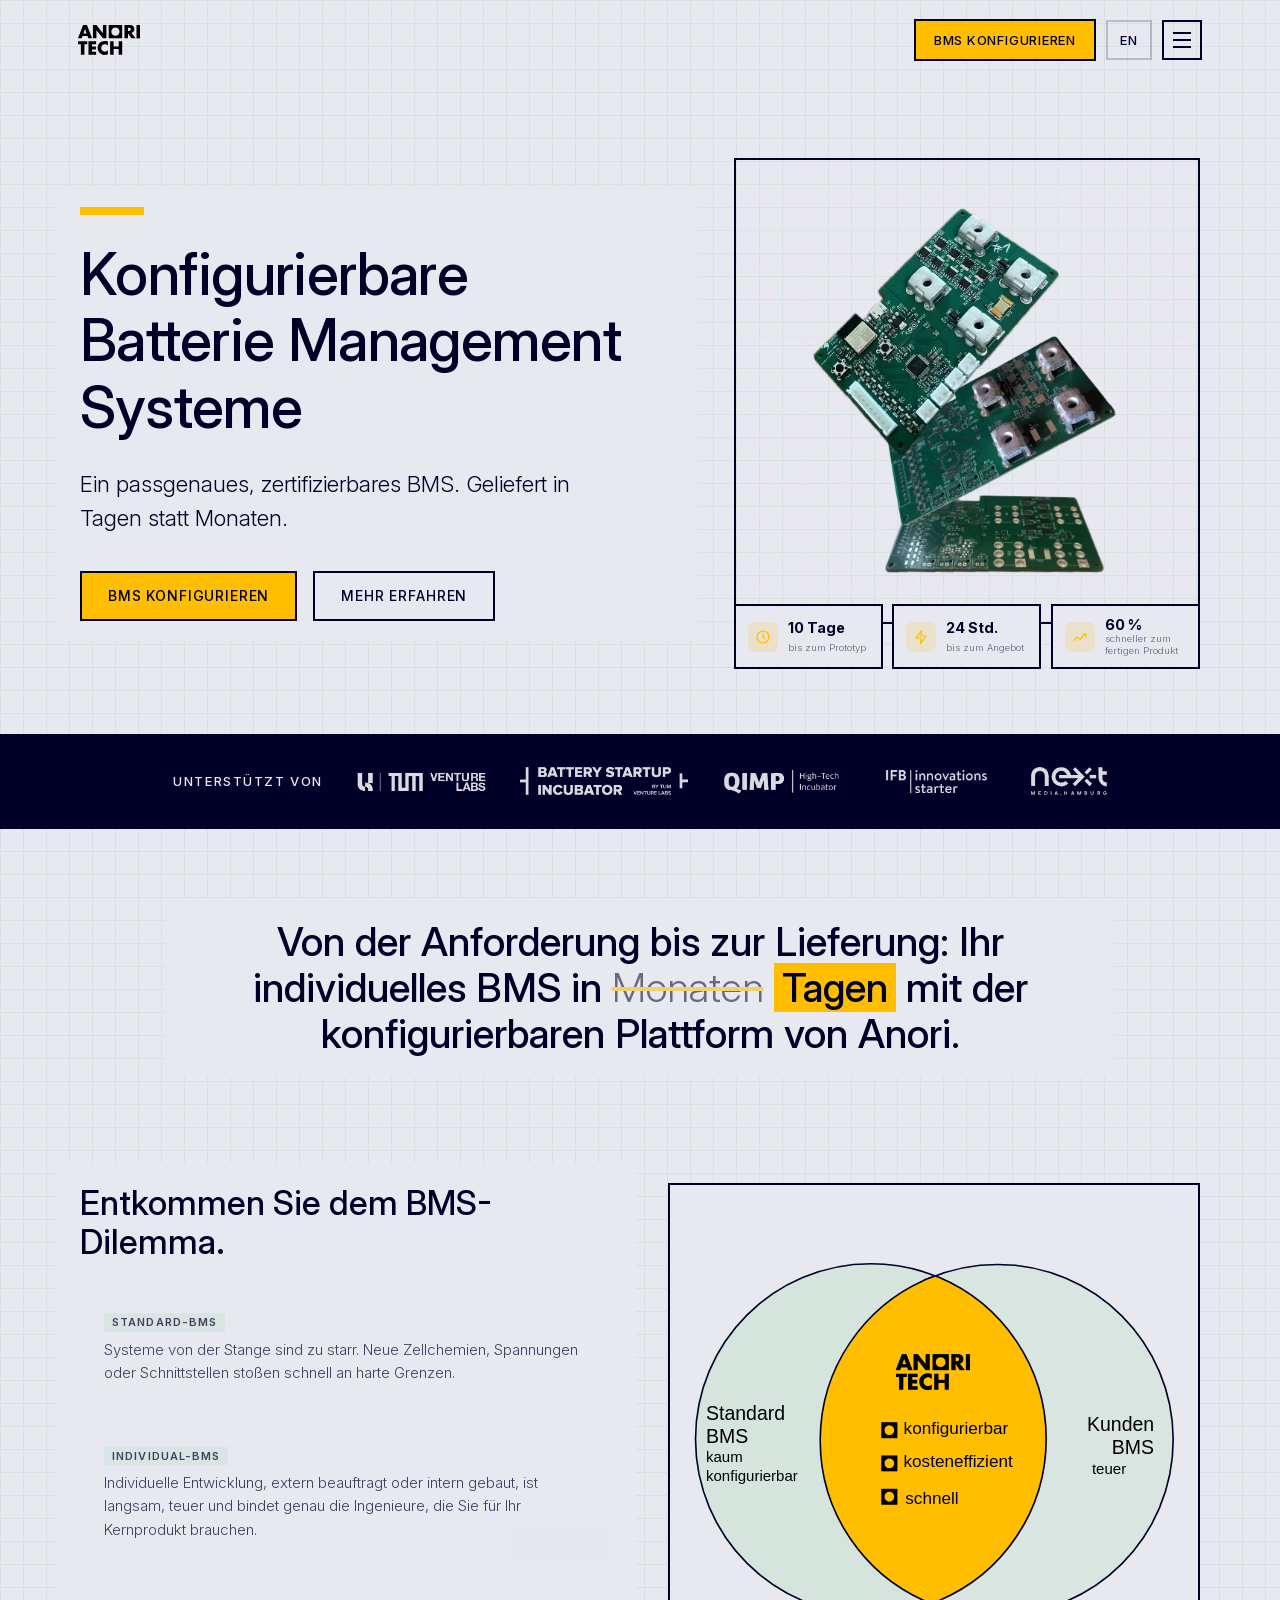
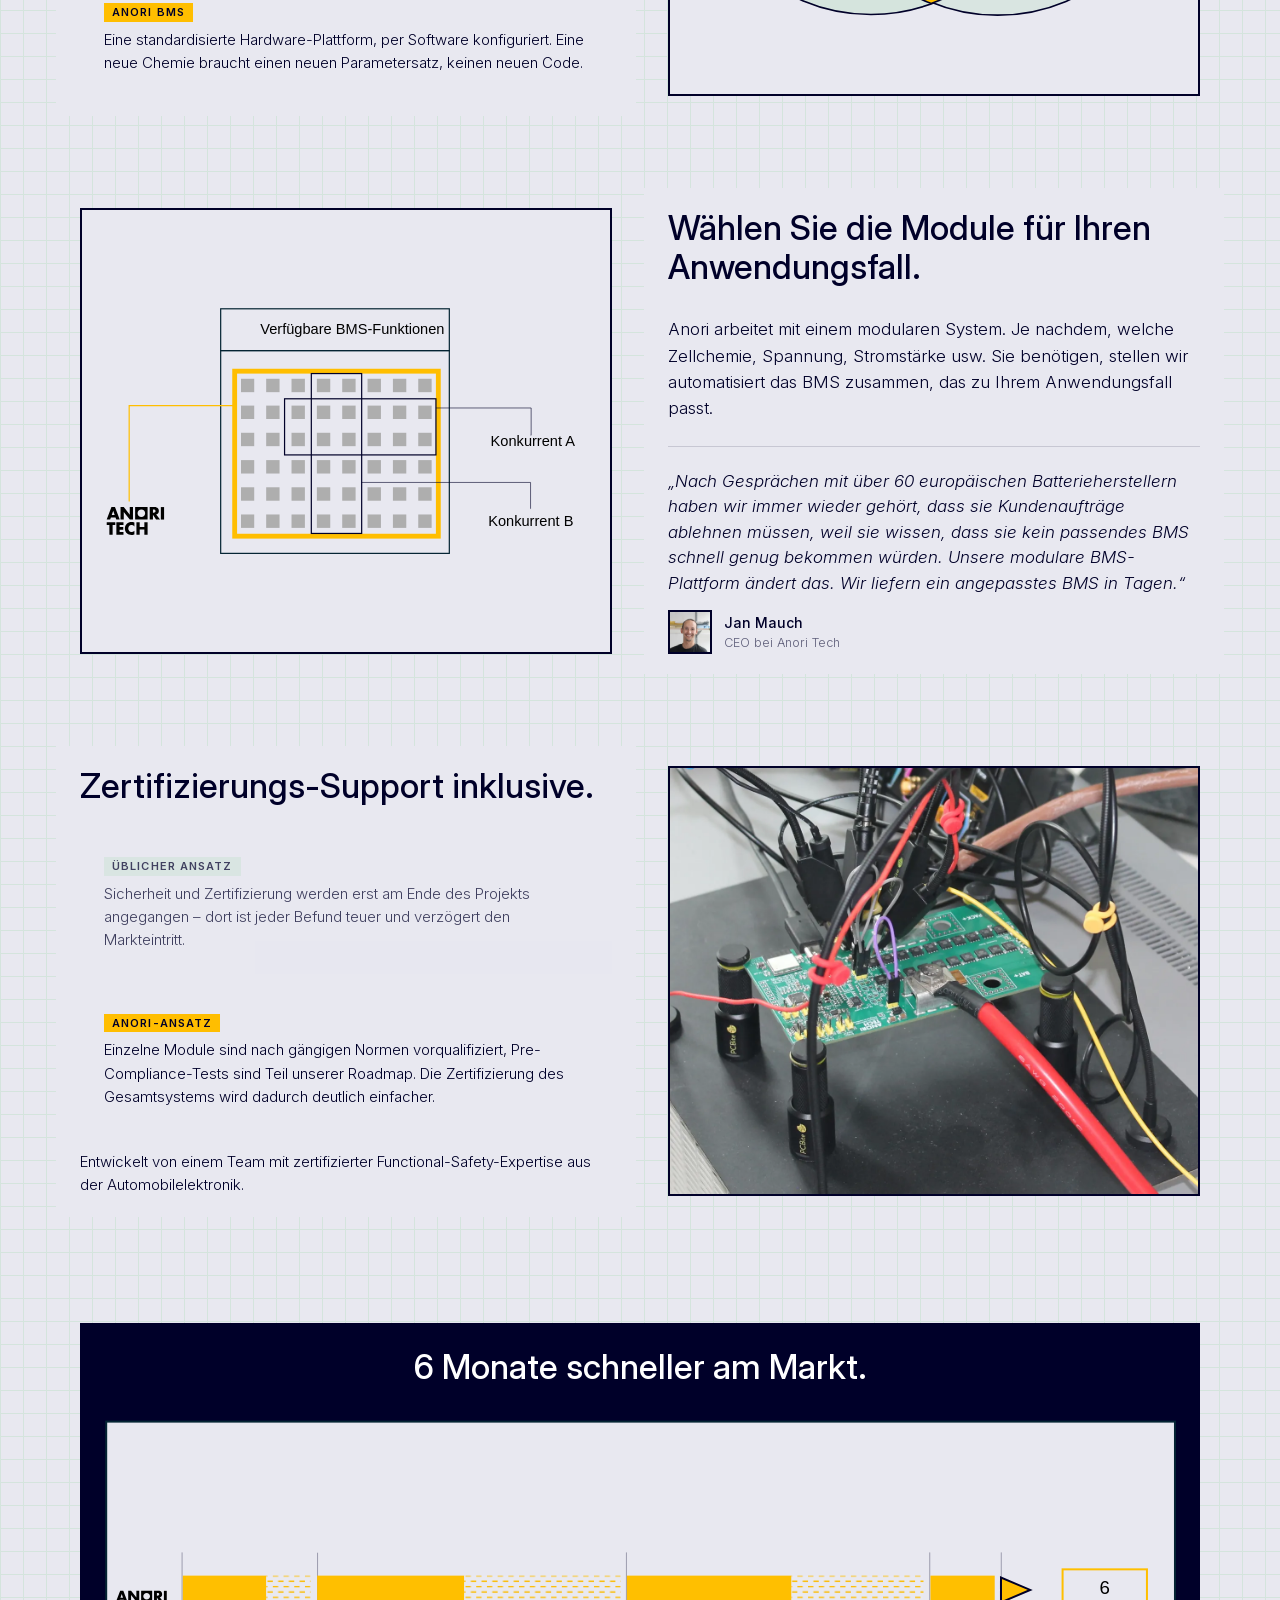
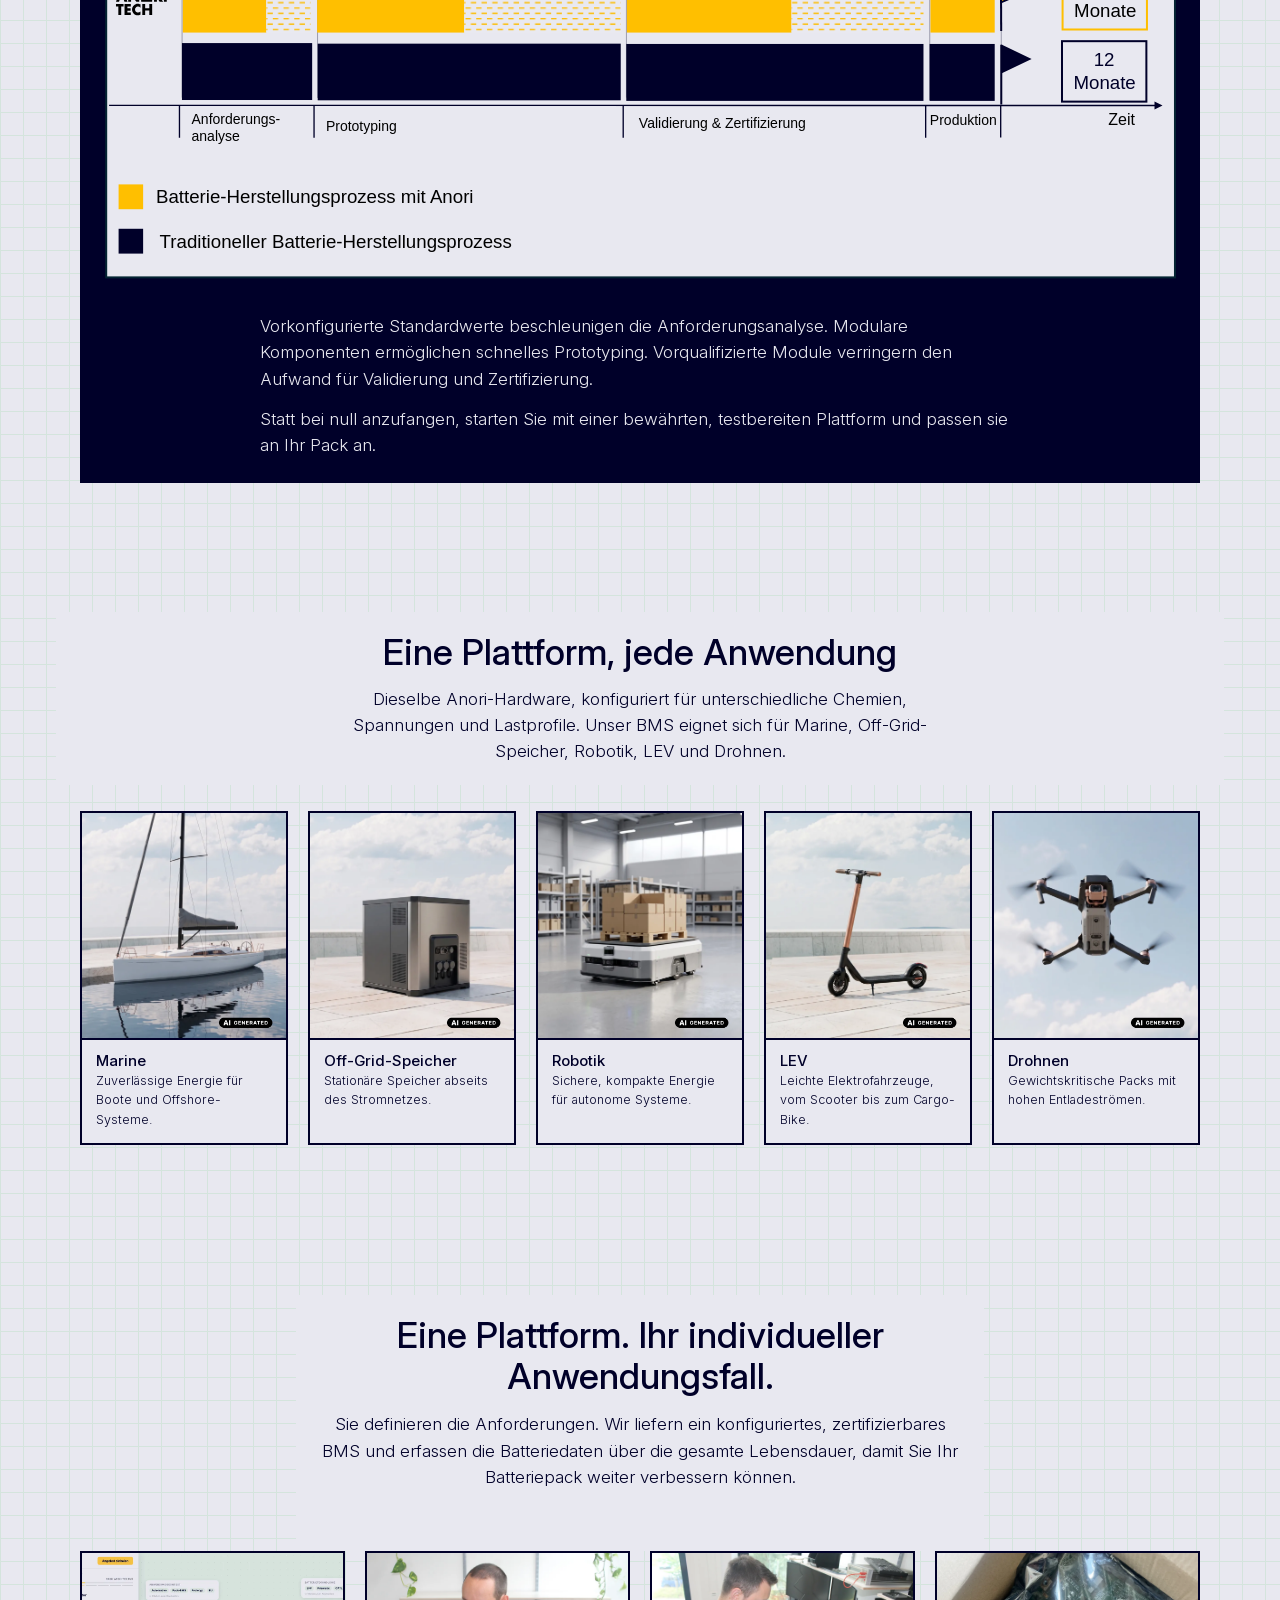
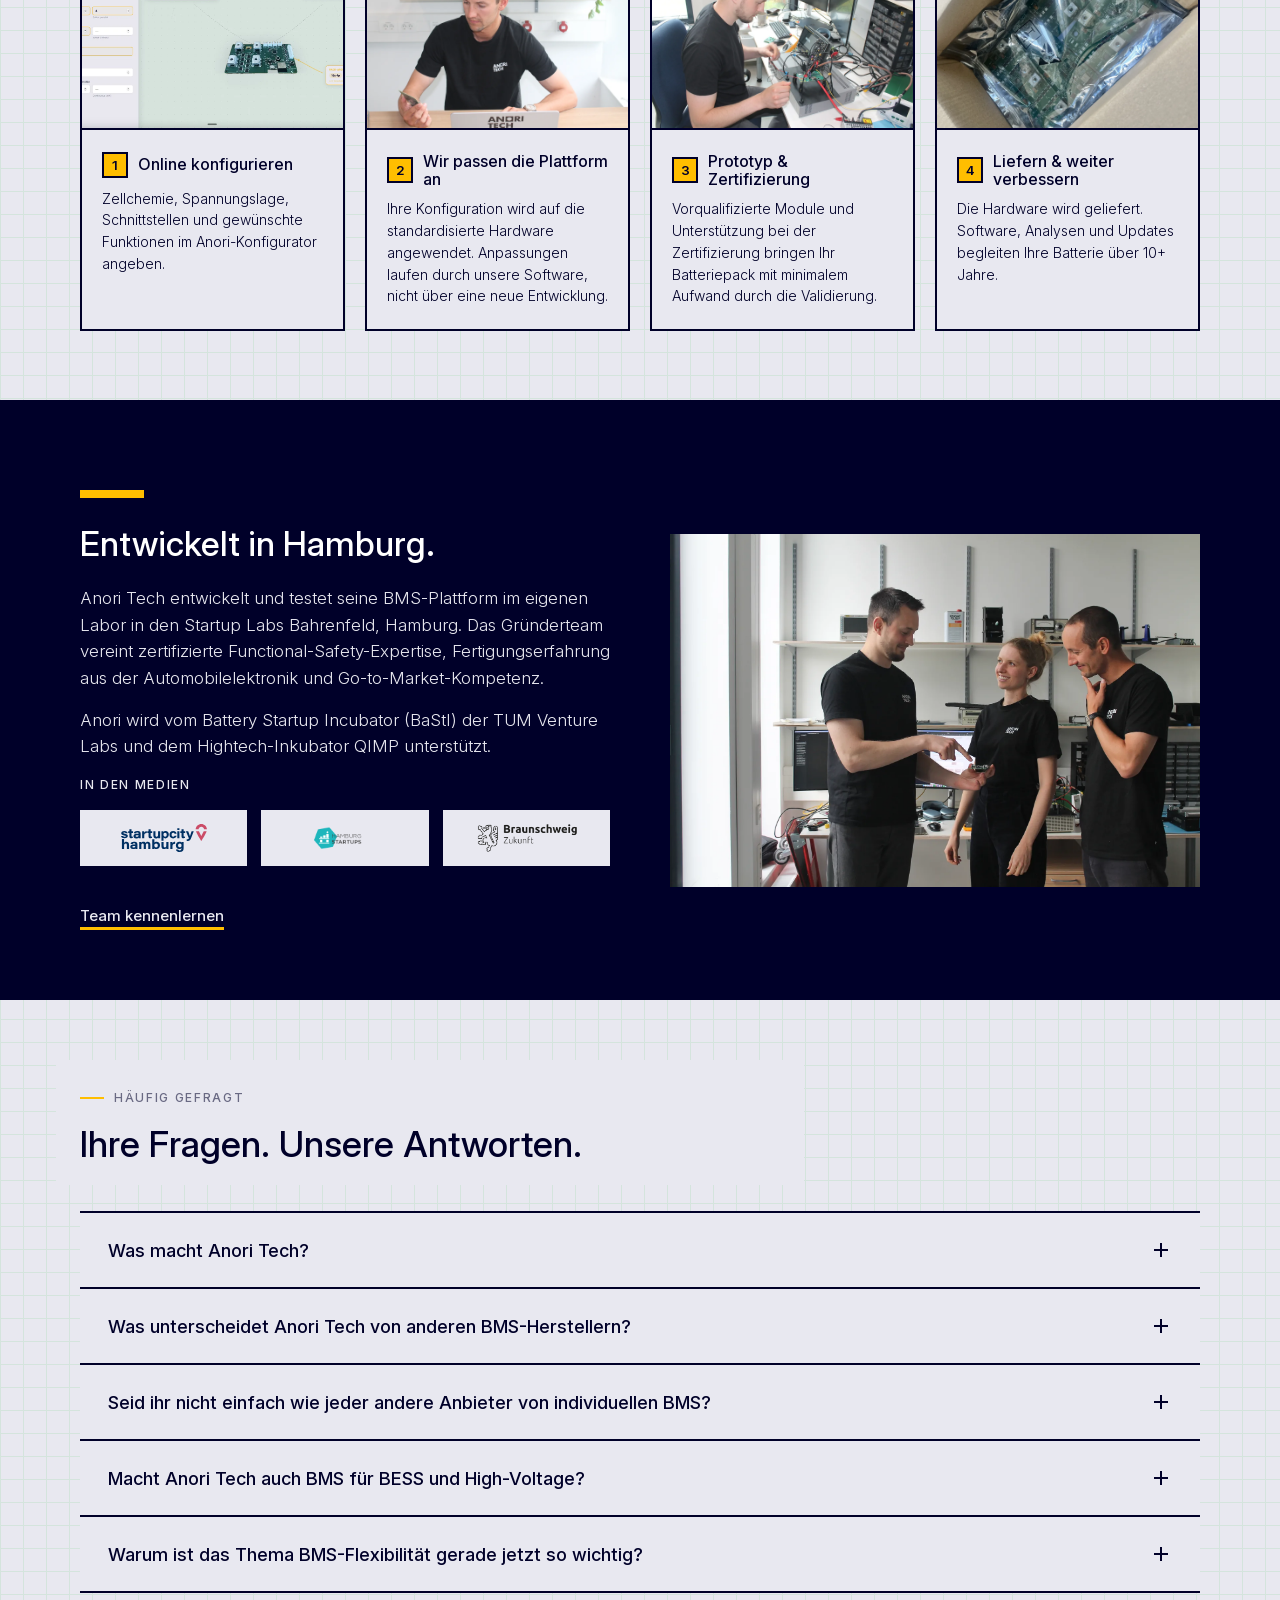
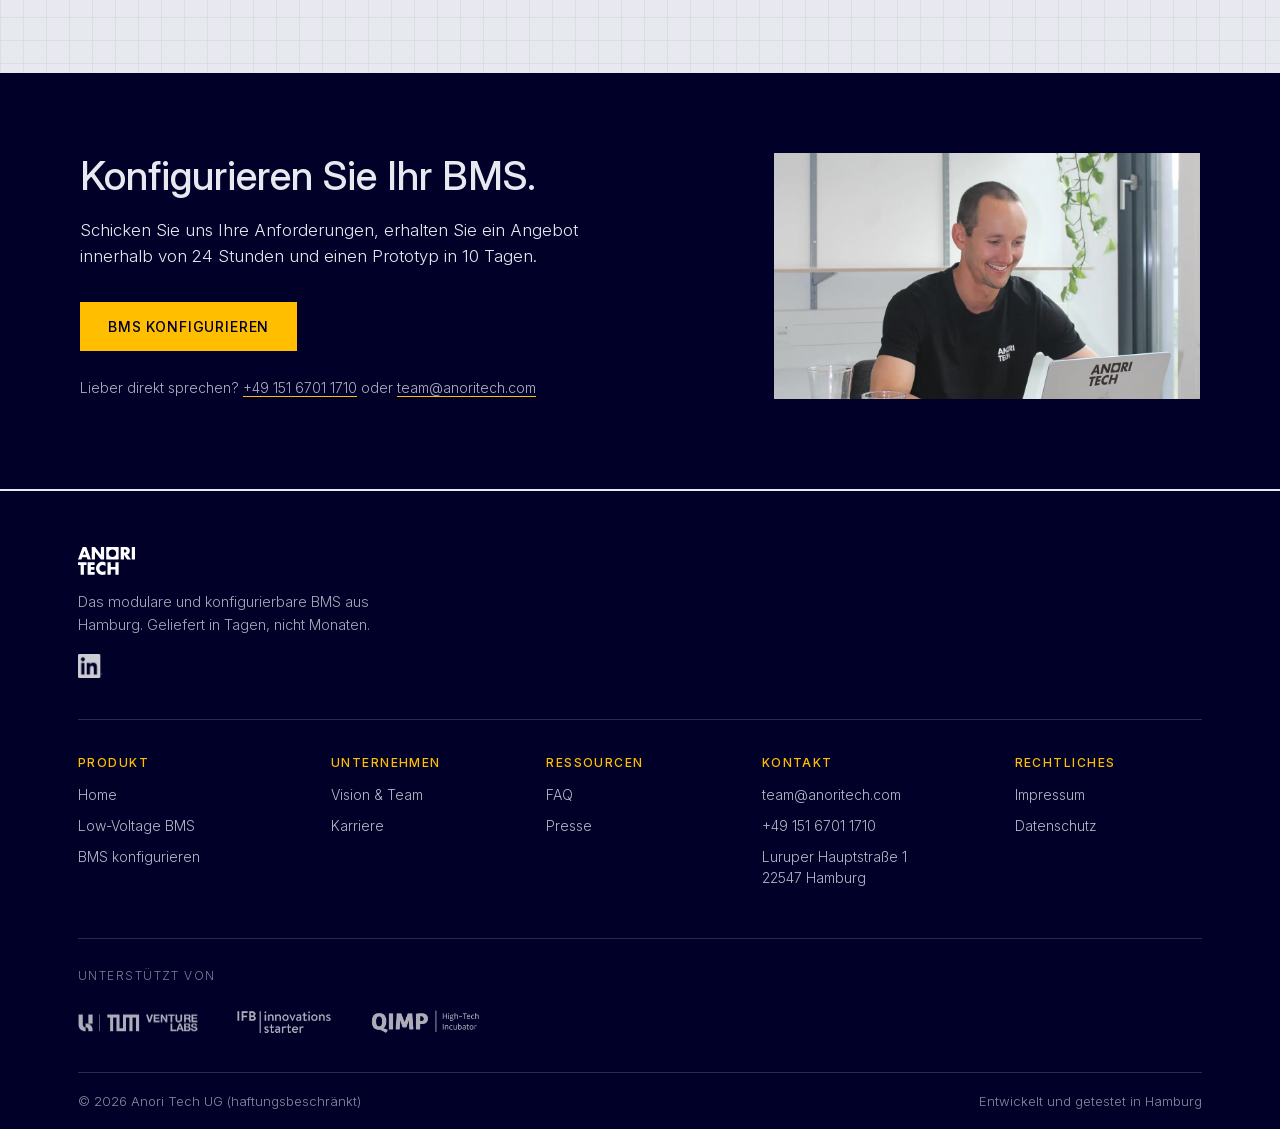
==== commit b2cb6c22: "Date Change "datePublished": "2026-08-31",       "dateModified": "2026-08-31"" ====
--- a/index.html
+++ b/index.html
@@ -442,8 +442,8 @@
       "about": {"@id": "https://anoritech.com/#organization"},
       "primaryImageOfPage": "https://anoritech.com/assets/img/og-home.jpg",
       "inLanguage": "de-DE",
-      "datePublished": "2026-08-14",
-      "dateModified": "2026-08-14"
+      "datePublished": "2026-08-31",
+      "dateModified": "2026-08-31"
     }
   ]
 }
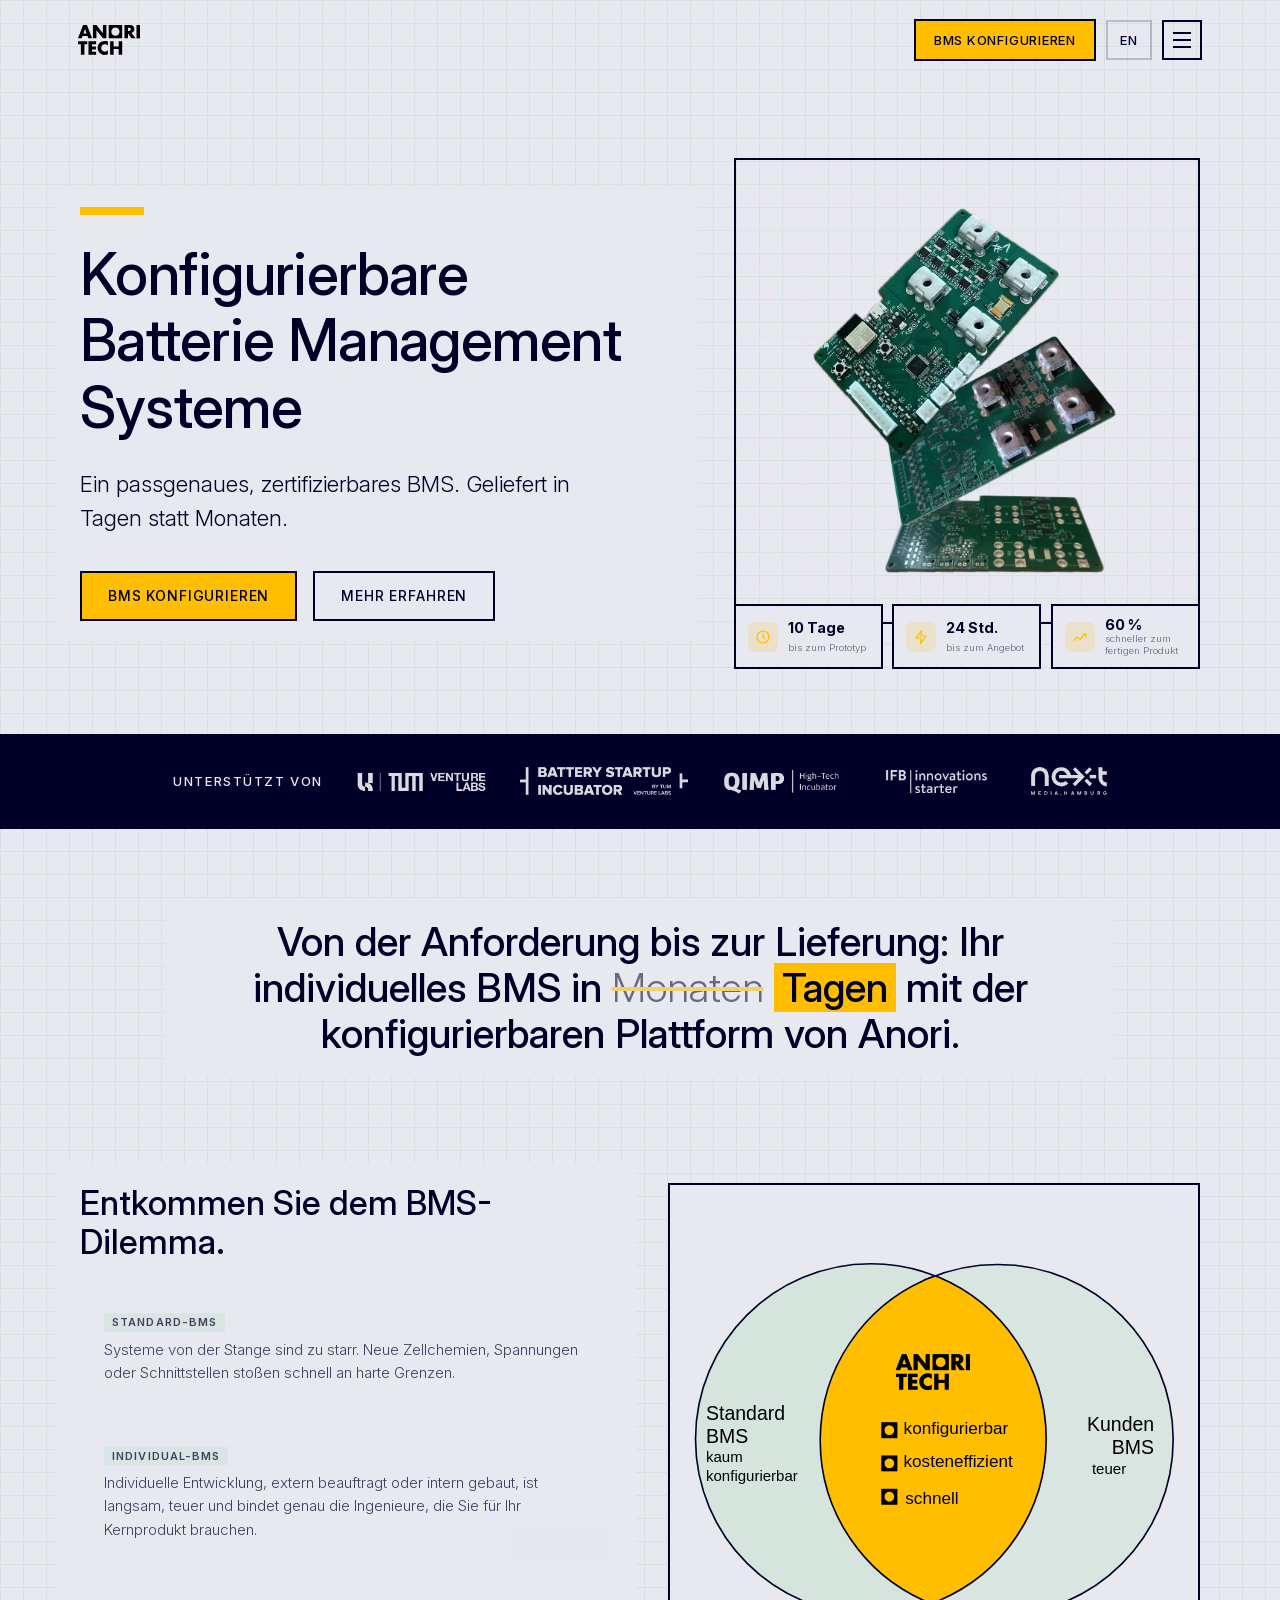
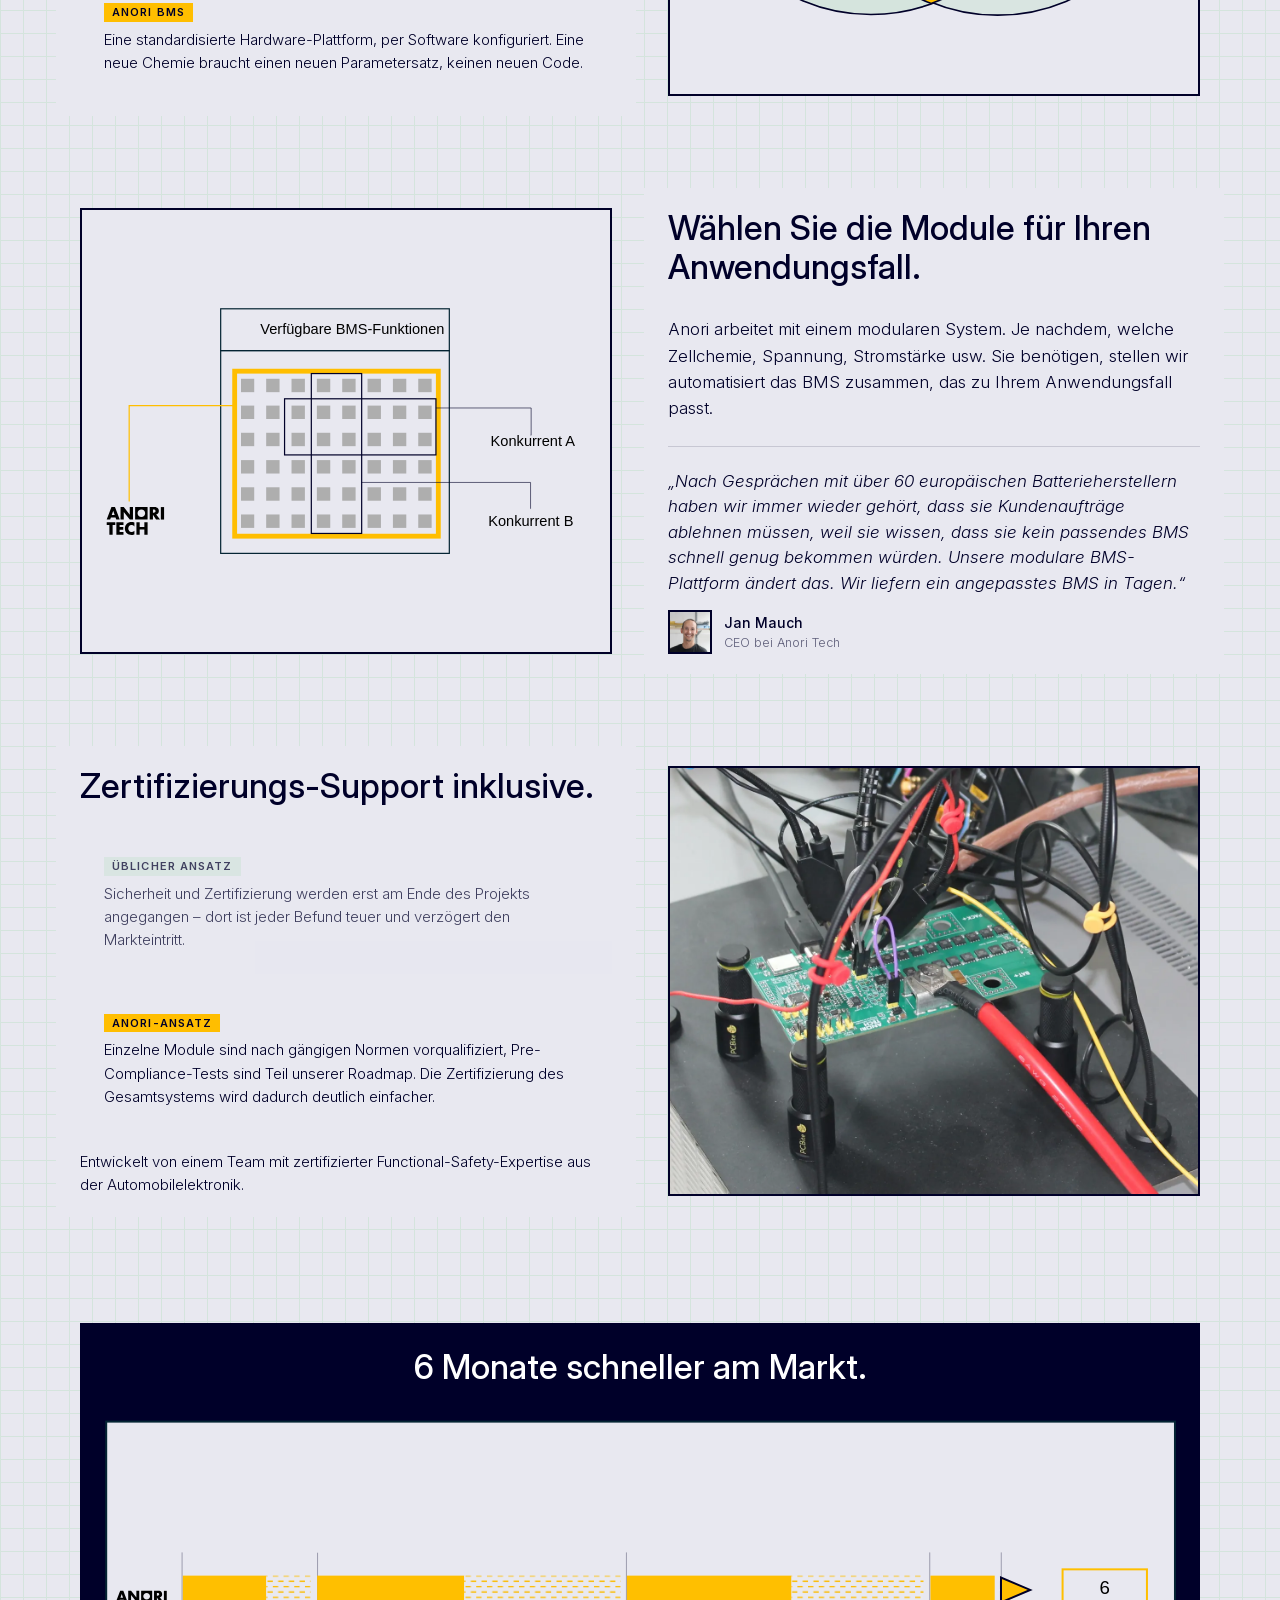
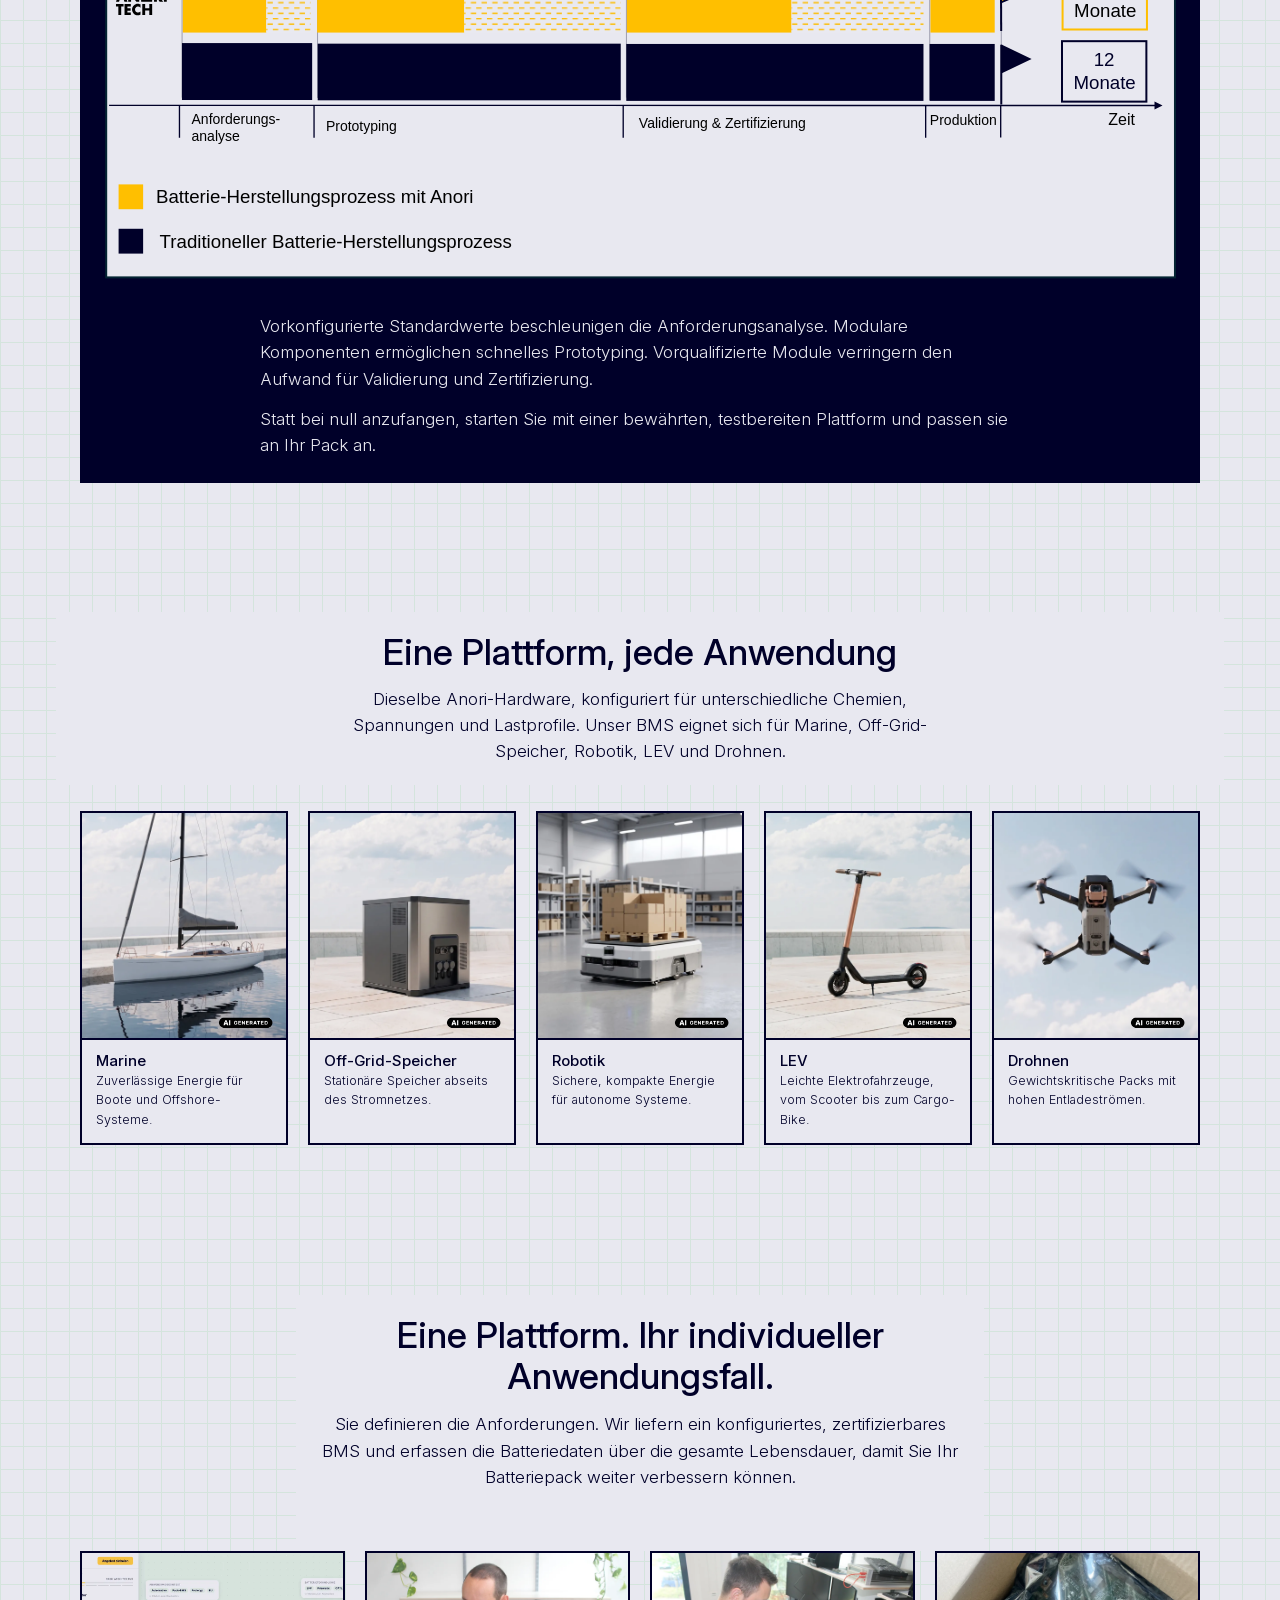
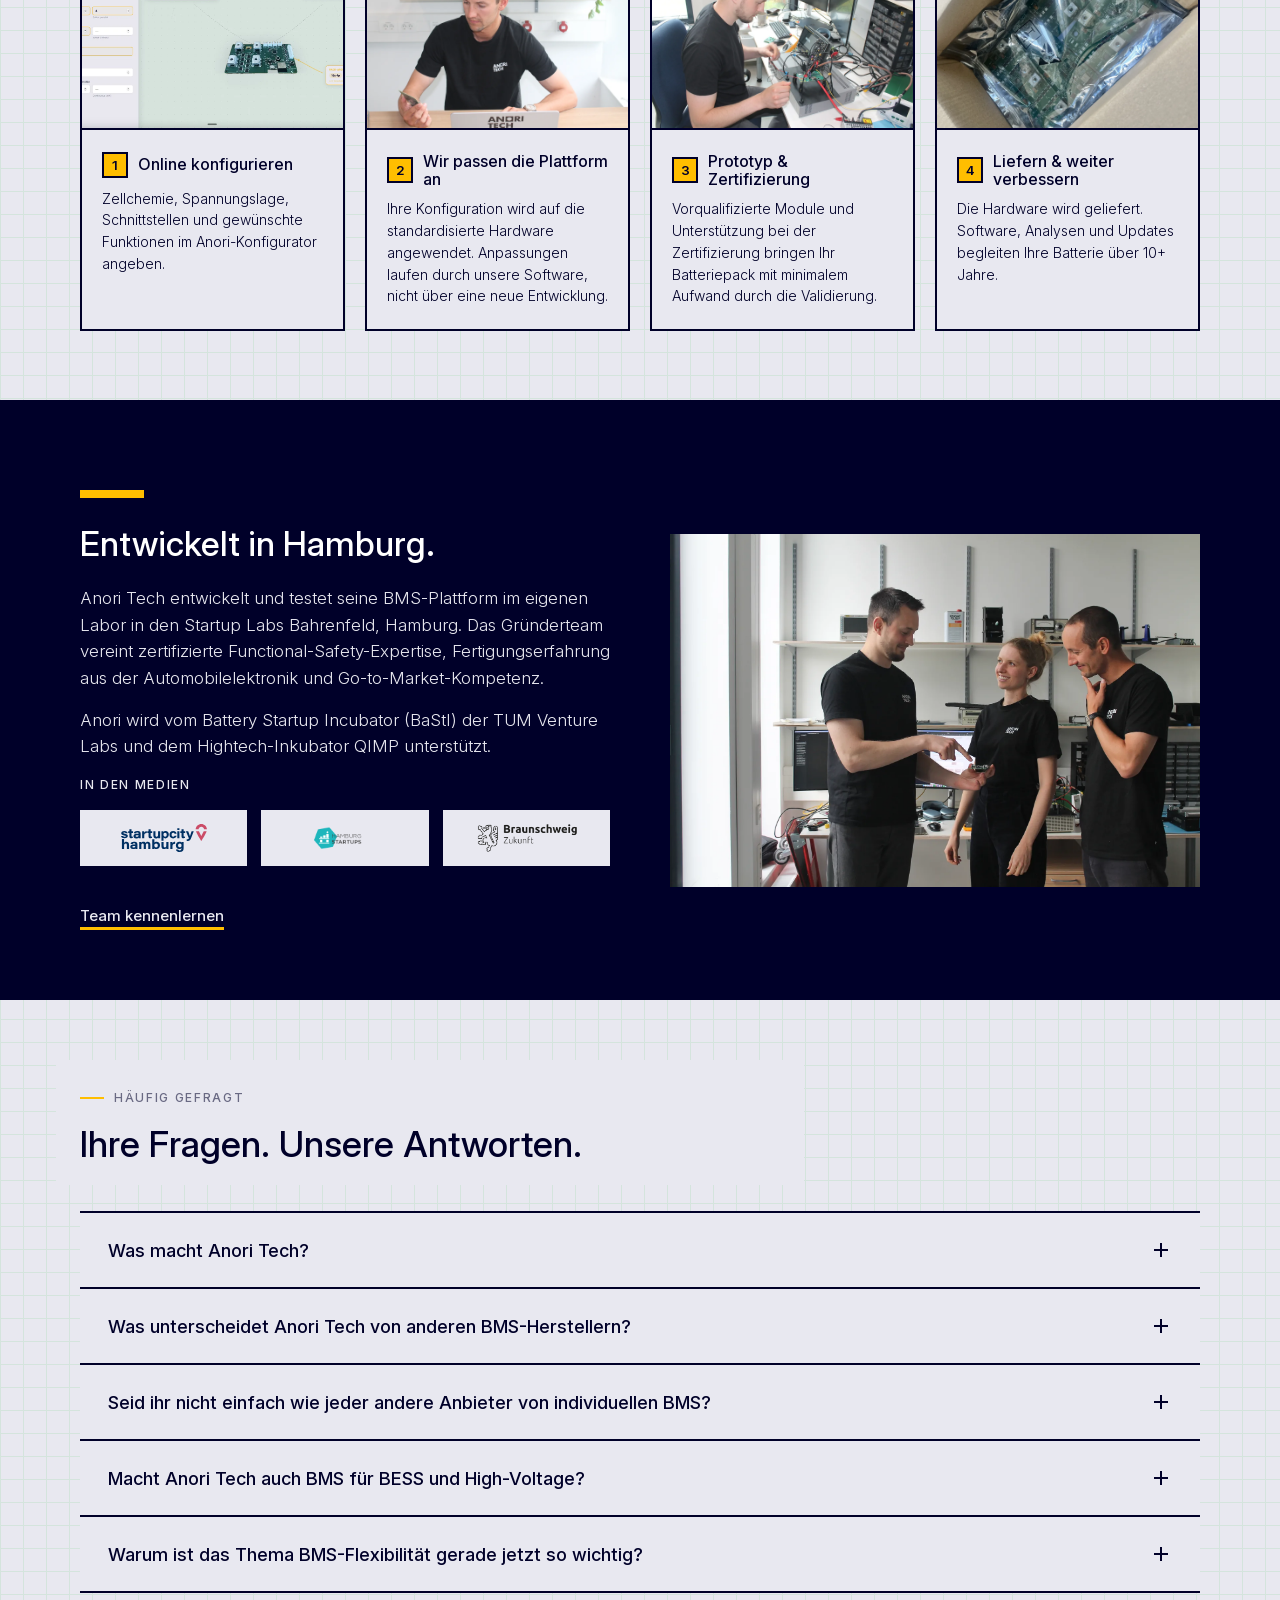
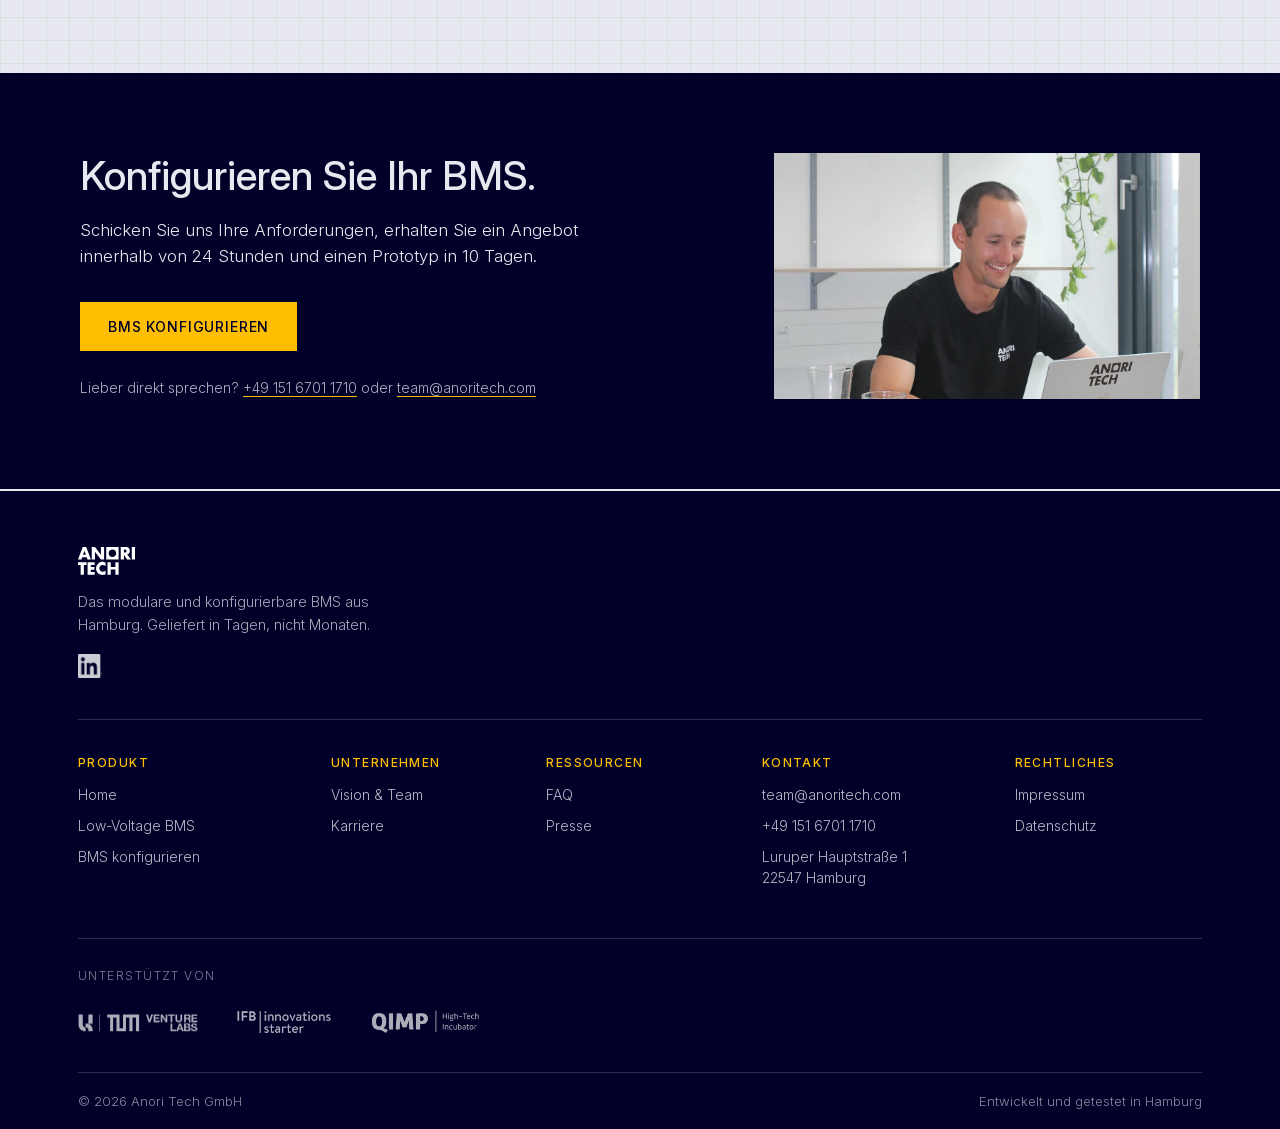
==== commit fecbf2ec: "Umfirmierung zur Anori Tech GmbH, neue Anschrift und drei Geschäftsführer - Firmierung UG (haftungsb" ====
--- a/index.html
+++ b/index.html
@@ -376,7 +376,7 @@
     {
       "@type": "Organization",
       "@id": "https://anoritech.com/#organization",
-      "name": "Anori Tech UG (haftungsbeschränkt)",
+      "name": "Anori Tech GmbH",
       "alternateName": ["Anori Tech", "Anoritech", "Anori"],
       "url": "https://anoritech.com/",
       "logo": {
@@ -388,7 +388,7 @@
       "email": "team@anoritech.com",
       "telephone": "+4915167011710",
       "foundingDate": "2025-11-28",
-      "legalName": "Anori Tech UG (haftungsbeschränkt)",
+      "legalName": "Anori Tech GmbH",
       "address": {
         "@type": "PostalAddress",
         "streetAddress": "Luruper Hauptstraße 1",
@@ -844,7 +844,7 @@
     </div>
 
     <div class="ft-bottom">
-      <div>&copy; <span data-year>2026</span> Anori Tech UG (haftungsbeschränkt)</div>
+      <div>&copy; <span data-year>2026</span> Anori Tech GmbH</div>
       <div data-i18n="ft.madein">Entwickelt und getestet in Hamburg</div>
     </div>
   </div>
